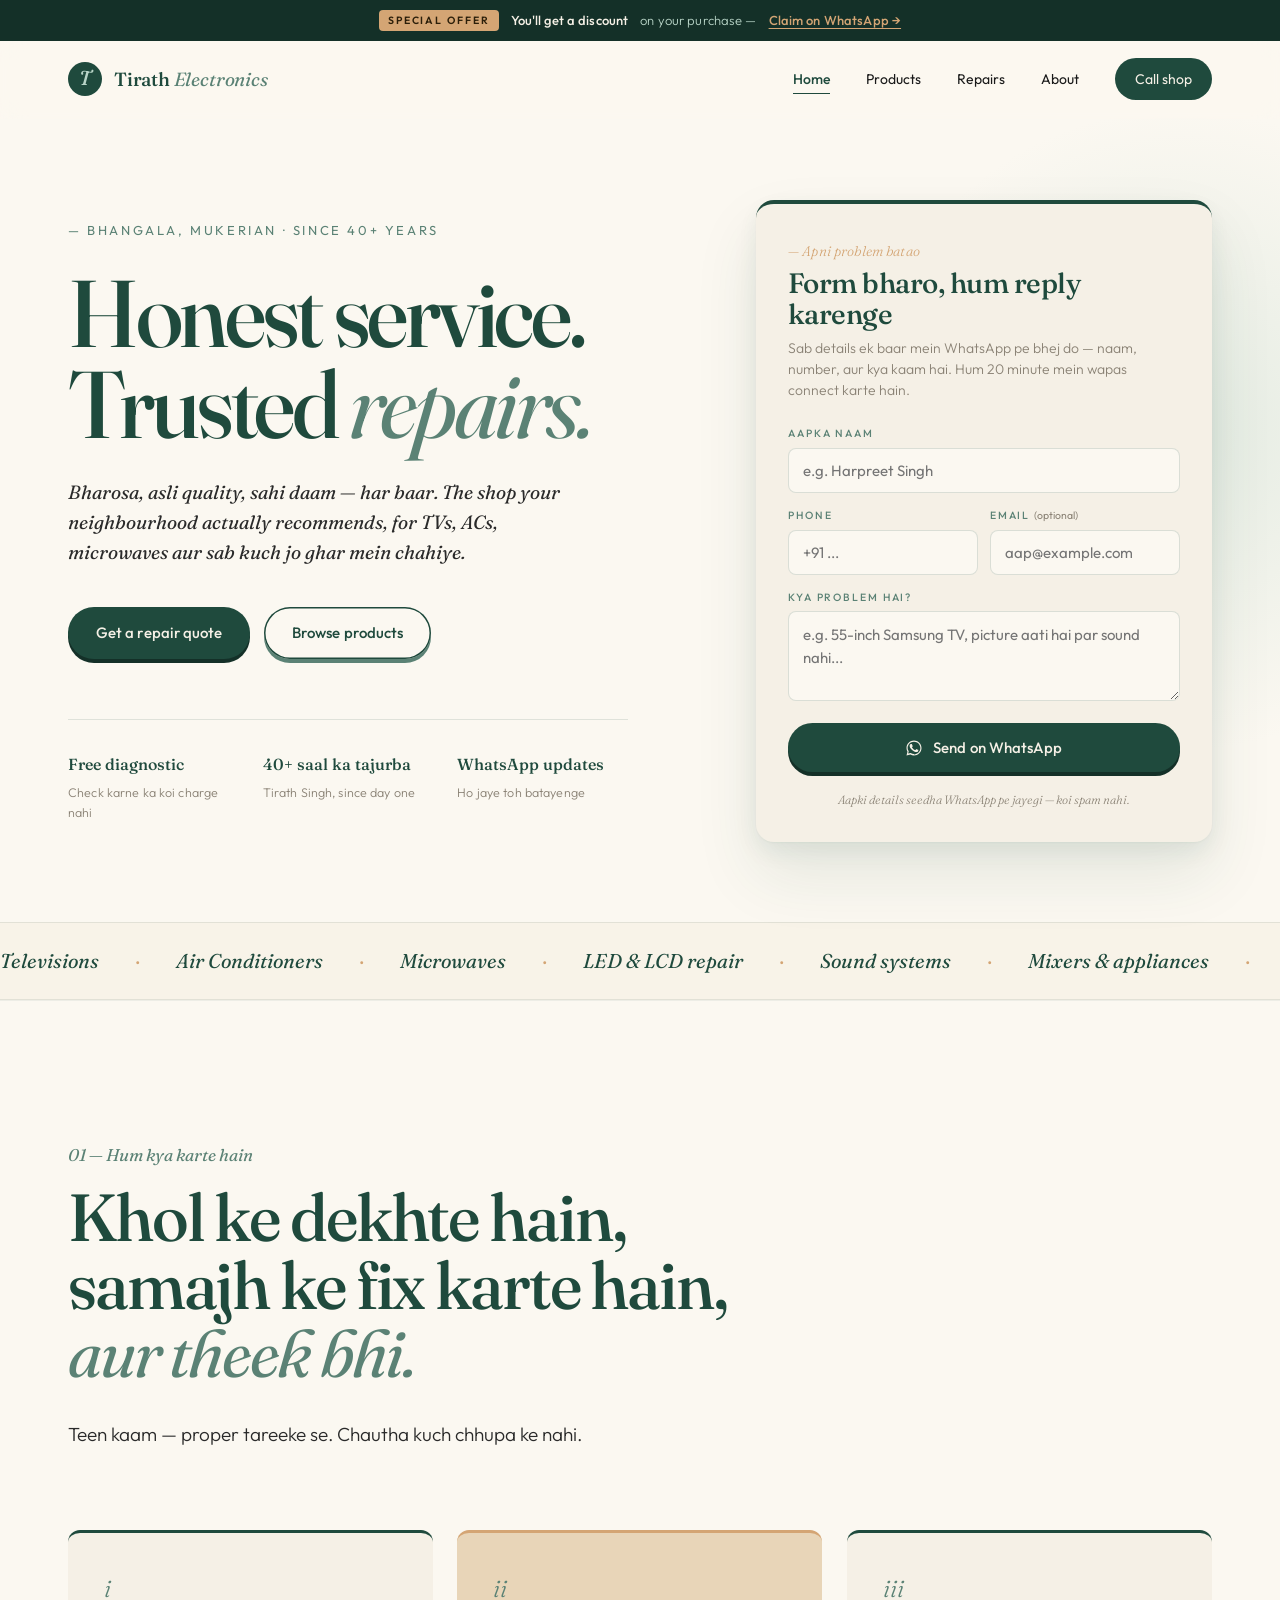
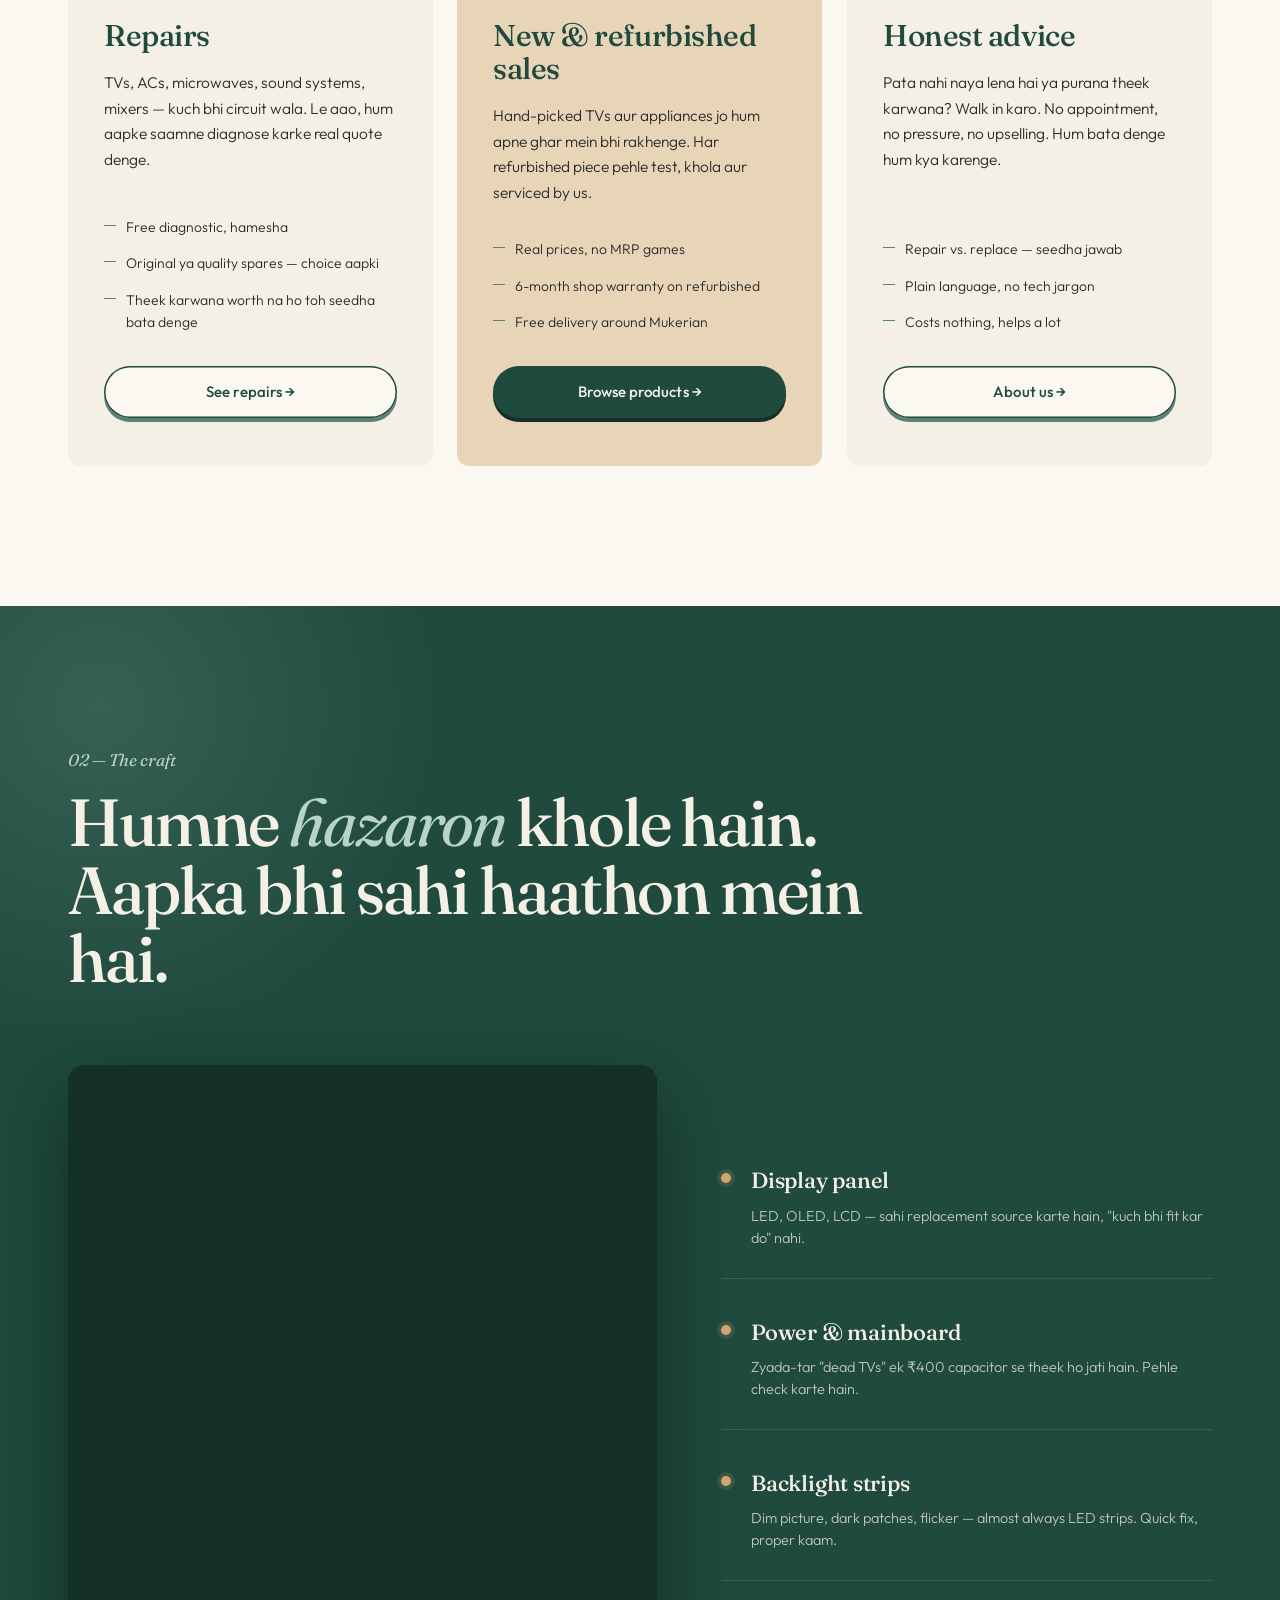
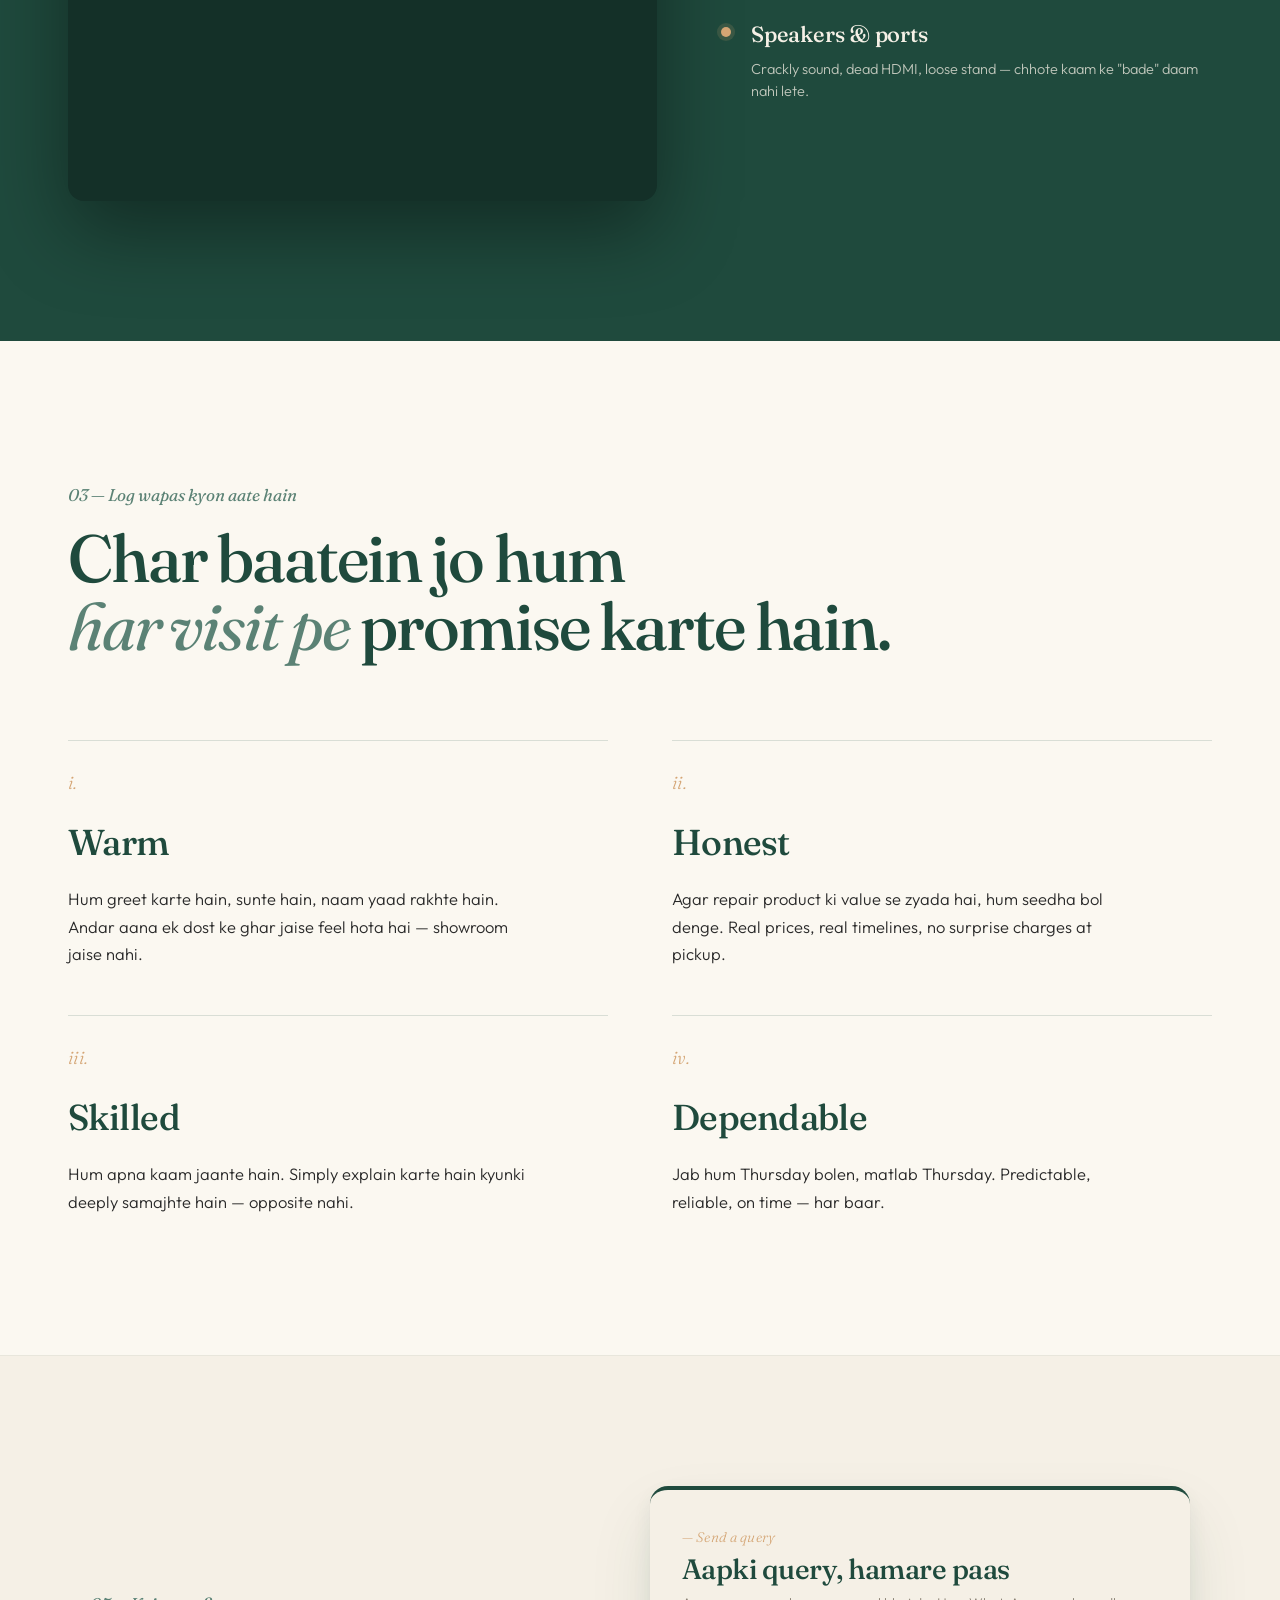
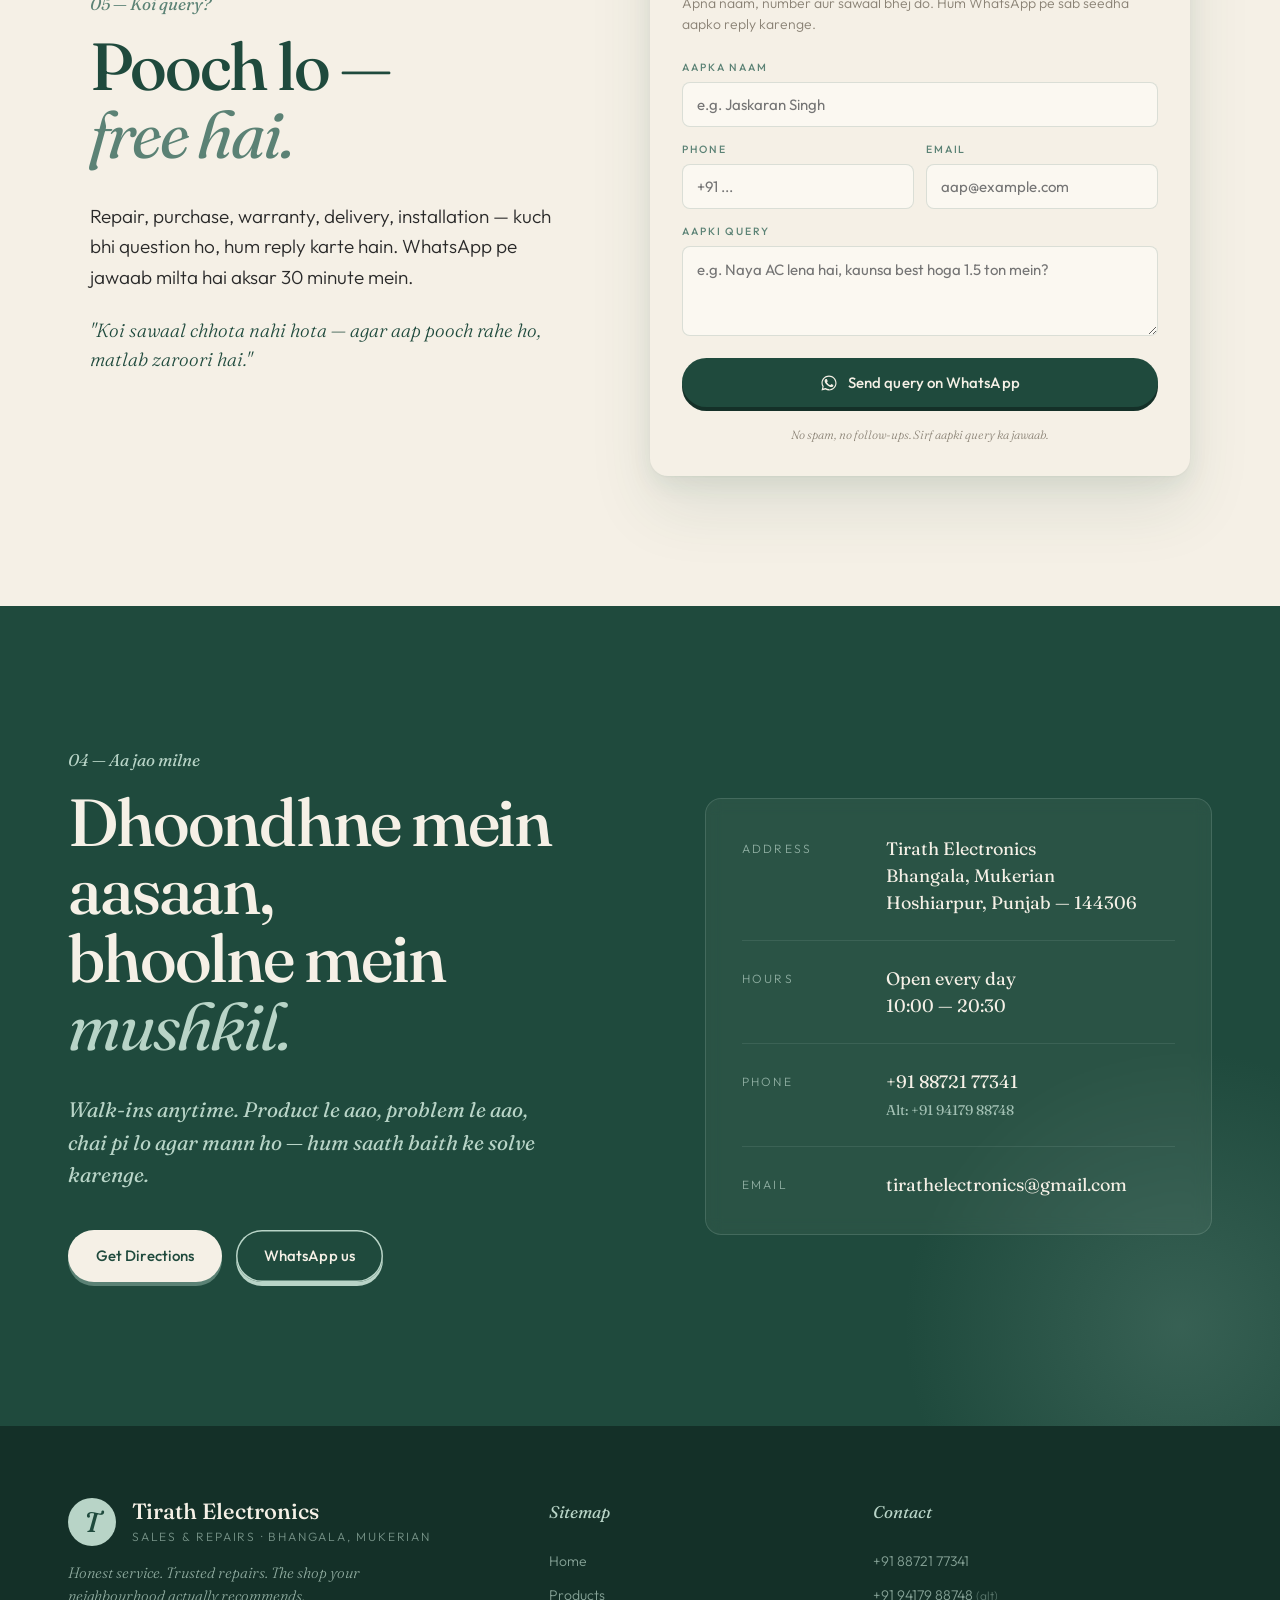
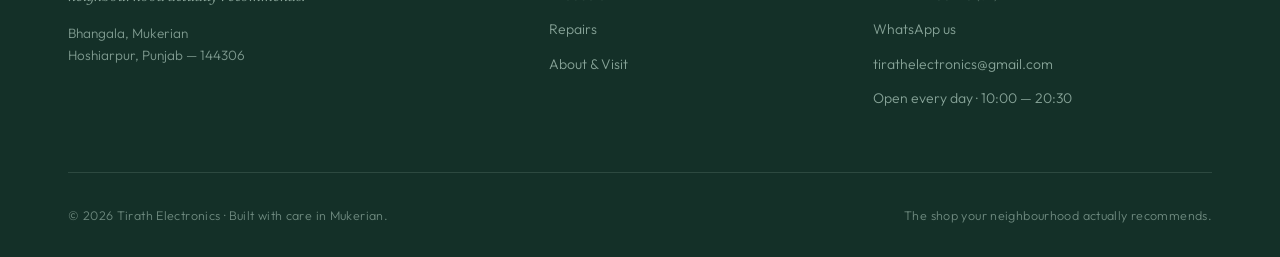
==== index.html @ 0dd23548 "Add Express home-visit booking + change Sales card to beige Repairs page now has a prominent Express" ====
<!DOCTYPE html>
<html lang="en">
<head>
<meta charset="UTF-8">
<meta name="viewport" content="width=device-width, initial-scale=1.0">
<title>Tirath Electronics — Honest sales. Trusted repairs. Bhangala, Mukerian.</title>
<meta name="description" content="Tirath Electronics — your neighbourhood TV, AC, microwave and appliance shop in Bhangala, Mukerian (Hoshiarpur). 40+ years of honest service. WhatsApp +91 88721 77341.">
<link rel="icon" type="image/svg+xml" href="favicon.svg">
<link rel="preconnect" href="https://fonts.googleapis.com">
<link rel="preconnect" href="https://fonts.gstatic.com" crossorigin>
<link href="https://fonts.googleapis.com/css2?family=Fraunces:ital,opsz,wght@0,9..144,400;0,9..144,500;0,9..144,600;0,9..144,700;1,9..144,400;1,9..144,500&family=Outfit:wght@300;400;500;600;700&display=swap" rel="stylesheet">
<link rel="stylesheet" href="css/styles.css">
</head>
<body>

<!-- PROMO BAR -->
<div class="promo-bar">
  <span class="promo-tag">Special offer</span>
  <strong>You'll get a discount</strong>
  <span>on your purchase —</span>
  <a href="https://wa.me/918872177341?text=Hi%2C+discount+offer+ke+baare+mein+puchna+tha." target="_blank" rel="noopener">Claim on WhatsApp →</a>
</div>

<!-- NAV -->
<nav class="nav">
  <div class="nav-inner">
    <a href="index.html" class="nav-brand">
      <span class="nav-mark">T</span>
      <span class="nav-name">Tirath <em>Electronics</em></span>
    </a>
    <button class="nav-toggle" aria-label="Toggle menu" aria-expanded="false">
      <span></span><span></span><span></span>
    </button>
    <div class="nav-links">
      <a href="index.html">Home</a>
      <a href="products.html">Products</a>
      <a href="repairs.html">Repairs</a>
      <a href="about.html">About</a>
      <a href="tel:+918872177341" class="nav-cta">Call shop</a>
    </div>
  </div>
</nav>

<!-- HERO -->
<header class="hero" id="top">
  <div class="container hero-inner has-form">
    <div class="hero-text">
      <div class="hero-eyebrow reveal">— Bhangala, Mukerian · Since 40+ years</div>
      <h1 class="hero-title reveal">
        Honest service.<br>
        Trusted <span class="ital">repairs.</span>
      </h1>
      <p class="hero-tagline reveal">
        Bharosa, asli quality, sahi daam — har baar. The shop your
        neighbourhood actually recommends, for TVs, ACs, microwaves
        aur sab kuch jo ghar mein chahiye.
      </p>
      <div class="hero-actions reveal">
        <a href="repairs.html" class="btn btn-primary">Get a repair quote</a>
        <a href="products.html" class="btn btn-ghost">Browse products</a>
      </div>
      <div class="hero-meta reveal">
        <div><strong>Free diagnostic</strong><span>Check karne ka koi charge nahi</span></div>
        <div><strong>40+ saal ka tajurba</strong><span>Tirath Singh, since day one</span></div>
        <div><strong>WhatsApp updates</strong><span>Ho jaye toh batayenge</span></div>
      </div>
    </div>

    <!-- LEAD FORM -->
    <div class="hero-form reveal">
      <div class="hero-form-eyebrow">— Apni problem batao</div>
      <h3>Form bharo, hum reply karenge</h3>
      <p class="form-sub">
        Sab details ek baar mein WhatsApp pe bhej do — naam, number,
        aur kya kaam hai. Hum 20 minute mein wapas connect karte hain.
      </p>
      <form id="leadForm" class="js-wa-form" novalidate>
        <div class="form-row">
          <label for="lf-name">Aapka naam</label>
          <input type="text" id="lf-name" name="name" placeholder="e.g. Harpreet Singh" required autocomplete="name">
        </div>
        <div class="form-row-split">
          <div class="form-row">
            <label for="lf-phone">Phone</label>
            <input type="tel" id="lf-phone" name="phone" placeholder="+91 ..." required autocomplete="tel" pattern="[0-9+\s-]{7,}">
          </div>
          <div class="form-row">
            <label for="lf-email">Email <span style="text-transform:none; letter-spacing:0; color:var(--muted); font-weight:400;">(optional)</span></label>
            <input type="email" id="lf-email" name="email" placeholder="aap@example.com" autocomplete="email">
          </div>
        </div>
        <div class="form-row">
          <label for="lf-problem">Kya problem hai?</label>
          <textarea id="lf-problem" name="problem" placeholder="e.g. 55-inch Samsung TV, picture aati hai par sound nahi..." required></textarea>
        </div>
        <button type="submit" class="btn btn-whatsapp">
          <svg viewBox="0 0 24 24" fill="currentColor"><path d="M17.5 14.4c-.3-.1-1.7-.8-2-.9-.3-.1-.5-.1-.7.1-.2.3-.8.9-.9 1.1-.2.2-.3.2-.6.1-.3-.1-1.2-.4-2.3-1.4-.9-.8-1.4-1.7-1.6-2-.2-.3 0-.4.1-.6.1-.1.3-.3.4-.5.1-.2.2-.3.3-.5.1-.2 0-.4 0-.5 0-.1-.7-1.6-.9-2.2-.2-.6-.5-.5-.7-.5h-.6c-.2 0-.5.1-.8.4-.3.3-1 1-1 2.4 0 1.4 1 2.8 1.2 3 .1.2 2 3 4.9 4.2.7.3 1.2.5 1.6.6.7.2 1.3.2 1.8.1.6-.1 1.7-.7 1.9-1.4.2-.7.2-1.3.2-1.4-.1-.1-.3-.2-.5-.2zM12 2C6.5 2 2 6.5 2 12c0 1.8.5 3.5 1.3 5L2 22l5.2-1.3c1.4.8 3.1 1.3 4.8 1.3 5.5 0 10-4.5 10-10S17.5 2 12 2zm0 18c-1.6 0-3.1-.4-4.4-1.2l-.3-.2-3.1.8.8-3-.2-.3C3.9 14.7 3.5 13.4 3.5 12c0-4.7 3.8-8.5 8.5-8.5s8.5 3.8 8.5 8.5-3.8 8.5-8.5 8.5z"/></svg>
          Send on WhatsApp
        </button>
        <p class="form-note">Aapki details seedha WhatsApp pe jayegi — koi spam nahi.</p>
      </form>
    </div>
  </div>

  <div class="hero-marquee">
    <div class="marquee-track">
      <span>Televisions</span><i>·</i>
      <span>Air Conditioners</span><i>·</i>
      <span>Microwaves</span><i>·</i>
      <span>LED &amp; LCD repair</span><i>·</i>
      <span>Sound systems</span><i>·</i>
      <span>Mixers &amp; appliances</span><i>·</i>
      <span>Honest quotes</span><i>·</i>
      <span>40+ saal ka tajurba</span><i>·</i>
      <span>Televisions</span><i>·</i>
      <span>Air Conditioners</span><i>·</i>
      <span>Microwaves</span><i>·</i>
      <span>LED &amp; LCD repair</span><i>·</i>
      <span>Sound systems</span><i>·</i>
      <span>Mixers &amp; appliances</span><i>·</i>
      <span>Honest quotes</span><i>·</i>
      <span>40+ saal ka tajurba</span><i>·</i>
    </div>
  </div>
</header>

<!-- WHAT WE DO -->
<section class="services">
  <div class="container">
    <div class="section-head">
      <div class="section-num reveal">01 — Hum kya karte hain</div>
      <h2 class="section-title reveal">
        Khol ke dekhte hain,<br>
        samajh ke fix karte hain,<br>
        <span class="ital">aur theek bhi.</span>
      </h2>
      <p class="lead reveal">
        Teen kaam — proper tareeke se. Chautha kuch chhupa ke nahi.
      </p>
    </div>

    <div class="services-grid">
      <article class="service-card reveal">
        <div class="service-num">i</div>
        <h3>Repairs</h3>
        <p>
          TVs, ACs, microwaves, sound systems, mixers — kuch bhi circuit
          wala. Le aao, hum aapke saamne diagnose karke real quote denge.
        </p>
        <ul>
          <li>Free diagnostic, hamesha</li>
          <li>Original ya quality spares — choice aapki</li>
          <li>Theek karwana worth na ho toh seedha bata denge</li>
        </ul>
        <a href="repairs.html" class="btn btn-ghost" style="margin-top: 8px;">See repairs →</a>
      </article>

      <article class="service-card service-card-feature reveal">
        <div class="service-num">ii</div>
        <h3>New &amp; refurbished sales</h3>
        <p>
          Hand-picked TVs aur appliances jo hum apne ghar mein bhi rakhenge.
          Har refurbished piece pehle test, khola aur serviced by us.
        </p>
        <ul>
          <li>Real prices, no MRP games</li>
          <li>6-month shop warranty on refurbished</li>
          <li>Free delivery around Mukerian</li>
        </ul>
        <a href="products.html" class="btn btn-primary" style="margin-top: 8px;">Browse products →</a>
      </article>

      <article class="service-card reveal">
        <div class="service-num">iii</div>
        <h3>Honest advice</h3>
        <p>
          Pata nahi naya lena hai ya purana theek karwana? Walk in karo.
          No appointment, no pressure, no upselling. Hum bata denge hum kya karenge.
        </p>
        <ul>
          <li>Repair vs. replace — seedha jawab</li>
          <li>Plain language, no tech jargon</li>
          <li>Costs nothing, helps a lot</li>
        </ul>
        <a href="about.html" class="btn btn-ghost" style="margin-top: 8px;">About us →</a>
      </article>
    </div>
  </div>
</section>

<!-- VIDEO SHOWCASE -->
<section class="showcase">
  <div class="container">
    <div class="showcase-head">
      <div class="section-num reveal">02 — The craft</div>
      <h2 class="showcase-title reveal">
        Humne <span class="ital">hazaron</span> khole hain.<br>
        Aapka bhi sahi haathon mein hai.
      </h2>
    </div>

    <div class="showcase-stage reveal">
      <video autoplay muted loop playsinline preload="auto" class="showcase-video">
        <source src="TV_disassembly_exploded_view_202605291555.mp4" type="video/mp4">
      </video>
      <div class="showcase-grid">
        <div class="showcase-item">
          <span class="dot"></span>
          <div>
            <h4>Display panel</h4>
            <p>LED, OLED, LCD — sahi replacement source karte hain, "kuch bhi fit kar do" nahi.</p>
          </div>
        </div>
        <div class="showcase-item">
          <span class="dot"></span>
          <div>
            <h4>Power &amp; mainboard</h4>
            <p>Zyada-tar "dead TVs" ek ₹400 capacitor se theek ho jati hain. Pehle check karte hain.</p>
          </div>
        </div>
        <div class="showcase-item">
          <span class="dot"></span>
          <div>
            <h4>Backlight strips</h4>
            <p>Dim picture, dark patches, flicker — almost always LED strips. Quick fix, proper kaam.</p>
          </div>
        </div>
        <div class="showcase-item">
          <span class="dot"></span>
          <div>
            <h4>Speakers &amp; ports</h4>
            <p>Crackly sound, dead HDMI, loose stand — chhote kaam ke "bade" daam nahi lete.</p>
          </div>
        </div>
      </div>
    </div>
  </div>
</section>

<!-- VALUES -->
<section class="values">
  <div class="container">
    <div class="section-head">
      <div class="section-num reveal">03 — Log wapas kyon aate hain</div>
      <h2 class="section-title reveal">
        Char baatein jo hum<br>
        <span class="ital">har visit pe</span> promise karte hain.
      </h2>
    </div>

    <div class="values-grid">
      <div class="value reveal">
        <div class="value-mark">i.</div>
        <h3>Warm</h3>
        <p>Hum greet karte hain, sunte hain, naam yaad rakhte hain. Andar aana ek dost ke ghar jaise feel hota hai — showroom jaise nahi.</p>
      </div>
      <div class="value reveal">
        <div class="value-mark">ii.</div>
        <h3>Honest</h3>
        <p>Agar repair product ki value se zyada hai, hum seedha bol denge. Real prices, real timelines, no surprise charges at pickup.</p>
      </div>
      <div class="value reveal">
        <div class="value-mark">iii.</div>
        <h3>Skilled</h3>
        <p>Hum apna kaam jaante hain. Simply explain karte hain kyunki deeply samajhte hain — opposite nahi.</p>
      </div>
      <div class="value reveal">
        <div class="value-mark">iv.</div>
        <h3>Dependable</h3>
        <p>Jab hum Thursday bolen, matlab Thursday. Predictable, reliable, on time — har baar.</p>
      </div>
    </div>
  </div>
</section>

<!-- QUERIES SECTION -->
<section class="queries-section">
  <div class="container">
    <div class="queries-grid">
      <div class="queries-text reveal">
        <div class="section-num">05 — Koi query?</div>
        <h2 class="section-title">
          Pooch lo —<br><span class="ital">free hai.</span>
        </h2>
        <p class="lead" style="margin-bottom: 24px;">
          Repair, purchase, warranty, delivery, installation — kuch bhi
          question ho, hum reply karte hain. WhatsApp pe jawaab milta hai
          aksar 30 minute mein.
        </p>
        <p style="font-family: 'Fraunces', serif; font-style: italic; font-size: 19px; color: var(--forest); line-height: 1.5;">
          "Koi sawaal chhota nahi hota — agar aap pooch rahe ho, matlab zaroori hai."
        </p>
      </div>

      <div class="hero-form reveal">
        <div class="hero-form-eyebrow">— Send a query</div>
        <h3>Aapki query, hamare paas</h3>
        <p class="form-sub">
          Apna naam, number aur sawaal bhej do. Hum WhatsApp pe sab seedha
          aapko reply karenge.
        </p>
        <form id="queryForm" class="js-wa-form" novalidate>
          <div class="form-row">
            <label for="qf-name">Aapka naam</label>
            <input type="text" id="qf-name" name="name" placeholder="e.g. Jaskaran Singh" required autocomplete="name">
          </div>
          <div class="form-row-split">
            <div class="form-row">
              <label for="qf-phone">Phone</label>
              <input type="tel" id="qf-phone" name="phone" placeholder="+91 ..." required autocomplete="tel">
            </div>
            <div class="form-row">
              <label for="qf-email">Email</label>
              <input type="email" id="qf-email" name="email" placeholder="aap@example.com" required autocomplete="email">
            </div>
          </div>
          <div class="form-row">
            <label for="qf-query">Aapki query</label>
            <textarea id="qf-query" name="query" placeholder="e.g. Naya AC lena hai, kaunsa best hoga 1.5 ton mein?" required></textarea>
          </div>
          <button type="submit" class="btn btn-whatsapp">
            <svg viewBox="0 0 24 24" fill="currentColor"><path d="M17.5 14.4c-.3-.1-1.7-.8-2-.9-.3-.1-.5-.1-.7.1-.2.3-.8.9-.9 1.1-.2.2-.3.2-.6.1-.3-.1-1.2-.4-2.3-1.4-.9-.8-1.4-1.7-1.6-2-.2-.3 0-.4.1-.6.1-.1.3-.3.4-.5.1-.2.2-.3.3-.5.1-.2 0-.4 0-.5 0-.1-.7-1.6-.9-2.2-.2-.6-.5-.5-.7-.5h-.6c-.2 0-.5.1-.8.4-.3.3-1 1-1 2.4 0 1.4 1 2.8 1.2 3 .1.2 2 3 4.9 4.2.7.3 1.2.5 1.6.6.7.2 1.3.2 1.8.1.6-.1 1.7-.7 1.9-1.4.2-.7.2-1.3.2-1.4-.1-.1-.3-.2-.5-.2zM12 2C6.5 2 2 6.5 2 12c0 1.8.5 3.5 1.3 5L2 22l5.2-1.3c1.4.8 3.1 1.3 4.8 1.3 5.5 0 10-4.5 10-10S17.5 2 12 2zm0 18c-1.6 0-3.1-.4-4.4-1.2l-.3-.2-3.1.8.8-3-.2-.3C3.9 14.7 3.5 13.4 3.5 12c0-4.7 3.8-8.5 8.5-8.5s8.5 3.8 8.5 8.5-3.8 8.5-8.5 8.5z"/></svg>
            Send query on WhatsApp
          </button>
          <p class="form-note">No spam, no follow-ups. Sirf aapki query ka jawaab.</p>
        </form>
      </div>
    </div>
  </div>
</section>

<!-- MINI VISIT -->
<section class="visit">
  <div class="container">
    <div class="visit-grid">
      <div class="visit-text">
        <div class="section-num reveal">04 — Aa jao milne</div>
        <h2 class="section-title light reveal">
          Dhoondhne mein aasaan,<br>
          bhoolne mein <span class="ital">mushkil.</span>
        </h2>
        <p class="visit-lead reveal">
          Walk-ins anytime. Product le aao, problem le aao, chai pi lo
          agar mann ho — hum saath baith ke solve karenge.
        </p>

        <div class="visit-actions reveal">
          <a href="https://www.google.com/maps/dir//Tirath+Electronics+LCD+LED+repair+center,+New+Guru+Nanak+market,+Bhangala,+Punjab+144306/@32.0199173,75.6079544,17z/data=!4m16!1m7!3m6!1s0x391b9b8239a84ecb:0xc5061a316b157220!2sTirath+Electronics+LCD+LED+repair+center!8m2!3d32.0199128!4d75.6105293!16s%2Fg%2F11j242d_kf!4m7!1m0!1m5!1m1!1s0x391b9b8239a84ecb:0xc5061a316b157220!2m2!1d75.6105293!2d32.0199128" target="_blank" rel="noopener" class="btn btn-cream">Get Directions</a>
          <a href="https://wa.me/918872177341?text=Hi%2C+Tirath+Electronics+se+baat+karni+thi" target="_blank" rel="noopener" class="btn btn-ghost-light">WhatsApp us</a>
        </div>
      </div>

      <div class="visit-card reveal">
        <div class="visit-row">
          <span class="visit-label">Address</span>
          <span class="visit-value">Tirath Electronics<br>Bhangala, Mukerian<br>Hoshiarpur, Punjab — 144306</span>
        </div>
        <div class="visit-row">
          <span class="visit-label">Hours</span>
          <span class="visit-value">Open every day<br>10:00 — 20:30</span>
        </div>
        <div class="visit-row">
          <span class="visit-label">Phone</span>
          <span class="visit-value">+91 88721 77341<br><span style="font-size: 14px; color: var(--mint); opacity: 0.85;">Alt: +91 94179 88748</span></span>
        </div>
        <div class="visit-row">
          <span class="visit-label">Email</span>
          <span class="visit-value">tirathelectronics@gmail.com</span>
        </div>
      </div>
    </div>
  </div>
</section>

<!-- FOOTER -->
<footer class="footer">
  <div class="container">
    <div class="footer-grid">
      <div class="footer-col footer-col-brand">
        <div class="footer-mark">
          <div class="logo-icon">T</div>
          <div>
            <div class="footer-name">Tirath Electronics</div>
            <div class="footer-sub">Sales &amp; Repairs · Bhangala, Mukerian</div>
          </div>
        </div>
        <p class="footer-tagline">Honest service. Trusted repairs. The shop your neighbourhood actually recommends.</p>
        <p class="footer-address">
          Bhangala, Mukerian<br>
          Hoshiarpur, Punjab — 144306
        </p>
      </div>

      <div class="footer-col">
        <h4>Sitemap</h4>
        <ul>
          <li><a href="index.html">Home</a></li>
          <li><a href="products.html">Products</a></li>
          <li><a href="repairs.html">Repairs</a></li>
          <li><a href="about.html">About &amp; Visit</a></li>
        </ul>
      </div>

      <div class="footer-col">
        <h4>Contact</h4>
        <ul>
          <li><a href="tel:+918872177341">+91 88721 77341</a></li>
          <li><a href="tel:+919417988748">+91 94179 88748 <span style="opacity:0.6; font-size: 12px;">(alt)</span></a></li>
          <li><a href="https://wa.me/918872177341" target="_blank" rel="noopener">WhatsApp us</a></li>
          <li><a href="mailto:tirathelectronics@gmail.com">tirathelectronics@gmail.com</a></li>
          <li>Open every day · 10:00 — 20:30</li>
        </ul>
      </div>
    </div>

    <div class="footer-bottom">
      <span>© 2026 Tirath Electronics · Built with care in Mukerian.</span>
      <span>The shop your neighbourhood actually recommends.</span>
    </div>
  </div>
</footer>

<!-- FLOATING WHATSAPP -->
<a href="https://wa.me/918872177341?text=Hi%2C+Tirath+Electronics+se+baat+karni+thi" target="_blank" rel="noopener" class="float-wa" aria-label="WhatsApp us">
  <svg viewBox="0 0 24 24"><path d="M17.5 14.4c-.3-.1-1.7-.8-2-.9-.3-.1-.5-.1-.7.1-.2.3-.8.9-.9 1.1-.2.2-.3.2-.6.1-.3-.1-1.2-.4-2.3-1.4-.9-.8-1.4-1.7-1.6-2-.2-.3 0-.4.1-.6.1-.1.3-.3.4-.5.1-.2.2-.3.3-.5.1-.2 0-.4 0-.5 0-.1-.7-1.6-.9-2.2-.2-.6-.5-.5-.7-.5h-.6c-.2 0-.5.1-.8.4-.3.3-1 1-1 2.4 0 1.4 1 2.8 1.2 3 .1.2 2 3 4.9 4.2.7.3 1.2.5 1.6.6.7.2 1.3.2 1.8.1.6-.1 1.7-.7 1.9-1.4.2-.7.2-1.3.2-1.4-.1-.1-.3-.2-.5-.2zM12 2C6.5 2 2 6.5 2 12c0 1.8.5 3.5 1.3 5L2 22l5.2-1.3c1.4.8 3.1 1.3 4.8 1.3 5.5 0 10-4.5 10-10S17.5 2 12 2zm0 18c-1.6 0-3.1-.4-4.4-1.2l-.3-.2-3.1.8.8-3-.2-.3C3.9 14.7 3.5 13.4 3.5 12c0-4.7 3.8-8.5 8.5-8.5s8.5 3.8 8.5 8.5-3.8 8.5-8.5 8.5z"/></svg>
</a>

<script src="js/main.js"></script>
</body>
</html>
---- css/styles.css ----
/* ============================================
   TIRATH ELECTRONICS — LANDING PAGE
   Brand-aligned: Forest green + cream paper
   ============================================ */

:root {
  --forest: #1F4A3D;
  --forest-deep: #143028;
  --sage: #5B8275;
  --mint: #B8D4C7;
  --cream: #F5F0E6;
  --paper: #FBF8F1;
  --paper-warm: #F8F3E8;
  --ink: #1A1A1A;
  --ink-soft: #2a2a2a;
  --amber: #D4A574;
  --muted: #8A8275;

  --shadow-soft: 0 1px 2px rgba(31, 74, 61, 0.04), 0 8px 24px rgba(31, 74, 61, 0.06);
  --shadow-lift: 0 4px 12px rgba(31, 74, 61, 0.08), 0 24px 48px rgba(31, 74, 61, 0.10);

  --ease: cubic-bezier(0.22, 1, 0.36, 1);
  --ease-out: cubic-bezier(0.16, 1, 0.3, 1);
}

* { box-sizing: border-box; margin: 0; padding: 0; }

html {
  scroll-behavior: smooth;
  -webkit-text-size-adjust: 100%;
}

body {
  font-family: 'Outfit', system-ui, -apple-system, sans-serif;
  background: var(--paper);
  color: var(--ink);
  line-height: 1.6;
  font-weight: 300;
  -webkit-font-smoothing: antialiased;
  -moz-osx-font-smoothing: grayscale;
  overflow-x: hidden;
}

img, video { max-width: 100%; display: block; }

a { color: inherit; text-decoration: none; transition: color 0.3s var(--ease); }

.container {
  max-width: 1240px;
  margin: 0 auto;
  padding: 0 48px;
}

.ital {
  font-family: 'Fraunces', serif;
  font-style: italic;
  font-weight: 400;
  color: var(--sage);
}

/* ===== REVEAL ANIMATIONS ===== */
.reveal {
  opacity: 0;
  transform: translateY(28px);
  transition:
    opacity 1.1s var(--ease-out),
    transform 1.1s var(--ease-out);
  will-change: opacity, transform;
}

.reveal.in {
  opacity: 1;
  transform: translateY(0);
}

.reveal[data-delay="1"] { transition-delay: 0.08s; }
.reveal[data-delay="2"] { transition-delay: 0.16s; }
.reveal[data-delay="3"] { transition-delay: 0.24s; }
.reveal[data-delay="4"] { transition-delay: 0.32s; }
.reveal[data-delay="5"] { transition-delay: 0.40s; }

@media (prefers-reduced-motion: reduce) {
  .reveal { opacity: 1; transform: none; transition: none; }
  html { scroll-behavior: auto; }
}

/* ===== NAV ===== */
.nav {
  position: fixed;
  top: 0; left: 0; right: 0;
  z-index: 100;
  padding: 18px 0;
  backdrop-filter: blur(12px) saturate(180%);
  -webkit-backdrop-filter: blur(12px) saturate(180%);
  background: rgba(251, 248, 241, 0.78);
  border-bottom: 1px solid rgba(31, 74, 61, 0);
  transition: border-color 0.4s var(--ease), padding 0.4s var(--ease);
}

.nav.scrolled {
  padding: 12px 0;
  border-bottom-color: rgba(31, 74, 61, 0.08);
}

.nav-inner {
  max-width: 1240px;
  margin: 0 auto;
  padding: 0 48px;
  display: flex;
  align-items: center;
  justify-content: space-between;
}

.nav-brand {
  display: flex;
  align-items: center;
  gap: 12px;
}

.nav-mark {
  width: 34px;
  height: 34px;
  border-radius: 50%;
  background: var(--forest);
  color: var(--mint);
  display: grid;
  place-items: center;
  font-family: 'Fraunces', serif;
  font-style: italic;
  font-size: 20px;
  font-weight: 500;
  line-height: 1;
  padding-bottom: 2px;
}

.nav-name {
  font-family: 'Fraunces', serif;
  font-size: 19px;
  font-weight: 500;
  color: var(--forest);
  letter-spacing: -0.01em;
}

.nav-name em {
  font-style: italic;
  font-weight: 400;
  color: var(--sage);
}

.nav-links {
  display: flex;
  align-items: center;
  gap: 36px;
}

.nav-links a {
  font-size: 14px;
  font-weight: 400;
  color: var(--ink);
  position: relative;
}

.nav-links a:not(.nav-cta)::after {
  content: '';
  position: absolute;
  bottom: -4px;
  left: 0;
  width: 0;
  height: 1px;
  background: var(--forest);
  transition: width 0.4s var(--ease);
}

.nav-links a:not(.nav-cta):hover::after { width: 100%; }
.nav-links a:not(.nav-cta):hover { color: var(--forest); }

.nav-cta {
  padding: 10px 20px;
  border-radius: 999px;
  background: var(--forest);
  color: var(--cream) !important;
  font-weight: 400;
  transition: background 0.3s var(--ease), transform 0.3s var(--ease);
}

.nav-cta:hover {
  background: var(--forest-deep);
  transform: translateY(-1px);
}

/* ===== HERO ===== */
.hero {
  padding: 160px 0 0;
  background: var(--paper);
  position: relative;
  overflow: hidden;
}

.hero::before {
  content: '';
  position: absolute;
  top: 80px;
  right: -250px;
  width: 700px;
  height: 700px;
  border-radius: 50%;
  background: radial-gradient(circle, rgba(184, 212, 199, 0.35) 0%, transparent 65%);
  pointer-events: none;
  z-index: 0;
}

.hero-inner {
  display: grid;
  grid-template-columns: 1.05fr 1fr;
  gap: 64px;
  align-items: center;
  position: relative;
  z-index: 1;
  padding-bottom: 80px;
}

.hero-eyebrow {
  font-size: 13px;
  letter-spacing: 0.2em;
  text-transform: uppercase;
  color: var(--sage);
  margin-bottom: 28px;
  font-weight: 400;
}

.hero-title {
  font-family: 'Fraunces', serif;
  font-size: clamp(56px, 7.4vw, 112px);
  font-weight: 500;
  line-height: 0.96;
  letter-spacing: -0.035em;
  color: var(--forest);
  margin-bottom: 28px;
}

.hero-title .ital {
  font-style: italic;
  font-weight: 400;
  color: var(--sage);
}

.hero-tagline {
  font-family: 'Fraunces', serif;
  font-size: clamp(18px, 1.5vw, 21px);
  font-style: italic;
  color: var(--ink-soft);
  max-width: 520px;
  line-height: 1.55;
  margin-bottom: 40px;
  font-weight: 400;
}

.hero-actions {
  display: flex;
  gap: 14px;
  margin-bottom: 56px;
  flex-wrap: wrap;
}

/* ===== 3D BUTTONS ===== */
.btn {
  display: inline-flex;
  align-items: center;
  justify-content: center;
  gap: 10px;
  padding: 14px 28px;
  border-radius: 999px;
  font-size: 15px;
  font-weight: 500;
  letter-spacing: 0.005em;
  border: none;
  cursor: pointer;
  font-family: inherit;
  position: relative;
  text-decoration: none;
  user-select: none;
  -webkit-tap-highlight-color: transparent;
  transition: transform 140ms var(--ease-out), box-shadow 140ms var(--ease-out);
  will-change: transform;
}

.btn svg {
  width: 18px;
  height: 18px;
  flex-shrink: 0;
}

.btn:hover { transform: translateY(-1px); }

.btn:active {
  transform: translateY(4px) !important;
  transition-duration: 60ms;
}

.btn-primary {
  background: var(--forest);
  color: var(--cream);
  box-shadow: 0 4px 0 0 var(--forest-deep);
}
.btn-primary:hover { box-shadow: 0 5px 0 0 var(--forest-deep); }
.btn-primary:active { box-shadow: 0 0 0 0 var(--forest-deep); }

.btn-ghost {
  background: var(--paper);
  color: var(--forest);
  box-shadow: 0 4px 0 0 var(--sage), inset 0 0 0 1.5px var(--forest);
}
.btn-ghost:hover { box-shadow: 0 5px 0 0 var(--sage), inset 0 0 0 1.5px var(--forest); }
.btn-ghost:active { box-shadow: 0 0 0 0 var(--sage), inset 0 0 0 1.5px var(--forest); }

.btn-cream {
  background: var(--cream);
  color: var(--forest);
  box-shadow: 0 4px 0 0 var(--sage);
}
.btn-cream:hover { box-shadow: 0 5px 0 0 var(--sage); }
.btn-cream:active { box-shadow: 0 0 0 0 var(--sage); }

.btn-ghost-light {
  background: transparent;
  color: var(--cream);
  box-shadow: 0 4px 0 0 var(--mint), inset 0 0 0 1.5px var(--mint);
}
.btn-ghost-light:hover { box-shadow: 0 5px 0 0 var(--mint), inset 0 0 0 1.5px var(--mint); }
.btn-ghost-light:active { box-shadow: 0 0 0 0 var(--mint), inset 0 0 0 1.5px var(--mint); }

.btn-whatsapp {
  background: var(--forest);
  color: var(--cream);
  box-shadow: 0 4px 0 0 var(--forest-deep);
}
.btn-whatsapp:hover { box-shadow: 0 5px 0 0 var(--forest-deep); }
.btn-whatsapp:active { box-shadow: 0 0 0 0 var(--forest-deep); }

.btn-video {
  background: var(--amber);
  color: #4a3b1f;
  box-shadow: 0 4px 0 0 #9a7c4d;
}
.btn-video:hover { box-shadow: 0 5px 0 0 #9a7c4d; }
.btn-video:active { box-shadow: 0 0 0 0 #9a7c4d; }

/* Ensure buttons have room for their drop shadow */
.btn { margin-bottom: 4px; }

.hero-meta {
  display: grid;
  grid-template-columns: repeat(3, 1fr);
  gap: 24px;
  padding-top: 32px;
  border-top: 1px solid rgba(31, 74, 61, 0.12);
  max-width: 560px;
}

.hero-meta > div {
  display: flex;
  flex-direction: column;
  gap: 4px;
}

.hero-meta strong {
  font-family: 'Fraunces', serif;
  font-weight: 500;
  font-size: 16px;
  color: var(--forest);
}

.hero-meta span {
  font-size: 12.5px;
  color: var(--muted);
  letter-spacing: 0.01em;
}

/* HERO VIDEO */
.hero-video {
  position: relative;
}

.video-frame {
  position: relative;
  border-radius: 16px;
  overflow: hidden;
  background: var(--cream);
  box-shadow: var(--shadow-lift);
  aspect-ratio: 4 / 5;
  transition: transform 0.7s var(--ease);
}

.video-frame::before {
  content: '';
  position: absolute;
  inset: 0;
  background: linear-gradient(180deg, transparent 60%, rgba(31, 74, 61, 0.18) 100%);
  pointer-events: none;
  z-index: 2;
}

.video-frame video {
  width: 100%;
  height: 100%;
  object-fit: cover;
  background: var(--cream);
}

.hero-video:hover .video-frame {
  transform: translateY(-4px);
}

.video-caption {
  display: flex;
  justify-content: space-between;
  align-items: baseline;
  margin-top: 18px;
  font-size: 13px;
  letter-spacing: 0.08em;
  text-transform: uppercase;
  color: var(--sage);
}

.caption-num {
  font-family: 'Fraunces', serif;
  font-style: italic;
  text-transform: none;
  letter-spacing: 0.01em;
  font-size: 15px;
  color: var(--forest);
}

.caption-line {
  font-family: 'Fraunces', serif;
  font-style: italic;
  text-transform: none;
  font-size: 14px;
  color: var(--muted);
}

/* MARQUEE */
.hero-marquee {
  border-top: 1px solid rgba(31, 74, 61, 0.1);
  border-bottom: 1px solid rgba(31, 74, 61, 0.1);
  padding: 22px 0;
  overflow: hidden;
  position: relative;
  background: var(--paper-warm);
}

.marquee-track {
  display: inline-flex;
  white-space: nowrap;
  gap: 36px;
  animation: marquee 40s linear infinite;
  font-family: 'Fraunces', serif;
  font-style: italic;
  font-size: 20px;
  color: var(--forest);
  font-weight: 400;
}

.marquee-track i {
  color: var(--amber);
  font-style: normal;
}

@keyframes marquee {
  from { transform: translateX(0); }
  to { transform: translateX(-50%); }
}

/* ===== SECTION COMMON ===== */
section {
  padding: 140px 0;
  position: relative;
}

.section-head {
  margin-bottom: 80px;
  max-width: 880px;
}

.section-num {
  font-family: 'Fraunces', serif;
  font-style: italic;
  font-size: 17px;
  color: var(--sage);
  margin-bottom: 16px;
  font-weight: 400;
}

.section-title {
  font-family: 'Fraunces', serif;
  font-size: clamp(40px, 5.2vw, 76px);
  font-weight: 500;
  letter-spacing: -0.032em;
  line-height: 1.02;
  color: var(--forest);
  margin-bottom: 32px;
}

.section-title.light {
  color: var(--cream);
}

.section-title.light .ital {
  color: var(--mint);
}

.section-title .ital {
  font-style: italic;
  font-weight: 400;
  color: var(--sage);
}

.lead {
  font-size: 19px;
  line-height: 1.6;
  color: var(--ink-soft);
  max-width: 640px;
  font-weight: 300;
}

/* ===== SERVICES ===== */
.services {
  background: var(--paper);
  border-top: 1px solid rgba(31, 74, 61, 0.06);
}

.services-grid {
  display: grid;
  grid-template-columns: repeat(3, 1fr);
  gap: 24px;
}

.service-card {
  padding: 44px 36px;
  background: var(--cream);
  border-radius: 12px;
  border-top: 3px solid var(--forest);
  transition: transform 0.5s var(--ease), box-shadow 0.5s var(--ease);
  display: flex;
  flex-direction: column;
  gap: 18px;
}

.service-card:hover {
  transform: translateY(-6px);
  box-shadow: var(--shadow-lift);
}

.service-card-feature {
  background: #E8D5B8;
  color: var(--ink);
  border-top-color: var(--amber);
}

.service-card-feature h3 { color: var(--forest); }
.service-card-feature .service-num { color: var(--sage); }
.service-card-feature p { color: var(--ink-soft); }
.service-card-feature li { color: var(--ink-soft); }
.service-card-feature li::before { background: var(--sage); }

.service-num {
  font-family: 'Fraunces', serif;
  font-style: italic;
  font-size: 24px;
  color: var(--sage);
  line-height: 1;
}

.service-card h3 {
  font-family: 'Fraunces', serif;
  font-size: 30px;
  font-weight: 500;
  color: var(--forest);
  letter-spacing: -0.015em;
  line-height: 1.1;
}

.service-card p {
  font-size: 15.5px;
  line-height: 1.65;
  color: var(--ink-soft);
}

.service-card ul {
  list-style: none;
  margin-top: auto;
  padding-top: 8px;
}

.service-card li {
  font-size: 14px;
  padding: 7px 0 7px 22px;
  position: relative;
  color: var(--ink-soft);
}

.service-card li::before {
  content: '';
  position: absolute;
  left: 0;
  top: 16px;
  width: 12px;
  height: 1px;
  background: var(--sage);
}

/* ===== SHOWCASE ===== */
.showcase {
  background: var(--forest);
  color: var(--cream);
  padding: 140px 0;
  overflow: hidden;
}

.showcase::before {
  content: '';
  position: absolute;
  top: -300px;
  left: -300px;
  width: 800px;
  height: 800px;
  border-radius: 50%;
  background: radial-gradient(circle, rgba(91, 130, 117, 0.4) 0%, transparent 60%);
  pointer-events: none;
}

.showcase .section-num { color: var(--mint); }

.showcase-head {
  max-width: 880px;
  margin-bottom: 72px;
  position: relative;
  z-index: 1;
}

.showcase-title {
  font-family: 'Fraunces', serif;
  font-size: clamp(40px, 5.2vw, 76px);
  font-weight: 500;
  line-height: 1.02;
  letter-spacing: -0.032em;
  color: var(--cream);
}

.showcase-title .ital {
  font-style: italic;
  font-weight: 400;
  color: var(--mint);
}

.showcase-stage {
  display: grid;
  grid-template-columns: 1.2fr 1fr;
  gap: 64px;
  align-items: center;
  position: relative;
  z-index: 1;
}

.showcase-video {
  width: 100%;
  border-radius: 16px;
  background: var(--forest-deep);
  box-shadow: 0 30px 80px rgba(0, 0, 0, 0.4);
  aspect-ratio: 4 / 5;
  object-fit: cover;
}

.showcase-grid {
  display: flex;
  flex-direction: column;
  gap: 36px;
}

.showcase-item {
  display: flex;
  gap: 20px;
  align-items: flex-start;
  padding-bottom: 28px;
  border-bottom: 1px solid rgba(184, 212, 199, 0.15);
}

.showcase-item:last-child { border-bottom: none; padding-bottom: 0; }

.showcase-item .dot {
  width: 10px;
  height: 10px;
  border-radius: 50%;
  background: var(--amber);
  flex-shrink: 0;
  margin-top: 10px;
  box-shadow: 0 0 0 4px rgba(212, 165, 116, 0.15);
}

.showcase-item h4 {
  font-family: 'Fraunces', serif;
  font-size: 22px;
  font-weight: 500;
  color: var(--cream);
  margin-bottom: 6px;
  letter-spacing: -0.01em;
}

.showcase-item p {
  font-size: 14.5px;
  color: rgba(245, 240, 230, 0.75);
  line-height: 1.55;
}

/* ===== VALUES ===== */
.values {
  background: var(--paper);
}

.values-grid {
  display: grid;
  grid-template-columns: repeat(2, 1fr);
  gap: 48px 64px;
}

.value {
  padding-top: 28px;
  border-top: 1px solid rgba(31, 74, 61, 0.15);
  position: relative;
}

.value-mark {
  font-family: 'Fraunces', serif;
  font-style: italic;
  font-size: 18px;
  color: var(--amber);
  margin-bottom: 16px;
  letter-spacing: 0.02em;
}

.value h3 {
  font-family: 'Fraunces', serif;
  font-size: 36px;
  font-weight: 500;
  color: var(--forest);
  margin-bottom: 14px;
  letter-spacing: -0.02em;
}

.value p {
  font-size: 16.5px;
  line-height: 1.65;
  color: var(--ink-soft);
  max-width: 460px;
}

/* ===== PROCESS ===== */
.process {
  background: var(--cream);
  border-top: 1px solid rgba(31, 74, 61, 0.06);
  border-bottom: 1px solid rgba(31, 74, 61, 0.06);
}

.steps {
  list-style: none;
  display: grid;
  grid-template-columns: repeat(4, 1fr);
  gap: 32px;
  counter-reset: step;
}

.step {
  position: relative;
  padding: 32px 0 0;
  border-top: 1px solid rgba(31, 74, 61, 0.2);
}

.step-num {
  font-family: 'Fraunces', serif;
  font-style: italic;
  font-size: 16px;
  color: var(--sage);
  margin-bottom: 18px;
  letter-spacing: 0.04em;
}

.step h3 {
  font-family: 'Fraunces', serif;
  font-size: 26px;
  font-weight: 500;
  color: var(--forest);
  margin-bottom: 12px;
  letter-spacing: -0.015em;
}

.step p {
  font-size: 14.5px;
  line-height: 1.6;
  color: var(--ink-soft);
}

/* ===== TESTIMONIAL ===== */
.testimonial {
  background: var(--paper);
  padding: 120px 0;
}

.quote-block {
  max-width: 880px;
  margin: 0 auto;
  text-align: center;
  position: relative;
}

.quote-mark {
  font-family: 'Fraunces', serif;
  font-size: 120px;
  line-height: 0.6;
  color: var(--amber);
  margin-bottom: 24px;
  font-weight: 500;
}

.quote-text {
  font-family: 'Fraunces', serif;
  font-style: italic;
  font-size: clamp(24px, 2.6vw, 36px);
  line-height: 1.4;
  color: var(--forest);
  margin-bottom: 36px;
  font-weight: 400;
  letter-spacing: -0.01em;
}

.quote-author {
  display: flex;
  flex-direction: column;
  gap: 4px;
  align-items: center;
}

.quote-author strong {
  font-family: 'Fraunces', serif;
  font-weight: 500;
  font-size: 17px;
  color: var(--forest);
}

.quote-author span {
  font-size: 13px;
  color: var(--muted);
  letter-spacing: 0.04em;
}

/* ===== VISIT ===== */
.visit {
  background: var(--forest);
  color: var(--cream);
  padding: 140px 0;
  position: relative;
  overflow: hidden;
}

.visit::before {
  content: '';
  position: absolute;
  bottom: -200px;
  right: -200px;
  width: 600px;
  height: 600px;
  border-radius: 50%;
  background: radial-gradient(circle, rgba(91, 130, 117, 0.4) 0%, transparent 65%);
  pointer-events: none;
}

.visit .section-num { color: var(--mint); }

.visit-grid {
  display: grid;
  grid-template-columns: 1.1fr 1fr;
  gap: 80px;
  align-items: center;
  position: relative;
  z-index: 1;
}

.visit-lead {
  font-family: 'Fraunces', serif;
  font-style: italic;
  font-size: 21px;
  color: var(--mint);
  line-height: 1.55;
  max-width: 480px;
  margin-bottom: 40px;
  font-weight: 400;
}

.visit-actions {
  display: flex;
  gap: 14px;
  flex-wrap: wrap;
}

.visit-card {
  background: rgba(245, 240, 230, 0.05);
  border: 1px solid rgba(184, 212, 199, 0.18);
  border-radius: 16px;
  padding: 12px 36px;
  backdrop-filter: blur(8px);
}

.visit-row {
  display: grid;
  grid-template-columns: 120px 1fr;
  gap: 24px;
  padding: 24px 0;
  border-bottom: 1px solid rgba(184, 212, 199, 0.12);
  align-items: start;
}

.visit-row:last-child { border-bottom: none; }

.visit-label {
  font-size: 12px;
  letter-spacing: 0.18em;
  text-transform: uppercase;
  color: var(--mint);
  opacity: 0.7;
  padding-top: 4px;
}

.visit-value {
  font-family: 'Fraunces', serif;
  font-size: 18px;
  color: var(--cream);
  line-height: 1.5;
  font-weight: 400;
}

/* ===== FOOTER ===== */
.footer {
  background: var(--forest-deep);
  color: var(--mint);
  padding: 64px 0 48px;
}

.footer-inner {
  display: flex;
  flex-direction: column;
  align-items: center;
  gap: 28px;
}

.footer-mark {
  display: flex;
  align-items: center;
  gap: 16px;
}

.footer-mark .logo-icon {
  width: 48px;
  height: 48px;
  border-radius: 50%;
  background: var(--mint);
  color: var(--forest);
  display: grid;
  place-items: center;
  font-family: 'Fraunces', serif;
  font-style: italic;
  font-size: 28px;
  font-weight: 500;
}

.footer-name {
  font-family: 'Fraunces', serif;
  font-size: 22px;
  font-weight: 500;
  color: var(--cream);
  line-height: 1.1;
}

.footer-sub {
  font-size: 12px;
  letter-spacing: 0.15em;
  text-transform: uppercase;
  color: var(--mint);
  opacity: 0.6;
  margin-top: 4px;
}

.footer-line {
  width: 80px;
  height: 1px;
  background: var(--mint);
  opacity: 0.3;
}

.footer-meta {
  display: flex;
  gap: 32px;
  font-size: 13px;
  opacity: 0.7;
  text-align: center;
  flex-wrap: wrap;
  justify-content: center;
  letter-spacing: 0.03em;
}

/* ===== RESPONSIVE ===== */
@media (max-width: 1024px) {
  .hero-inner { grid-template-columns: 1fr; gap: 56px; }
  .hero-video { max-width: 560px; }
  .services-grid { grid-template-columns: 1fr; }
  .showcase-stage { grid-template-columns: 1fr; gap: 48px; }
  .values-grid { grid-template-columns: 1fr; gap: 40px; }
  .steps { grid-template-columns: repeat(2, 1fr); }
  .visit-grid { grid-template-columns: 1fr; gap: 48px; }
}

@media (max-width: 768px) {
  .container { padding: 0 24px; }
  .nav-inner { padding: 0 24px; }
  .hero { padding: 120px 0 0; }
  .hero-meta { grid-template-columns: 1fr; gap: 18px; }
  .hero-actions .btn { flex: 1; justify-content: center; }
  section { padding: 96px 0; }
  .section-head { margin-bottom: 56px; }
  .steps { grid-template-columns: 1fr; }
  .service-card { padding: 36px 28px; }
  .visit-card { padding: 8px 24px; }
  .visit-row { grid-template-columns: 1fr; gap: 8px; padding: 20px 0; }
  .marquee-track { font-size: 16px; gap: 24px; }
}

/* ===========================================
   ============= NEW COMPONENTS ==============
   =========================================== */

/* ===== PROMO BAR (site-wide) ===== */
.promo-bar {
  position: fixed;
  top: 0;
  left: 0;
  right: 0;
  z-index: 110;
  background: var(--forest-deep);
  color: var(--mint);
  padding: 10px 20px;
  text-align: center;
  font-size: 13px;
  letter-spacing: 0.01em;
  font-family: 'Outfit', sans-serif;
  display: flex;
  justify-content: center;
  align-items: center;
  gap: 12px;
  flex-wrap: wrap;
  line-height: 1.4;
}

.promo-tag {
  background: var(--amber);
  color: #2c1f0a;
  padding: 3px 9px;
  border-radius: 4px;
  font-weight: 600;
  font-size: 10.5px;
  letter-spacing: 0.18em;
  text-transform: uppercase;
}

.promo-bar strong {
  color: var(--cream);
  font-weight: 500;
}

.promo-bar a {
  color: var(--amber);
  font-weight: 500;
  text-decoration: underline;
  text-underline-offset: 3px;
  white-space: nowrap;
  transition: color 0.25s ease;
}
.promo-bar a:hover { color: var(--cream); }

/* Push everything down for the promo bar */
.nav { top: 40px; }
.hero { padding-top: 200px; }
.page-hero { padding-top: 200px; }

@media (max-width: 600px) {
  .promo-bar { font-size: 11.5px; padding: 8px 12px; gap: 7px; }
  .promo-tag { font-size: 9.5px; padding: 2px 7px; letter-spacing: 0.14em; }
  .nav { top: 56px; }
  .hero { padding-top: 200px; }
  .page-hero { padding-top: 170px; }
}

/* ===== NAV ACTIVE STATE + MOBILE DRAWER ===== */
.nav-links a.active {
  color: var(--forest);
  font-weight: 500;
}
.nav-links a.active::after { width: 100% !important; }

.nav-toggle {
  display: none;
  width: 40px;
  height: 40px;
  background: transparent;
  border: none;
  cursor: pointer;
  padding: 0;
  position: relative;
  z-index: 110;
}
.nav-toggle span {
  display: block;
  width: 22px;
  height: 2px;
  background: var(--forest);
  margin: 5px auto;
  transition: transform 0.35s var(--ease), opacity 0.25s ease;
}
.nav-toggle.open span:nth-child(1) { transform: translateY(7px) rotate(45deg); }
.nav-toggle.open span:nth-child(2) { opacity: 0; }
.nav-toggle.open span:nth-child(3) { transform: translateY(-7px) rotate(-45deg); }

/* ===== HERO LEAD FORM ===== */
.hero-form {
  background: var(--cream);
  padding: 36px 32px 32px;
  border-radius: 18px;
  box-shadow:
    0 1px 2px rgba(31, 74, 61, 0.04),
    0 8px 24px rgba(31, 74, 61, 0.08),
    0 32px 64px rgba(31, 74, 61, 0.10);
  border-top: 4px solid var(--forest);
  position: relative;
}

.hero-form-eyebrow {
  font-family: 'Fraunces', serif;
  font-style: italic;
  font-size: 14px;
  color: var(--amber);
  margin-bottom: 6px;
  letter-spacing: 0.01em;
}

.hero-form h3 {
  font-family: 'Fraunces', serif;
  font-size: 28px;
  font-weight: 500;
  color: var(--forest);
  margin-bottom: 8px;
  letter-spacing: -0.018em;
  line-height: 1.1;
}

.hero-form .form-sub {
  font-size: 14px;
  color: var(--muted);
  margin-bottom: 24px;
  line-height: 1.5;
}

.form-row {
  display: flex;
  flex-direction: column;
  gap: 6px;
  margin-bottom: 14px;
}

.form-row-split {
  display: grid;
  grid-template-columns: 1fr 1fr;
  gap: 12px;
}

.form-row label {
  font-size: 10.5px;
  letter-spacing: 0.18em;
  text-transform: uppercase;
  color: var(--sage);
  font-weight: 500;
}

.form-row input,
.form-row textarea {
  width: 100%;
  padding: 12px 14px;
  border: 1px solid rgba(31, 74, 61, 0.15);
  border-radius: 8px;
  background: var(--paper);
  font-family: inherit;
  font-size: 15px;
  color: var(--ink);
  transition: border-color 0.2s ease, box-shadow 0.2s ease, background 0.2s ease;
}

.form-row input:focus,
.form-row textarea:focus {
  outline: none;
  border-color: var(--forest);
  background: #fff;
  box-shadow: 0 0 0 3px rgba(31, 74, 61, 0.08);
}

.form-row textarea {
  min-height: 90px;
  resize: vertical;
  line-height: 1.5;
  font-family: inherit;
}

.hero-form .btn {
  width: 100%;
  margin-top: 8px;
  font-size: 15px;
  padding: 15px 24px;
}

.form-note {
  font-size: 12px;
  color: var(--muted);
  text-align: center;
  margin-top: 14px;
  font-style: italic;
  font-family: 'Fraunces', serif;
}

/* ===== HERO 3-COLUMN VARIANT (text + form) ===== */
.hero-inner.has-form {
  grid-template-columns: 1.15fr 0.85fr;
  gap: 72px;
  align-items: center;
}

/* ===== FLOATING WHATSAPP BUTTON ===== */
.float-wa {
  position: fixed;
  bottom: 24px;
  right: 24px;
  z-index: 90;
  width: 60px;
  height: 60px;
  border-radius: 50%;
  background: var(--forest);
  color: var(--mint);
  display: grid;
  place-items: center;
  box-shadow:
    0 5px 0 0 var(--forest-deep),
    0 12px 32px rgba(31, 74, 61, 0.25);
  opacity: 0;
  transform: translateY(20px) scale(0.85);
  transition:
    opacity 0.4s var(--ease),
    transform 0.4s var(--ease),
    box-shadow 0.15s ease;
  pointer-events: none;
  text-decoration: none;
}

.float-wa.show {
  opacity: 1;
  transform: translateY(0) scale(1);
  pointer-events: auto;
  animation: wa-pulse 4s ease-in-out infinite;
}

.float-wa:hover {
  transform: translateY(-2px) scale(1.04);
  box-shadow:
    0 7px 0 0 var(--forest-deep),
    0 14px 38px rgba(31, 74, 61, 0.30);
}

.float-wa:active {
  transform: translateY(3px) scale(1);
  box-shadow:
    0 2px 0 0 var(--forest-deep),
    0 6px 16px rgba(31, 74, 61, 0.18);
}

.float-wa svg {
  width: 28px;
  height: 28px;
  fill: var(--mint);
}

@keyframes wa-pulse {
  0%, 90%, 100% {
    box-shadow:
      0 5px 0 0 var(--forest-deep),
      0 12px 32px rgba(31, 74, 61, 0.25),
      0 0 0 0 rgba(184, 212, 199, 0.4);
  }
  10% {
    box-shadow:
      0 5px 0 0 var(--forest-deep),
      0 12px 32px rgba(31, 74, 61, 0.25),
      0 0 0 18px rgba(184, 212, 199, 0);
  }
}

/* ===== PAGE HERO (inner pages) ===== */
.page-hero {
  padding: 160px 0 96px;
  background: var(--paper);
  position: relative;
  overflow: hidden;
  text-align: center;
}

.page-hero::before {
  content: '';
  position: absolute;
  top: -120px;
  right: -120px;
  width: 500px;
  height: 500px;
  border-radius: 50%;
  background: radial-gradient(circle, rgba(184, 212, 199, 0.30) 0%, transparent 65%);
  pointer-events: none;
  z-index: 0;
}

.page-hero::after {
  content: '';
  position: absolute;
  bottom: -180px;
  left: -180px;
  width: 480px;
  height: 480px;
  border-radius: 50%;
  background: radial-gradient(circle, rgba(212, 165, 116, 0.18) 0%, transparent 65%);
  pointer-events: none;
  z-index: 0;
}

.page-hero-inner {
  position: relative;
  z-index: 1;
  max-width: 880px;
  margin: 0 auto;
}

.page-hero-eyebrow {
  font-family: 'Fraunces', serif;
  font-style: italic;
  font-size: 17px;
  color: var(--sage);
  margin-bottom: 18px;
}

.page-hero-title {
  font-family: 'Fraunces', serif;
  font-size: clamp(48px, 6.5vw, 96px);
  font-weight: 500;
  line-height: 0.98;
  letter-spacing: -0.035em;
  color: var(--forest);
  margin-bottom: 26px;
}

.page-hero-title .ital {
  font-style: italic;
  font-weight: 400;
  color: var(--sage);
}

.page-hero-sub {
  font-family: 'Fraunces', serif;
  font-style: italic;
  font-size: clamp(19px, 1.6vw, 23px);
  color: var(--ink-soft);
  line-height: 1.5;
  max-width: 640px;
  margin: 0 auto 36px;
}

.page-hero-actions {
  display: flex;
  gap: 12px;
  justify-content: center;
  flex-wrap: wrap;
}

/* ===== PRODUCTS PAGE ===== */
.products-section {
  background: var(--paper);
  padding: 0 0 140px;
}

.category-tabs {
  display: flex;
  flex-wrap: wrap;
  gap: 10px;
  margin: 0 auto 56px;
  justify-content: center;
  max-width: 800px;
}

.category-tab {
  padding: 11px 22px;
  border-radius: 999px;
  background: var(--cream);
  color: var(--ink-soft);
  font-size: 14px;
  font-weight: 500;
  cursor: pointer;
  border: none;
  font-family: inherit;
  box-shadow: 0 3px 0 0 rgba(31, 74, 61, 0.14);
  transition: transform 0.2s var(--ease), box-shadow 0.2s ease, background 0.25s ease, color 0.25s ease;
  will-change: transform;
}

.category-tab:hover {
  transform: translateY(-1px);
  box-shadow: 0 4px 0 0 rgba(31, 74, 61, 0.18);
}

.category-tab.active {
  background: var(--forest);
  color: var(--cream);
  box-shadow: 0 3px 0 0 var(--forest-deep);
}

.category-tab.active:hover {
  box-shadow: 0 4px 0 0 var(--forest-deep);
}

.products-grid {
  display: grid;
  grid-template-columns: repeat(3, 1fr);
  gap: 28px;
}

.product-card {
  background: var(--cream);
  border-radius: 14px;
  overflow: hidden;
  display: flex;
  flex-direction: column;
  transition:
    transform 0.5s var(--ease),
    box-shadow 0.5s var(--ease);
  opacity: 1;
}

.product-card.hidden {
  display: none;
}

.product-card:hover {
  transform: translateY(-6px);
  box-shadow: var(--shadow-lift);
}

.product-image {
  aspect-ratio: 4 / 3;
  background: var(--paper-warm);
  overflow: hidden;
  position: relative;
}

.product-image img {
  width: 100%;
  height: 100%;
  object-fit: cover;
  transition: transform 0.7s var(--ease);
}

.product-card:hover .product-image img {
  transform: scale(1.05);
}

.product-tag {
  position: absolute;
  top: 14px;
  left: 14px;
  background: rgba(31, 74, 61, 0.92);
  color: var(--cream);
  font-size: 11px;
  padding: 5px 11px;
  border-radius: 999px;
  letter-spacing: 0.12em;
  text-transform: uppercase;
  font-weight: 500;
  backdrop-filter: blur(8px);
}

.product-body {
  padding: 26px 26px 28px;
  display: flex;
  flex-direction: column;
  gap: 12px;
  flex: 1;
}

.product-brand {
  font-size: 11px;
  letter-spacing: 0.2em;
  text-transform: uppercase;
  color: var(--sage);
  font-weight: 500;
}

.product-name {
  font-family: 'Fraunces', serif;
  font-size: 22px;
  font-weight: 500;
  color: var(--forest);
  letter-spacing: -0.015em;
  line-height: 1.18;
}

.product-desc {
  font-size: 14.5px;
  color: var(--ink-soft);
  line-height: 1.6;
  margin-bottom: auto;
}

.product-card .btn {
  align-self: flex-start;
  font-size: 13.5px;
  padding: 10px 18px;
  margin-top: 4px;
}

/* ===== BRANDS STRIP ===== */
.brands-strip {
  background: var(--cream);
  padding: 56px 0;
  text-align: center;
  border-top: 1px solid rgba(31, 74, 61, 0.06);
  border-bottom: 1px solid rgba(31, 74, 61, 0.06);
}

.brands-label {
  font-size: 11px;
  letter-spacing: 0.28em;
  text-transform: uppercase;
  color: var(--sage);
  margin-bottom: 28px;
  font-weight: 500;
}

.brands-list {
  display: flex;
  flex-wrap: wrap;
  justify-content: center;
  gap: 18px 44px;
  font-family: 'Fraunces', serif;
  font-style: italic;
  font-size: 24px;
  color: var(--forest);
  font-weight: 400;
  max-width: 1000px;
  margin: 0 auto;
}

.brands-list span {
  opacity: 0.75;
  transition: opacity 0.3s ease;
}

.brands-list span:hover { opacity: 1; }

/* ===== COMPLAINTS GRID (repairs page) ===== */
.complaints {
  background: var(--paper);
  padding: 120px 0;
}

.complaints-grid {
  display: grid;
  grid-template-columns: repeat(3, 1fr);
  gap: 24px;
  margin-bottom: 64px;
}

.complaint-group {
  padding: 38px 32px;
  background: var(--cream);
  border-radius: 14px;
  border-top: 3px solid var(--forest);
  transition: transform 0.4s var(--ease), box-shadow 0.4s var(--ease);
}

.complaint-group:hover {
  transform: translateY(-4px);
  box-shadow: var(--shadow-lift);
}

.complaint-icon {
  width: 44px;
  height: 44px;
  border-radius: 50%;
  background: rgba(31, 74, 61, 0.08);
  display: grid;
  place-items: center;
  margin-bottom: 18px;
}

.complaint-icon svg {
  width: 22px;
  height: 22px;
  stroke: var(--forest);
  fill: none;
  stroke-width: 1.6;
}

.complaint-group h3 {
  font-family: 'Fraunces', serif;
  font-size: 26px;
  font-weight: 500;
  color: var(--forest);
  margin-bottom: 4px;
  letter-spacing: -0.015em;
}

.complaint-group .complaint-sub {
  font-size: 12.5px;
  letter-spacing: 0.05em;
  color: var(--muted);
  margin-bottom: 20px;
  font-style: italic;
  font-family: 'Fraunces', serif;
}

.complaint-list {
  list-style: none;
}

.complaint-list li {
  padding: 11px 0 11px 22px;
  position: relative;
  font-size: 14.5px;
  color: var(--ink-soft);
  border-bottom: 1px solid rgba(31, 74, 61, 0.07);
  line-height: 1.45;
}

.complaint-list li:last-child {
  border-bottom: none;
}

.complaint-list li::before {
  content: '';
  position: absolute;
  left: 0;
  top: 19px;
  width: 14px;
  height: 1px;
  background: var(--amber);
}

/* ===== VIDEO CTA BLOCK ===== */
.video-cta {
  background: var(--forest);
  color: var(--cream);
  padding: 64px 48px;
  border-radius: 18px;
  text-align: center;
  margin: 0 auto;
  max-width: 920px;
  position: relative;
  overflow: hidden;
}

.video-cta::before {
  content: '';
  position: absolute;
  top: -160px;
  right: -160px;
  width: 400px;
  height: 400px;
  border-radius: 50%;
  background: radial-gradient(circle, rgba(91, 130, 117, 0.35) 0%, transparent 65%);
  pointer-events: none;
}

.video-cta::after {
  content: '';
  position: absolute;
  bottom: -160px;
  left: -160px;
  width: 380px;
  height: 380px;
  border-radius: 50%;
  background: radial-gradient(circle, rgba(212, 165, 116, 0.18) 0%, transparent 65%);
  pointer-events: none;
}

.video-cta-inner {
  position: relative;
  z-index: 1;
}

.video-cta-eyebrow {
  font-family: 'Fraunces', serif;
  font-style: italic;
  font-size: 16px;
  color: var(--mint);
  margin-bottom: 14px;
}

.video-cta h3 {
  font-family: 'Fraunces', serif;
  font-size: clamp(28px, 3.6vw, 42px);
  font-weight: 500;
  color: var(--cream);
  margin-bottom: 16px;
  letter-spacing: -0.025em;
  line-height: 1.1;
}

.video-cta h3 .ital {
  font-style: italic;
  font-weight: 400;
  color: var(--mint);
}

.video-cta p {
  font-size: 16px;
  color: rgba(245, 240, 230, 0.82);
  margin: 0 auto 32px;
  max-width: 540px;
  line-height: 1.55;
}

.video-cta-actions {
  display: flex;
  gap: 12px;
  justify-content: center;
  flex-wrap: wrap;
}

/* ===== STORY 2-COL (about page) ===== */
.story-section {
  padding: 120px 0;
  background: var(--paper);
}

.story-grid {
  display: grid;
  grid-template-columns: 1fr 1fr;
  gap: 72px;
  align-items: start;
}

.story-quote {
  font-family: 'Fraunces', serif;
  font-style: italic;
  font-size: 30px;
  line-height: 1.35;
  color: var(--forest);
  padding-left: 28px;
  border-left: 2px solid var(--amber);
  letter-spacing: -0.01em;
}

.story-text p {
  margin-bottom: 22px;
  font-size: 17px;
  line-height: 1.7;
  color: var(--ink-soft);
}

.story-text p:last-child { margin-bottom: 0; }

/* ===== REPAIR REQUEST MODAL ===== */
.modal-overlay {
  position: fixed;
  inset: 0;
  z-index: 200;
  background: rgba(20, 48, 40, 0.72);
  backdrop-filter: blur(8px);
  -webkit-backdrop-filter: blur(8px);
  display: none;
  align-items: center;
  justify-content: center;
  padding: 24px;
  opacity: 0;
  transition: opacity 0.3s ease;
  overflow-y: auto;
}

.modal-overlay.open {
  display: flex;
  opacity: 1;
}

.modal-card {
  background: var(--paper);
  max-width: 600px;
  width: 100%;
  border-radius: 18px;
  padding: 44px 40px 36px;
  position: relative;
  max-height: 90vh;
  overflow-y: auto;
  box-shadow:
    0 1px 2px rgba(0, 0, 0, 0.05),
    0 30px 80px rgba(0, 0, 0, 0.3);
  border-top: 4px solid var(--forest);
  transform: translateY(24px) scale(0.97);
  transition: transform 0.4s var(--ease);
}

.modal-overlay.open .modal-card {
  transform: translateY(0) scale(1);
}

.modal-close {
  position: absolute;
  top: 16px;
  right: 16px;
  width: 38px;
  height: 38px;
  border-radius: 50%;
  background: var(--cream);
  border: none;
  font-size: 22px;
  line-height: 1;
  color: var(--forest);
  cursor: pointer;
  display: grid;
  place-items: center;
  transition: background 0.25s ease, transform 0.25s ease;
  font-family: inherit;
}

.modal-close:hover {
  background: var(--mint);
  transform: scale(1.08);
}

.modal-eyebrow {
  font-family: 'Fraunces', serif;
  font-style: italic;
  font-size: 14px;
  color: var(--amber);
  margin-bottom: 8px;
}

.modal-card h3 {
  font-family: 'Fraunces', serif;
  font-size: 30px;
  font-weight: 500;
  color: var(--forest);
  letter-spacing: -0.018em;
  line-height: 1.1;
  margin-bottom: 10px;
}

.modal-product {
  font-size: 14.5px;
  color: var(--ink-soft);
  margin-bottom: 28px;
  line-height: 1.55;
}

.modal-product strong {
  font-family: 'Fraunces', serif;
  font-style: italic;
  font-weight: 500;
  color: var(--forest);
  font-size: 17px;
}

.modal-card select {
  width: 100%;
  padding: 12px 14px;
  border: 1px solid rgba(31, 74, 61, 0.15);
  border-radius: 8px;
  background: var(--paper);
  font-family: inherit;
  font-size: 15px;
  color: var(--ink);
  transition: border-color 0.2s ease, box-shadow 0.2s ease, background 0.2s ease;
  appearance: none;
  -webkit-appearance: none;
  background-image: url("data:image/svg+xml;utf8,<svg xmlns='http://www.w3.org/2000/svg' width='12' height='8' viewBox='0 0 12 8' fill='none'><path d='M1 1L6 6L11 1' stroke='%231F4A3D' stroke-width='1.5' stroke-linecap='round'/></svg>");
  background-repeat: no-repeat;
  background-position: right 14px center;
  padding-right: 38px;
  cursor: pointer;
}

.modal-card select:focus {
  outline: none;
  border-color: var(--forest);
  background-color: #fff;
  box-shadow: 0 0 0 3px rgba(31, 74, 61, 0.08);
}

.modal-card .btn {
  width: 100%;
  margin-top: 6px;
}

/* ===== EXPRESS HOME-VISIT SERVICE CTA ===== */
.express-cta {
  background: var(--cream);
  border-radius: 20px;
  padding: 56px 56px;
  border-top: 4px solid var(--amber);
  position: relative;
  overflow: hidden;
  box-shadow:
    0 1px 2px rgba(31, 74, 61, 0.04),
    0 12px 32px rgba(31, 74, 61, 0.08);
}

.express-cta::before {
  content: '';
  position: absolute;
  top: -140px;
  right: -140px;
  width: 360px;
  height: 360px;
  border-radius: 50%;
  background: radial-gradient(circle, rgba(212, 165, 116, 0.20) 0%, transparent 65%);
  pointer-events: none;
}

.express-badge {
  display: inline-flex;
  align-items: center;
  gap: 8px;
  background: var(--amber);
  color: #2c1f0a;
  font-size: 11px;
  letter-spacing: 0.22em;
  text-transform: uppercase;
  padding: 7px 14px;
  border-radius: 999px;
  font-weight: 600;
  margin-bottom: 24px;
  position: relative;
  z-index: 1;
}

.express-grid {
  display: grid;
  grid-template-columns: 1.45fr 1fr;
  gap: 56px;
  align-items: center;
  position: relative;
  z-index: 1;
}

.express-text h2 {
  font-family: 'Fraunces', serif;
  font-size: clamp(28px, 3.8vw, 44px);
  font-weight: 500;
  color: var(--forest);
  line-height: 1.05;
  letter-spacing: -0.025em;
  margin-bottom: 18px;
}

.express-text h2 .ital {
  font-style: italic;
  font-weight: 400;
  color: var(--sage);
}

.express-text p.lead {
  font-size: 17px;
  color: var(--ink-soft);
  line-height: 1.55;
  margin-bottom: 22px;
  max-width: none;
}

.express-fee {
  display: inline-block;
  font-family: 'Fraunces', serif;
  font-weight: 500;
  font-size: 18px;
  color: var(--forest);
  background: rgba(31, 74, 61, 0.08);
  padding: 4px 12px;
  border-radius: 999px;
  margin: 0 2px;
}

.express-features {
  list-style: none;
  margin-bottom: 0;
}

.express-features li {
  padding: 8px 0 8px 28px;
  position: relative;
  font-size: 15px;
  color: var(--ink-soft);
  line-height: 1.5;
}

.express-features li::before {
  content: '';
  position: absolute;
  left: 0;
  top: 12px;
  width: 16px;
  height: 16px;
  background: var(--forest);
  border-radius: 50%;
  background-image: url("data:image/svg+xml;utf8,<svg xmlns='http://www.w3.org/2000/svg' viewBox='0 0 12 12' fill='none'><path d='M2 6L5 9L10 3.5' stroke='%23F5F0E6' stroke-width='1.8' stroke-linecap='round' stroke-linejoin='round'/></svg>");
  background-repeat: no-repeat;
  background-position: center;
}

.express-cta-buttons {
  display: flex;
  flex-direction: column;
  gap: 12px;
}

.express-cta-buttons .btn { width: 100%; }

@media (max-width: 900px) {
  .express-cta { padding: 40px 28px; }
  .express-grid { grid-template-columns: 1fr; gap: 32px; }
}

/* ===== PRODUCT DETAIL MODAL ===== */
.product-modal-card {
  max-width: 980px !important;
  padding: 0 !important;
  overflow: hidden;
}

.product-modal-card .modal-close {
  background: rgba(245, 240, 230, 0.92);
  backdrop-filter: blur(6px);
  z-index: 5;
}

.pm-grid {
  display: grid;
  grid-template-columns: 0.95fr 1.05fr;
  max-height: 90vh;
}

.pm-image-wrap {
  position: relative;
  background: var(--cream);
  overflow: hidden;
  aspect-ratio: 1 / 1;
}

.pm-image-wrap img {
  position: absolute;
  inset: 0;
  width: 100%;
  height: 100%;
  object-fit: cover;
  display: block;
}

.pm-content {
  padding: 48px 44px 40px;
  overflow-y: auto;
  max-height: 90vh;
}

.pm-brand {
  font-size: 11px;
  letter-spacing: 0.22em;
  text-transform: uppercase;
  color: var(--sage);
  font-weight: 500;
  margin-bottom: 8px;
}

.pm-name {
  font-family: 'Fraunces', serif;
  font-size: 32px;
  font-weight: 500;
  color: var(--forest);
  letter-spacing: -0.02em;
  line-height: 1.1;
  margin-bottom: 12px;
}

.pm-desc {
  font-family: 'Fraunces', serif;
  font-style: italic;
  font-size: 16px;
  color: var(--ink-soft);
  line-height: 1.55;
  margin-bottom: 28px;
}

.pm-section {
  margin-bottom: 26px;
}

.pm-section h4 {
  font-family: 'Fraunces', serif;
  font-size: 14px;
  font-weight: 500;
  text-transform: uppercase;
  letter-spacing: 0.16em;
  color: var(--sage);
  margin-bottom: 12px;
  border-bottom: 1px solid rgba(31, 74, 61, 0.1);
  padding-bottom: 8px;
}

.pm-section ul {
  list-style: none;
}

.pm-section ul li {
  padding: 7px 0 7px 22px;
  position: relative;
  font-size: 14.5px;
  color: var(--ink-soft);
  line-height: 1.5;
}

.pm-section ul li::before {
  content: '';
  position: absolute;
  left: 0;
  top: 16px;
  width: 12px;
  height: 1px;
  background: var(--amber);
}

.pm-section dl {
  display: grid;
  grid-template-columns: minmax(120px, auto) 1fr;
  gap: 8px 24px;
  font-size: 14px;
}

.pm-section dt {
  color: var(--muted);
  font-weight: 400;
  padding: 6px 0;
  border-bottom: 1px solid rgba(31, 74, 61, 0.06);
}

.pm-section dd {
  color: var(--ink);
  font-weight: 500;
  padding: 6px 0;
  border-bottom: 1px solid rgba(31, 74, 61, 0.06);
}

.pm-section dl > *:nth-last-child(-n+2) {
  border-bottom: none;
}

.pm-actions {
  display: flex;
  gap: 12px;
  flex-wrap: wrap;
  margin-top: 12px;
}

@media (max-width: 820px) {
  .product-modal-card { max-height: 92vh; }
  .pm-grid { grid-template-columns: 1fr; max-height: 92vh; }
  .pm-image-wrap { aspect-ratio: 16 / 10; }
  .pm-content { padding: 32px 26px 28px; max-height: none; }
  .pm-name { font-size: 26px; }
  .pm-section dl { grid-template-columns: 1fr; gap: 0; }
  .pm-section dt { padding-bottom: 0; border-bottom: none; color: var(--sage); font-size: 12px; text-transform: uppercase; letter-spacing: 0.12em; }
  .pm-section dd { margin-bottom: 8px; }
  .pm-actions .btn { flex: 1; min-width: 0; }
}

/* ===== PROBLEM CHECKLIST inside modal ===== */
.checklist-intro {
  font-size: 13px;
  color: var(--muted);
  font-style: italic;
  font-family: 'Fraunces', serif;
  margin-bottom: 8px;
}

.problem-checklist {
  display: grid;
  gap: 2px;
  background: var(--cream);
  border: 1px solid rgba(31, 74, 61, 0.08);
  border-radius: 10px;
  padding: 6px 14px;
  max-height: 240px;
  overflow-y: auto;
}

.problem-checklist.error {
  border-color: #c8553d;
  box-shadow: 0 0 0 3px rgba(200, 85, 61, 0.15);
  animation: shake 0.45s ease-in-out;
}

@keyframes shake {
  0%, 100% { transform: translateX(0); }
  20%, 60% { transform: translateX(-6px); }
  40%, 80% { transform: translateX(6px); }
}

.problem-checklist:empty::before {
  content: 'Loading common problems...';
  display: block;
  padding: 12px 0;
  font-size: 13px;
  color: var(--muted);
  font-style: italic;
}

.checklist-item {
  display: flex;
  align-items: flex-start;
  gap: 12px;
  padding: 11px 0;
  cursor: pointer;
  font-size: 14px;
  color: var(--ink-soft);
  line-height: 1.45;
  border-bottom: 1px solid rgba(31, 74, 61, 0.06);
  transition: color 0.2s ease;
  position: relative;
}

.checklist-item:last-child {
  border-bottom: none;
}

.checklist-item:hover {
  color: var(--ink);
}

.checklist-item input[type="checkbox"] {
  position: absolute;
  opacity: 0;
  pointer-events: none;
  width: 0;
  height: 0;
}

.check-mark {
  width: 19px;
  height: 19px;
  border-radius: 5px;
  border: 1.5px solid var(--sage);
  background: #fff;
  flex-shrink: 0;
  margin-top: 1px;
  position: relative;
  transition: background 0.18s ease, border-color 0.18s ease, transform 0.15s ease;
}

.check-mark::after {
  content: '';
  position: absolute;
  top: 2px;
  left: 6px;
  width: 4px;
  height: 9px;
  border: solid var(--cream);
  border-width: 0 2px 2px 0;
  transform: rotate(45deg) scale(0);
  opacity: 0;
  transition: opacity 0.15s ease, transform 0.2s var(--ease);
}

.checklist-item input:checked ~ .check-mark {
  background: var(--forest);
  border-color: var(--forest);
}

.checklist-item input:checked ~ .check-mark::after {
  opacity: 1;
  transform: rotate(45deg) scale(1);
}

.checklist-item:hover .check-mark {
  border-color: var(--forest);
}

.checklist-item input:focus-visible ~ .check-mark {
  box-shadow: 0 0 0 3px rgba(31, 74, 61, 0.15);
}

.check-label {
  flex: 1;
}

.checklist-other-toggle {
  display: inline-flex;
  align-items: center;
  gap: 6px;
  margin-top: 6px;
  background: transparent;
  border: none;
  color: var(--sage);
  font-family: 'Fraunces', serif;
  font-style: italic;
  font-size: 13.5px;
  cursor: pointer;
  padding: 4px 0;
  transition: color 0.2s ease;
}
.checklist-other-toggle:hover { color: var(--forest); }

/* Make complaint cards feel clickable */
.complaint-group {
  cursor: pointer;
  position: relative;
}

.complaint-group::after {
  content: '→';
  position: absolute;
  top: 36px;
  right: 28px;
  font-family: 'Fraunces', serif;
  font-size: 22px;
  color: var(--sage);
  opacity: 0;
  transform: translateX(-6px);
  transition: opacity 0.3s var(--ease), transform 0.3s var(--ease);
}

.complaint-group:hover::after {
  opacity: 1;
  transform: translateX(0);
}

@media (max-width: 600px) {
  .modal-card { padding: 36px 24px 28px; border-radius: 14px; }
  .modal-card h3 { font-size: 24px; }
  .complaint-group::after { display: none; }
}

/* Founder photo styles live in about.html <style> block — see .founder-portrait + .founder-photo there */

/* ===== QUERIES SECTION (home page) ===== */
.queries-section {
  background: var(--cream);
  padding: 130px 0;
  border-top: 1px solid rgba(31, 74, 61, 0.06);
}

.queries-grid {
  display: grid;
  grid-template-columns: 0.95fr 1.05fr;
  gap: 72px;
  align-items: center;
  max-width: 1100px;
  margin: 0 auto;
}

@media (max-width: 1024px) {
  .queries-grid { grid-template-columns: 1fr; gap: 40px; }
}

/* ===== EXPANDED FOOTER (overrides original) ===== */
.footer {
  padding: 72px 0 32px;
}

.footer-grid {
  display: grid;
  grid-template-columns: 1.6fr 1fr 1.3fr;
  gap: 64px;
  margin-bottom: 56px;
  align-items: start;
}

.footer-col-brand {
  display: flex;
  flex-direction: column;
  gap: 16px;
}

.footer-tagline {
  font-family: 'Fraunces', serif;
  font-style: italic;
  font-size: 15px;
  color: rgba(184, 212, 199, 0.75);
  line-height: 1.5;
  max-width: 320px;
}

.footer-address {
  font-size: 13.5px;
  line-height: 1.6;
  color: rgba(184, 212, 199, 0.65);
}

.footer-col h4 {
  font-family: 'Fraunces', serif;
  font-style: italic;
  font-size: 17px;
  color: var(--mint);
  margin-bottom: 18px;
  font-weight: 400;
}

.footer-col ul {
  list-style: none;
}

.footer-col li {
  padding: 6px 0;
  font-size: 14px;
  color: rgba(184, 212, 199, 0.7);
}

.footer-col a {
  color: inherit;
  transition: color 0.25s ease;
}

.footer-col a:hover {
  color: var(--cream);
}

.footer-bottom {
  padding-top: 32px;
  border-top: 1px solid rgba(184, 212, 199, 0.15);
  display: flex;
  justify-content: space-between;
  align-items: center;
  font-size: 12.5px;
  color: rgba(184, 212, 199, 0.55);
  flex-wrap: wrap;
  gap: 12px;
  letter-spacing: 0.03em;
}

/* ===== NEW MOBILE RULES ===== */
@media (max-width: 1024px) {
  .hero-inner.has-form { grid-template-columns: 1fr; gap: 48px; }
  .products-grid { grid-template-columns: repeat(2, 1fr); }
  .complaints-grid { grid-template-columns: repeat(2, 1fr); }
  .footer-grid { grid-template-columns: 1fr 1fr; gap: 40px; }
  .footer-col-brand { grid-column: 1 / -1; }
  .story-grid { grid-template-columns: 1fr; gap: 32px; }
}

@media (max-width: 768px) {
  .nav-toggle { display: block; }
  .nav-links {
    position: fixed;
    top: 0;
    right: -100%;
    width: min(82vw, 360px);
    height: 100vh;
    background: var(--paper);
    flex-direction: column;
    align-items: flex-start;
    justify-content: flex-start;
    padding: 100px 36px 36px;
    gap: 8px;
    transition: right 0.4s var(--ease);
    box-shadow: -24px 0 64px rgba(0, 0, 0, 0.08);
    z-index: 105;
  }
  .nav-links.open { right: 0; }
  .nav-links a {
    width: 100%;
    padding: 14px 0;
    font-size: 17px;
    border-bottom: 1px solid rgba(31, 74, 61, 0.08);
  }
  .nav-links a.nav-cta {
    margin-top: 16px;
    width: auto;
    padding: 12px 24px;
    border-bottom: none;
  }

  .hero-form { padding: 28px 24px; }
  .hero-form h3 { font-size: 24px; }
  .form-row-split { grid-template-columns: 1fr; }

  .page-hero { padding: 120px 0 64px; }

  .products-grid { grid-template-columns: 1fr; }
  .complaints-grid { grid-template-columns: 1fr; }
  .category-tabs { gap: 8px; }
  .category-tab { padding: 9px 16px; font-size: 13px; }

  .video-cta { padding: 48px 28px; border-radius: 14px; }

  .footer-grid { grid-template-columns: 1fr; gap: 36px; }
  .footer-col-brand { grid-column: auto; }
  .footer-bottom { flex-direction: column; align-items: flex-start; gap: 8px; text-align: left; }

  .float-wa { bottom: 18px; right: 18px; width: 54px; height: 54px; }
  .float-wa svg { width: 26px; height: 26px; }

  .brands-list { gap: 14px 28px; font-size: 19px; }
  .story-quote { font-size: 24px; padding-left: 20px; }
}
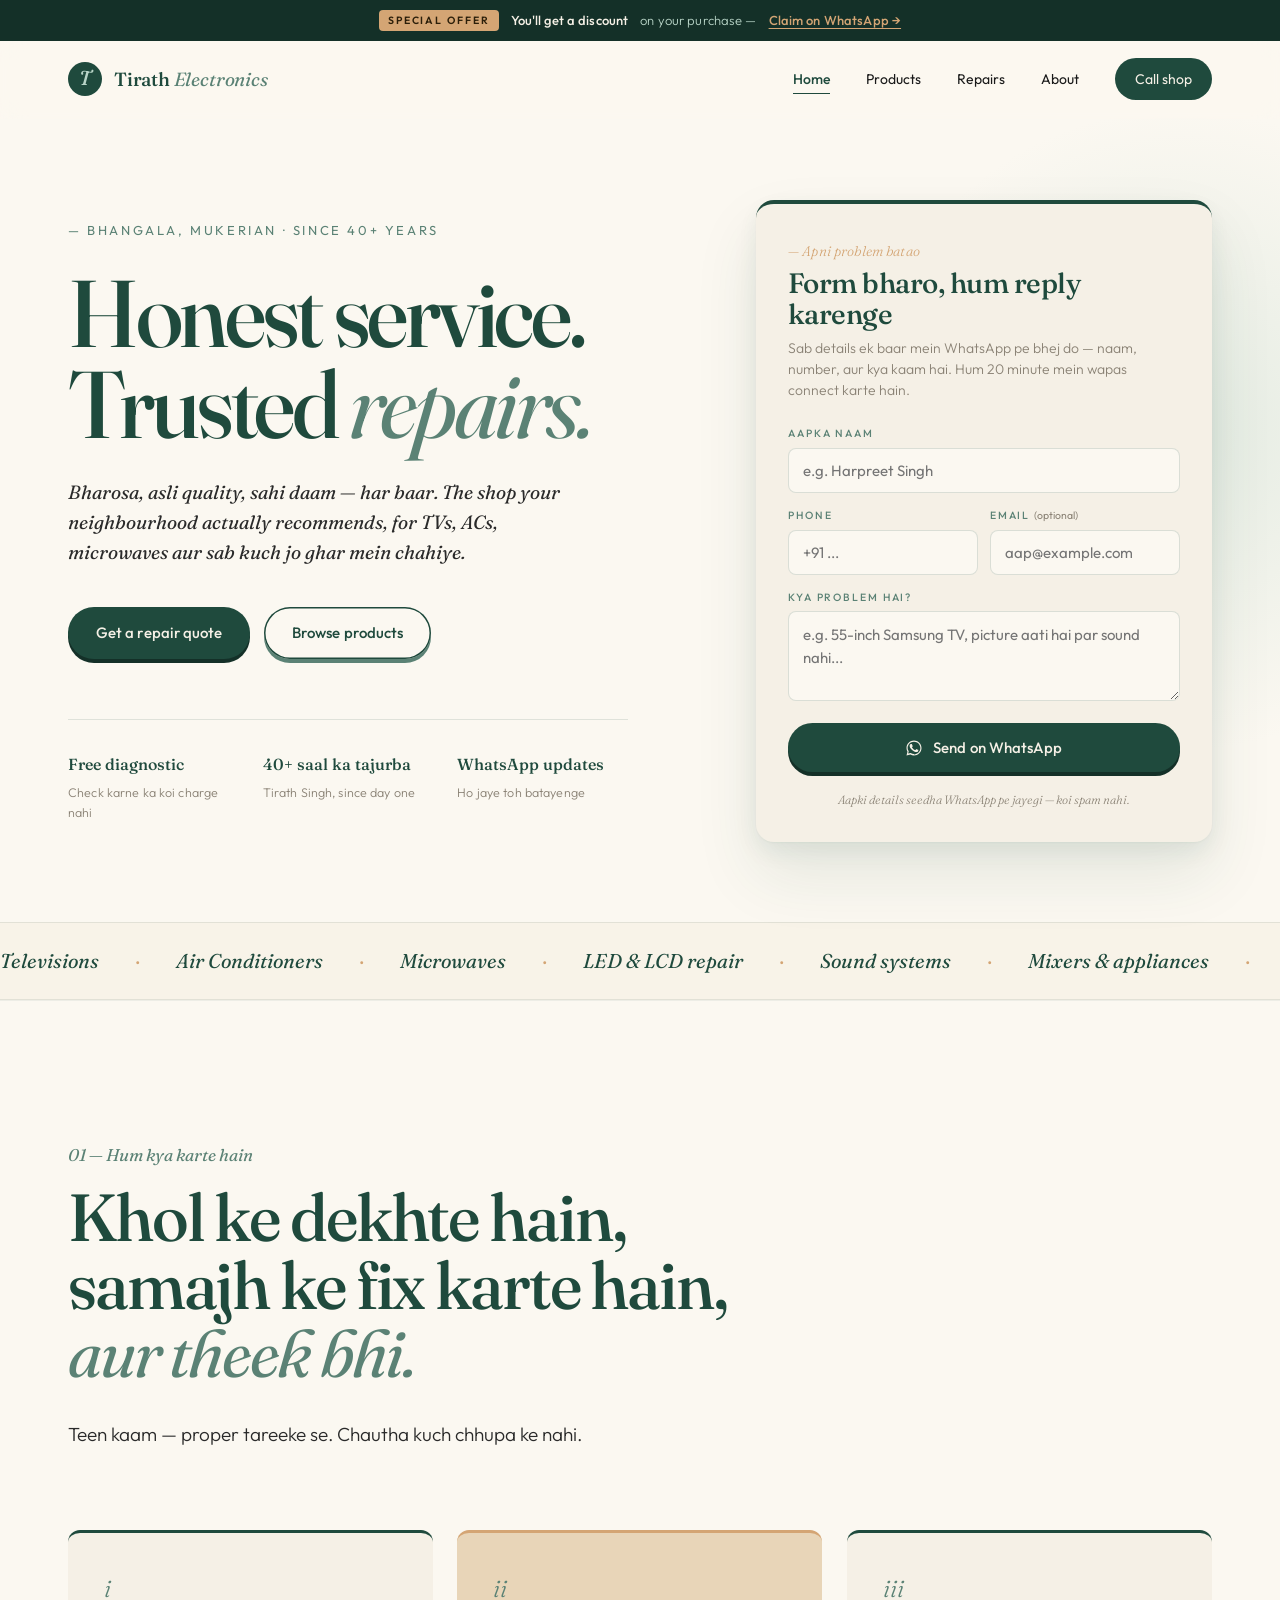
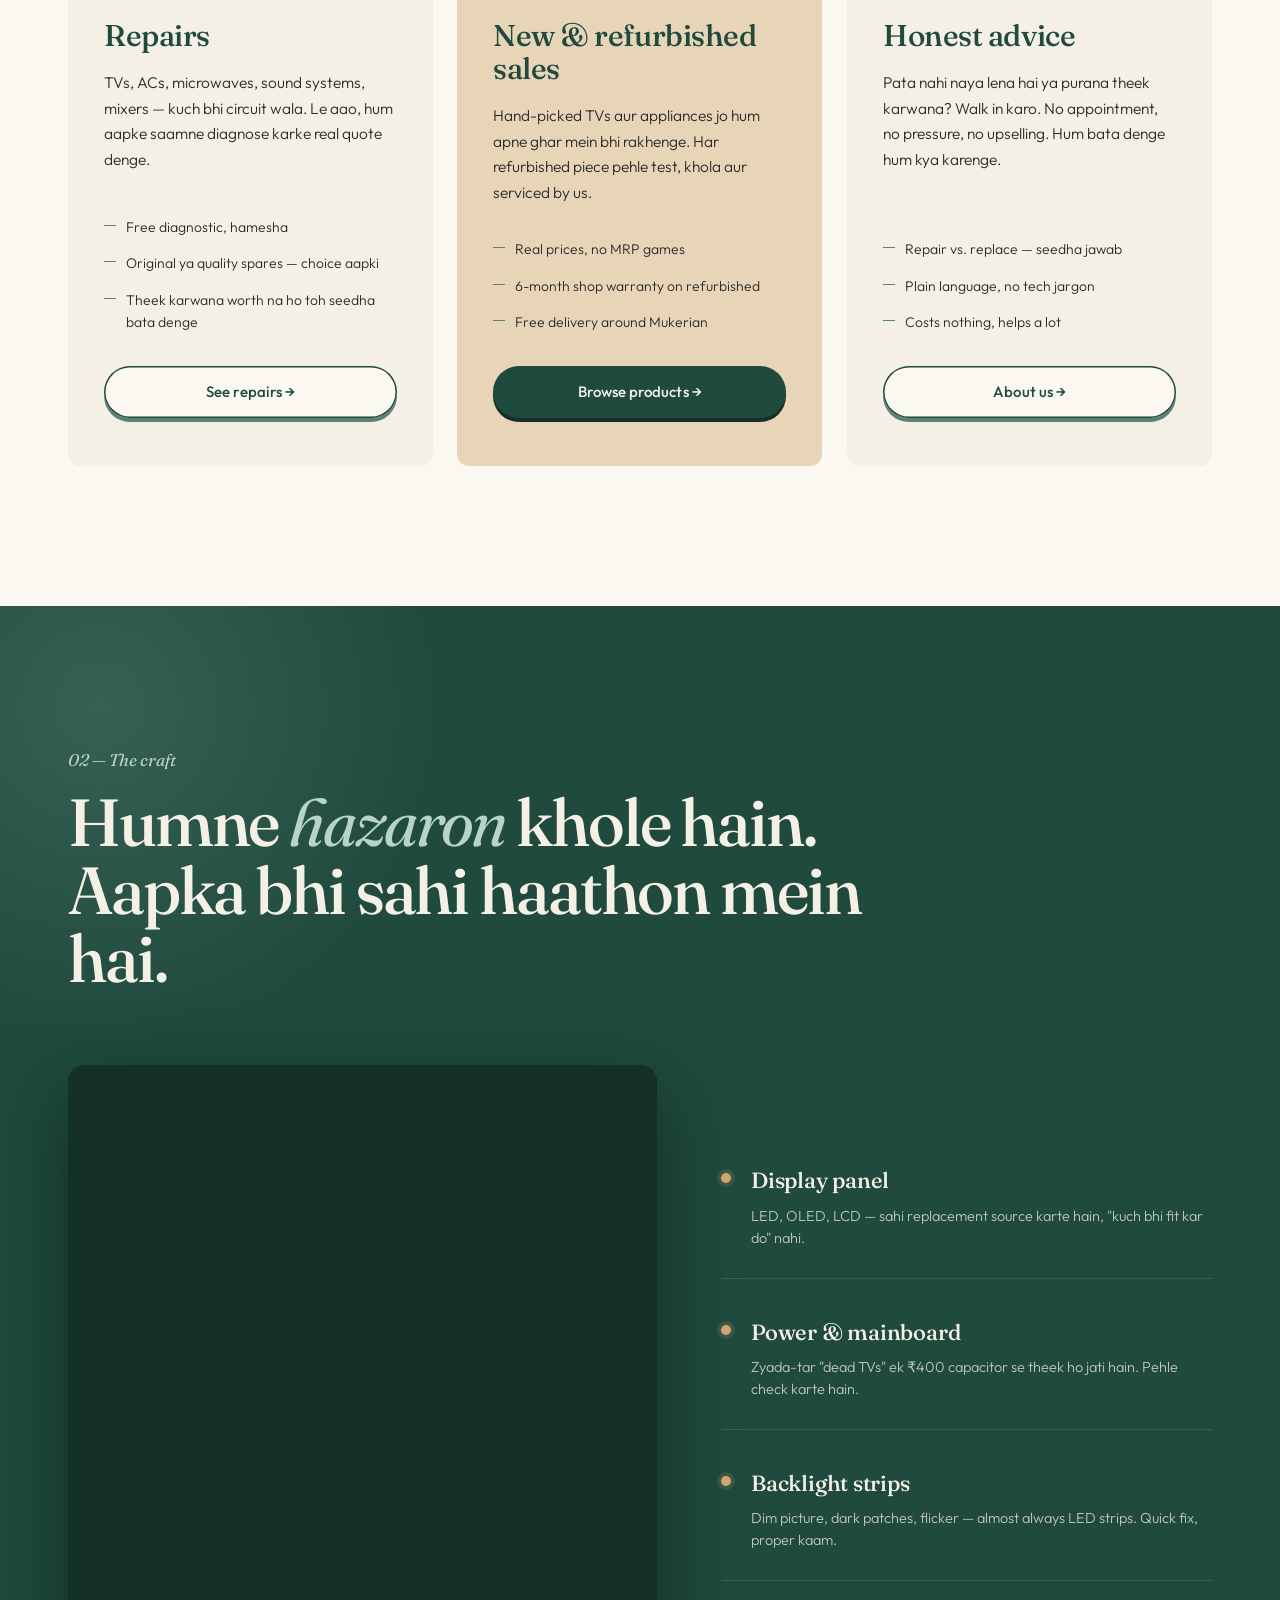
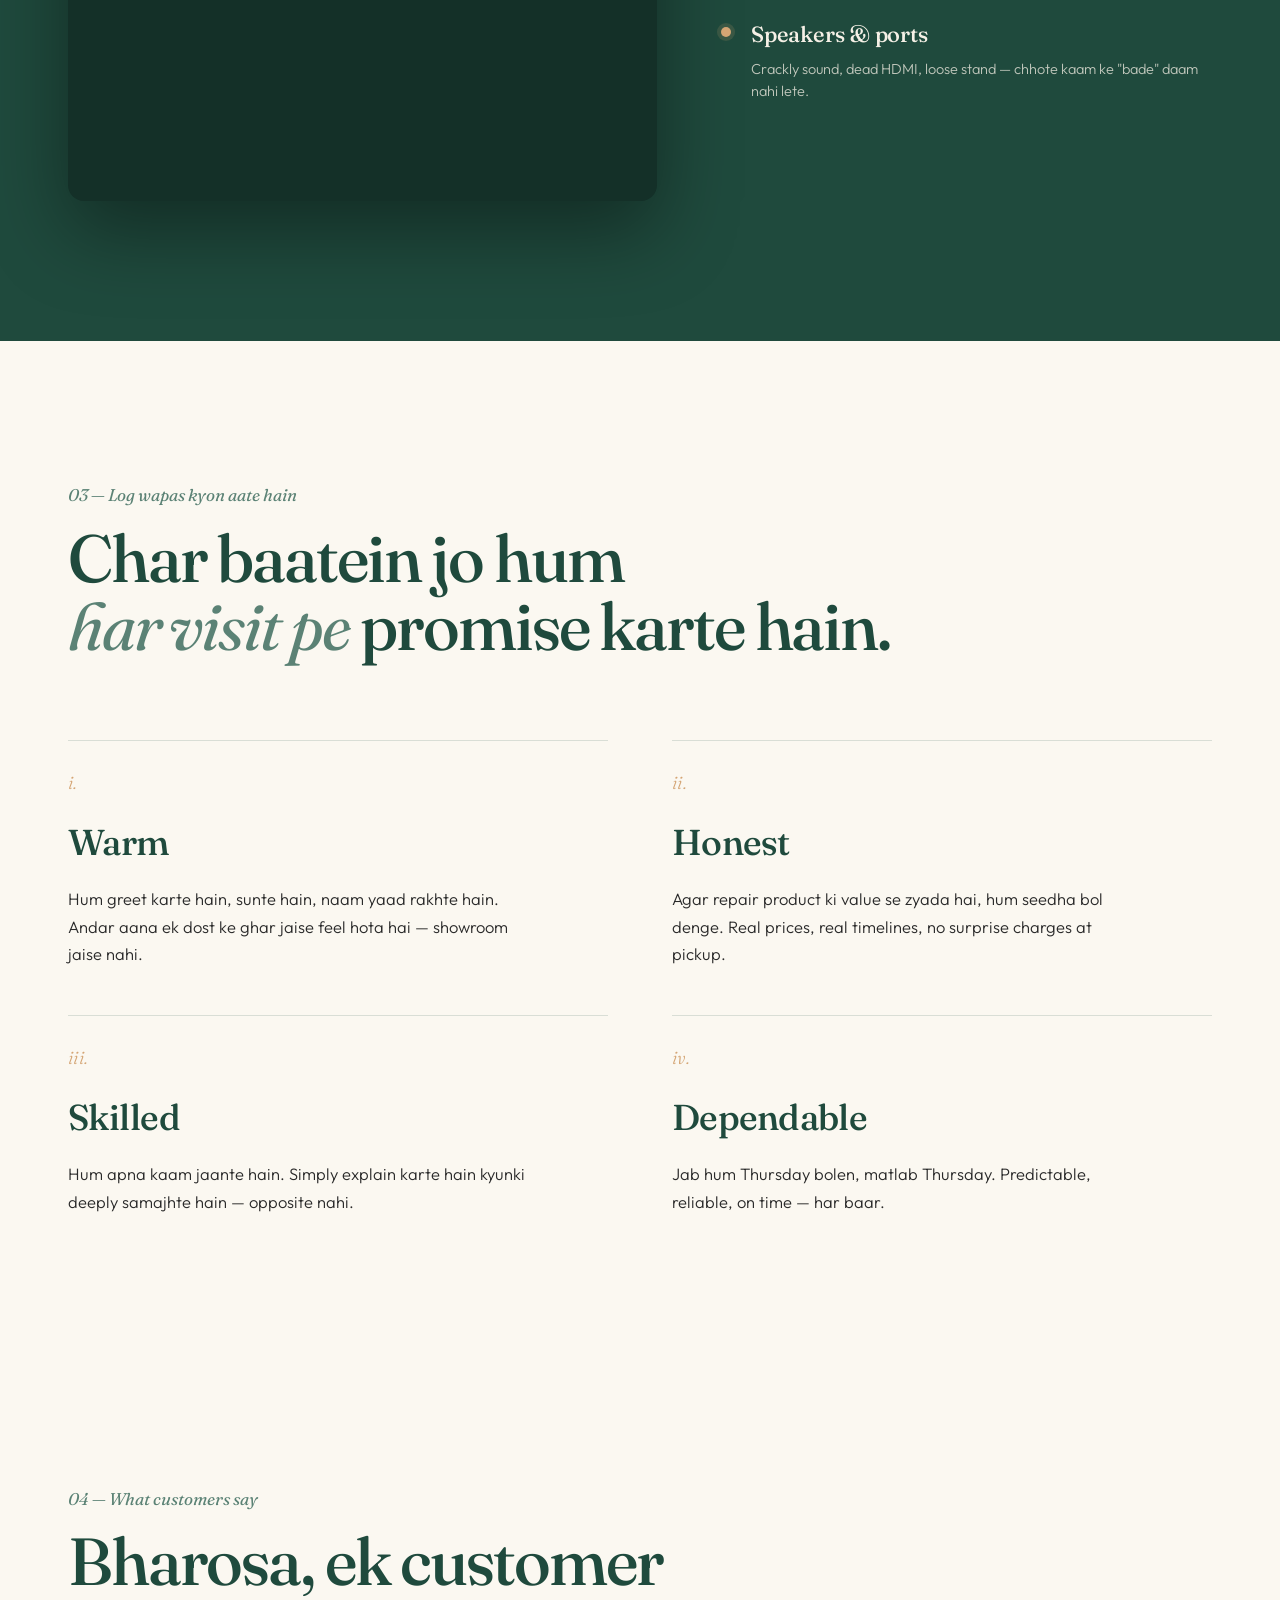
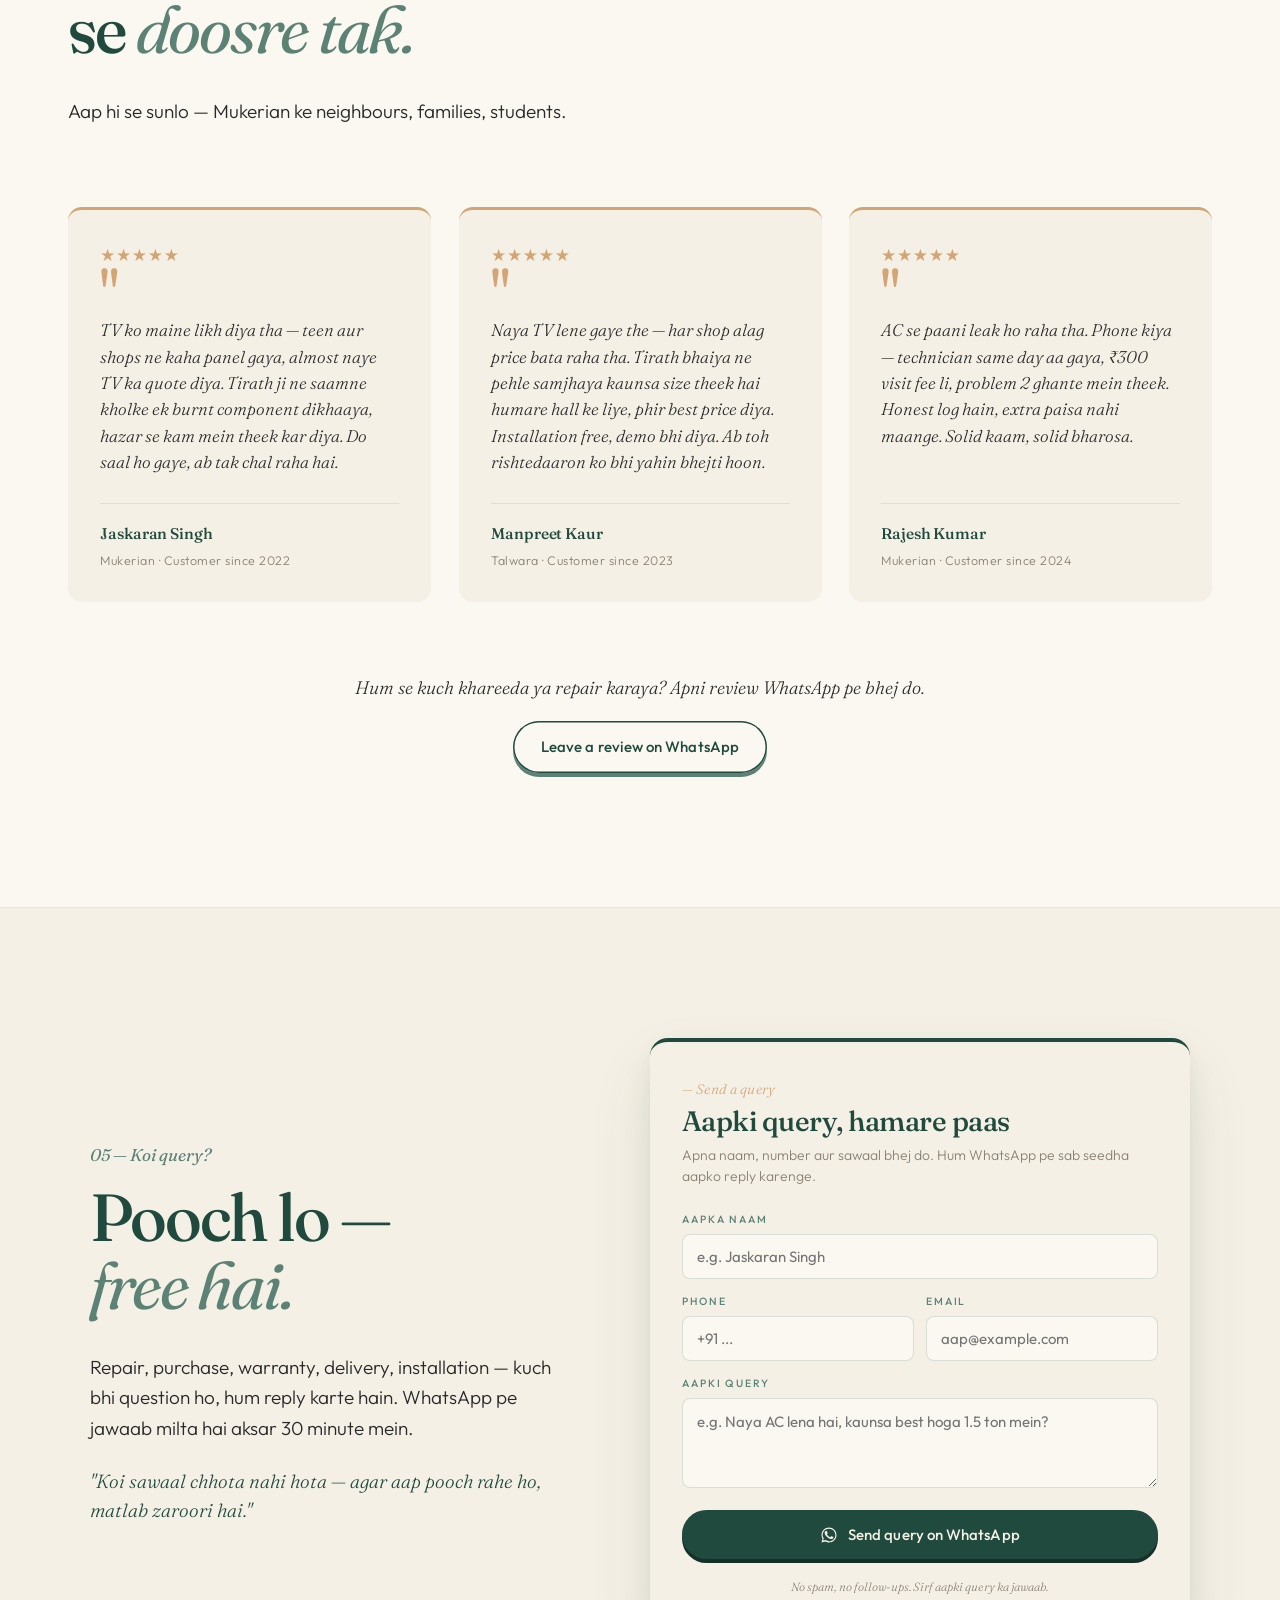
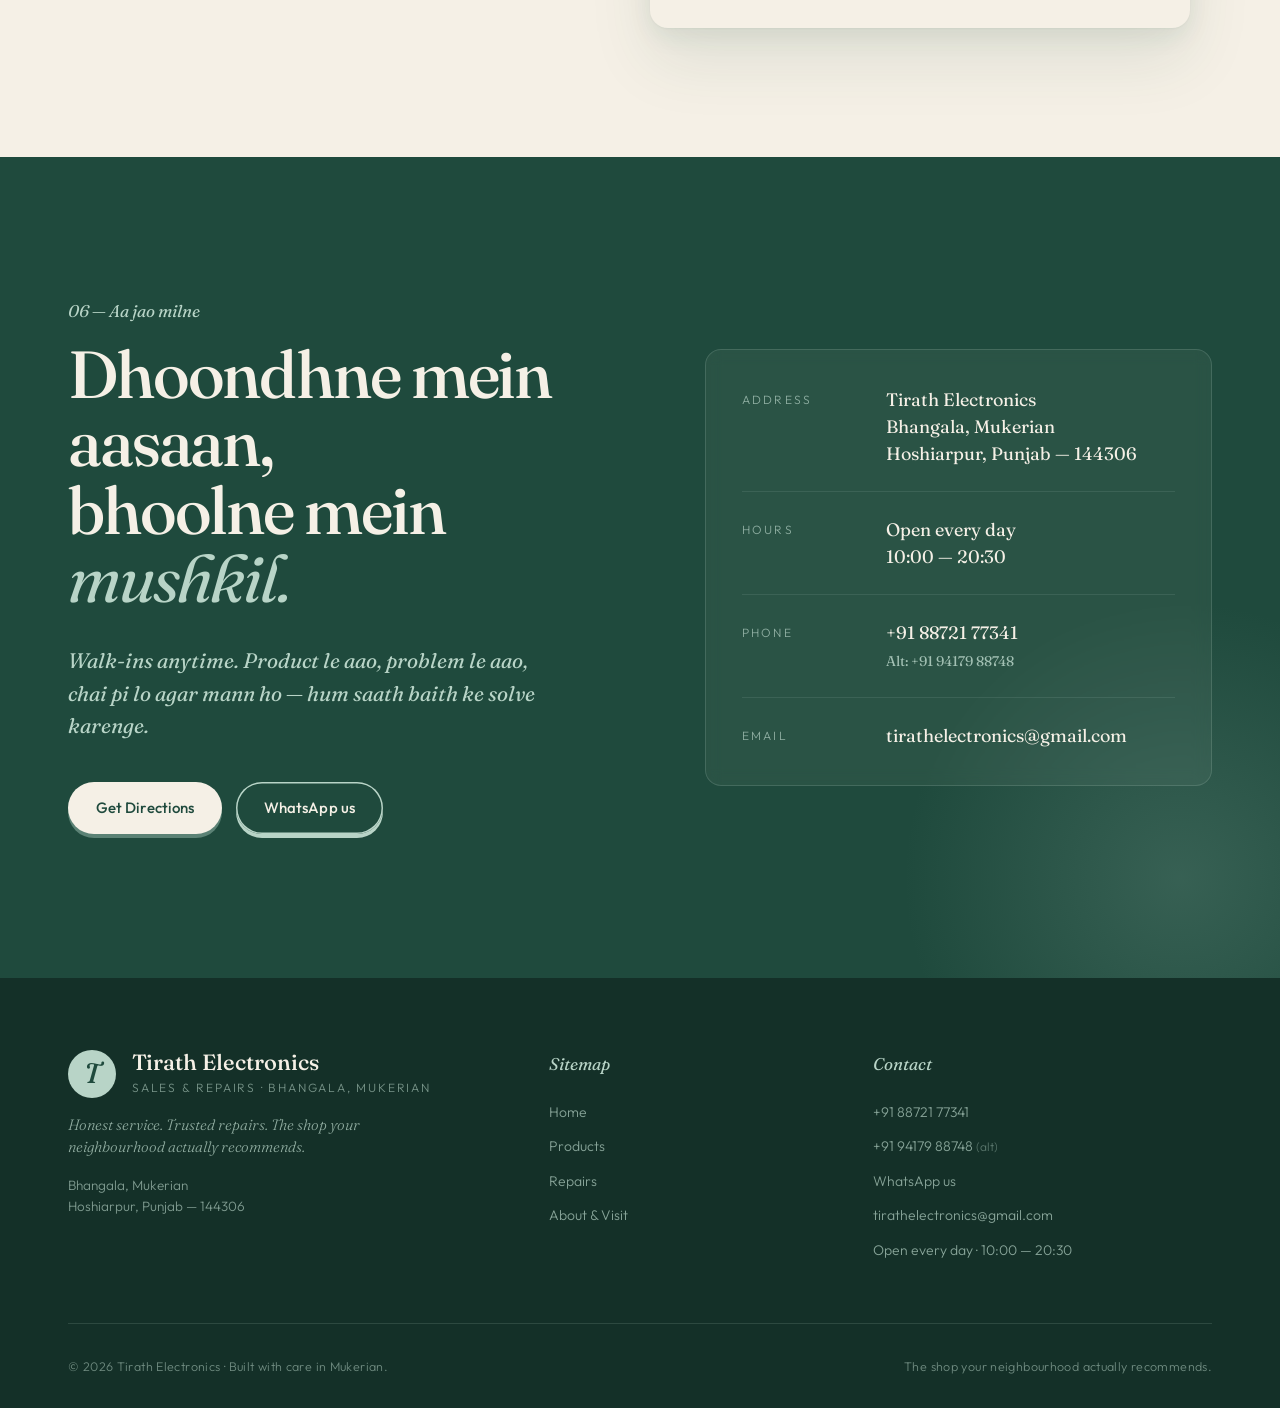
==== commit c49c1188: "Add customer reviews section to Home page New Reviews section with 3 testimonial cards in Hinglish b" ====
--- a/index.html
+++ b/index.html
@@ -273,6 +273,71 @@
   </div>
 </section>
 
+<!-- CUSTOMER REVIEWS -->
+<section class="reviews">
+  <div class="container">
+    <div class="section-head">
+      <div class="section-num reveal">04 — What customers say</div>
+      <h2 class="section-title reveal">
+        Bharosa, ek customer<br>
+        se <span class="ital">doosre tak.</span>
+      </h2>
+      <p class="lead reveal">
+        Aap hi se sunlo — Mukerian ke neighbours, families, students.
+      </p>
+    </div>
+
+    <div class="reviews-grid">
+      <article class="review-card reveal">
+        <div class="review-stars" aria-label="5 stars">★★★★★</div>
+        <p class="review-text">
+          TV ko maine likh diya tha — teen aur shops ne kaha panel gaya,
+          almost naye TV ka quote diya. Tirath ji ne saamne kholke ek
+          burnt component dikhaaya, hazar se kam mein theek kar diya.
+          Do saal ho gaye, ab tak chal raha hai.
+        </p>
+        <div class="review-author">
+          <strong>Jaskaran Singh</strong>
+          <span>Mukerian · Customer since 2022</span>
+        </div>
+      </article>
+
+      <article class="review-card reveal">
+        <div class="review-stars" aria-label="5 stars">★★★★★</div>
+        <p class="review-text">
+          Naya TV lene gaye the — har shop alag price bata raha tha.
+          Tirath bhaiya ne pehle samjhaya kaunsa size theek hai humare
+          hall ke liye, phir best price diya. Installation free, demo
+          bhi diya. Ab toh rishtedaaron ko bhi yahin bhejti hoon.
+        </p>
+        <div class="review-author">
+          <strong>Manpreet Kaur</strong>
+          <span>Talwara · Customer since 2023</span>
+        </div>
+      </article>
+
+      <article class="review-card reveal">
+        <div class="review-stars" aria-label="5 stars">★★★★★</div>
+        <p class="review-text">
+          AC se paani leak ho raha tha. Phone kiya — technician same
+          day aa gaya, ₹300 visit fee li, problem 2 ghante mein theek.
+          Honest log hain, extra paisa nahi maange. Solid kaam,
+          solid bharosa.
+        </p>
+        <div class="review-author">
+          <strong>Rajesh Kumar</strong>
+          <span>Mukerian · Customer since 2024</span>
+        </div>
+      </article>
+    </div>
+
+    <div class="reviews-cta reveal">
+      <p>Hum se kuch khareeda ya repair karaya? Apni review WhatsApp pe bhej do.</p>
+      <a href="https://wa.me/918872177341?text=Hi%2C+main+Tirath+Electronics+ke+liye+ek+review+chhodna+chahta%2Fi+hoon..." target="_blank" rel="noopener" class="btn btn-ghost">Leave a review on WhatsApp</a>
+    </div>
+  </div>
+</section>
+
 <!-- QUERIES SECTION -->
 <section class="queries-section">
   <div class="container">
@@ -334,7 +399,7 @@
   <div class="container">
     <div class="visit-grid">
       <div class="visit-text">
-        <div class="section-num reveal">04 — Aa jao milne</div>
+        <div class="section-num reveal">06 — Aa jao milne</div>
         <h2 class="section-title light reveal">
           Dhoondhne mein aasaan,<br>
           bhoolne mein <span class="ital">mushkil.</span>
--- a/css/styles.css
+++ b/css/styles.css
@@ -2351,6 +2351,107 @@
 }
 
 /* Founder photo styles live in about.html <style> block — see .founder-portrait + .founder-photo there */
+
+/* ===== REVIEWS SECTION (home page) ===== */
+.reviews {
+  background: var(--paper);
+  padding: 130px 0;
+}
+
+.reviews-grid {
+  display: grid;
+  grid-template-columns: repeat(3, 1fr);
+  gap: 28px;
+  margin-bottom: 48px;
+}
+
+.review-card {
+  background: var(--cream);
+  border-radius: 14px;
+  padding: 36px 32px 32px;
+  display: flex;
+  flex-direction: column;
+  position: relative;
+  transition: transform 0.4s var(--ease), box-shadow 0.4s var(--ease);
+  border-top: 3px solid var(--amber);
+}
+
+.review-card:hover {
+  transform: translateY(-4px);
+  box-shadow: var(--shadow-lift);
+}
+
+.review-stars {
+  display: flex;
+  gap: 3px;
+  color: var(--amber);
+  font-size: 17px;
+  letter-spacing: 0.04em;
+  margin-bottom: 18px;
+  line-height: 1;
+}
+
+.review-text {
+  font-family: 'Fraunces', serif;
+  font-style: italic;
+  font-size: 17px;
+  line-height: 1.55;
+  color: var(--ink-soft);
+  margin-bottom: 28px;
+  flex: 1;
+}
+
+.review-text::before {
+  content: '"';
+  display: block;
+  font-family: 'Fraunces', serif;
+  font-size: 56px;
+  line-height: 0.4;
+  color: var(--amber);
+  margin-bottom: 14px;
+  font-style: normal;
+  font-weight: 500;
+}
+
+.review-author {
+  display: flex;
+  flex-direction: column;
+  gap: 3px;
+  padding-top: 18px;
+  border-top: 1px solid rgba(31, 74, 61, 0.1);
+}
+
+.review-author strong {
+  font-family: 'Fraunces', serif;
+  font-weight: 500;
+  font-size: 15.5px;
+  color: var(--forest);
+  letter-spacing: -0.005em;
+}
+
+.review-author span {
+  font-size: 12.5px;
+  color: var(--muted);
+  letter-spacing: 0.04em;
+}
+
+.reviews-cta {
+  text-align: center;
+  padding-top: 24px;
+}
+
+.reviews-cta p {
+  font-family: 'Fraunces', serif;
+  font-style: italic;
+  font-size: 18px;
+  color: var(--ink-soft);
+  margin-bottom: 18px;
+}
+
+@media (max-width: 1024px) {
+  .reviews-grid { grid-template-columns: 1fr; gap: 20px; }
+  .review-card { padding: 28px 24px 24px; }
+}
 
 /* ===== QUERIES SECTION (home page) ===== */
 .queries-section {
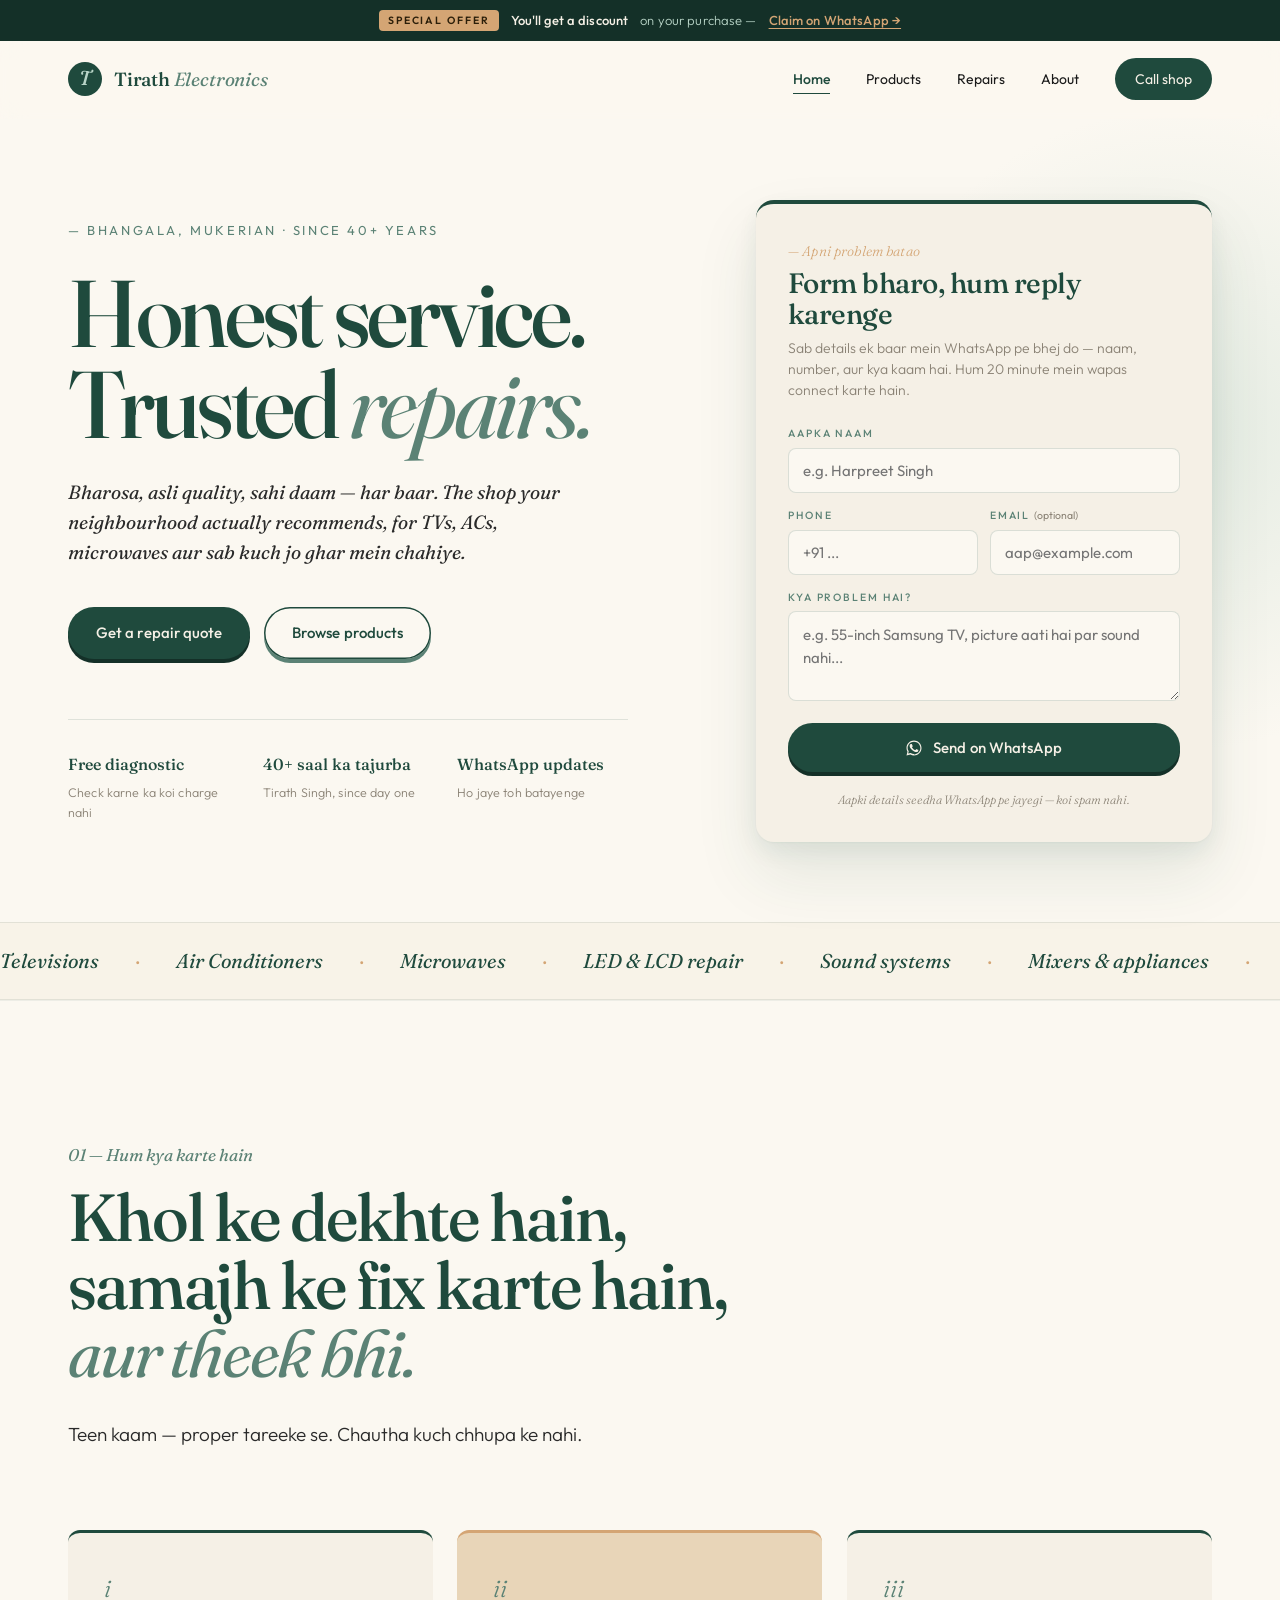
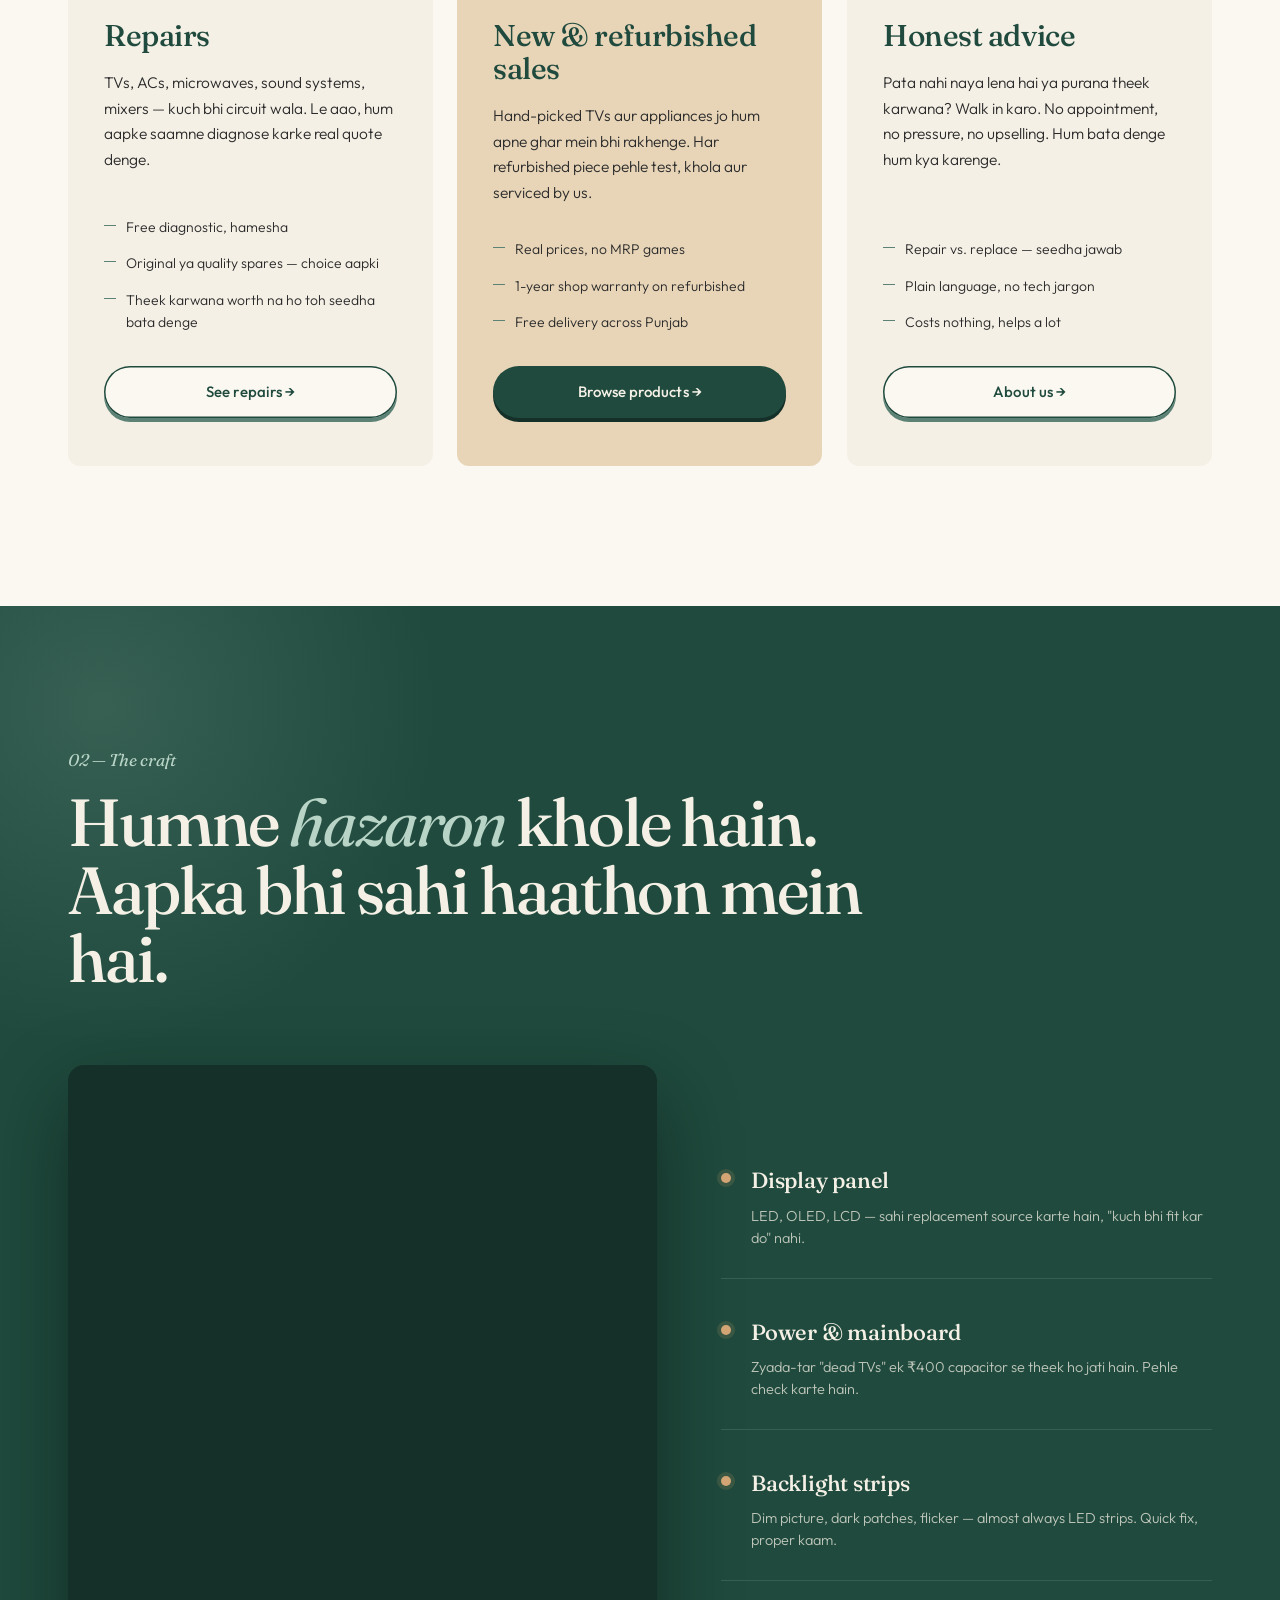
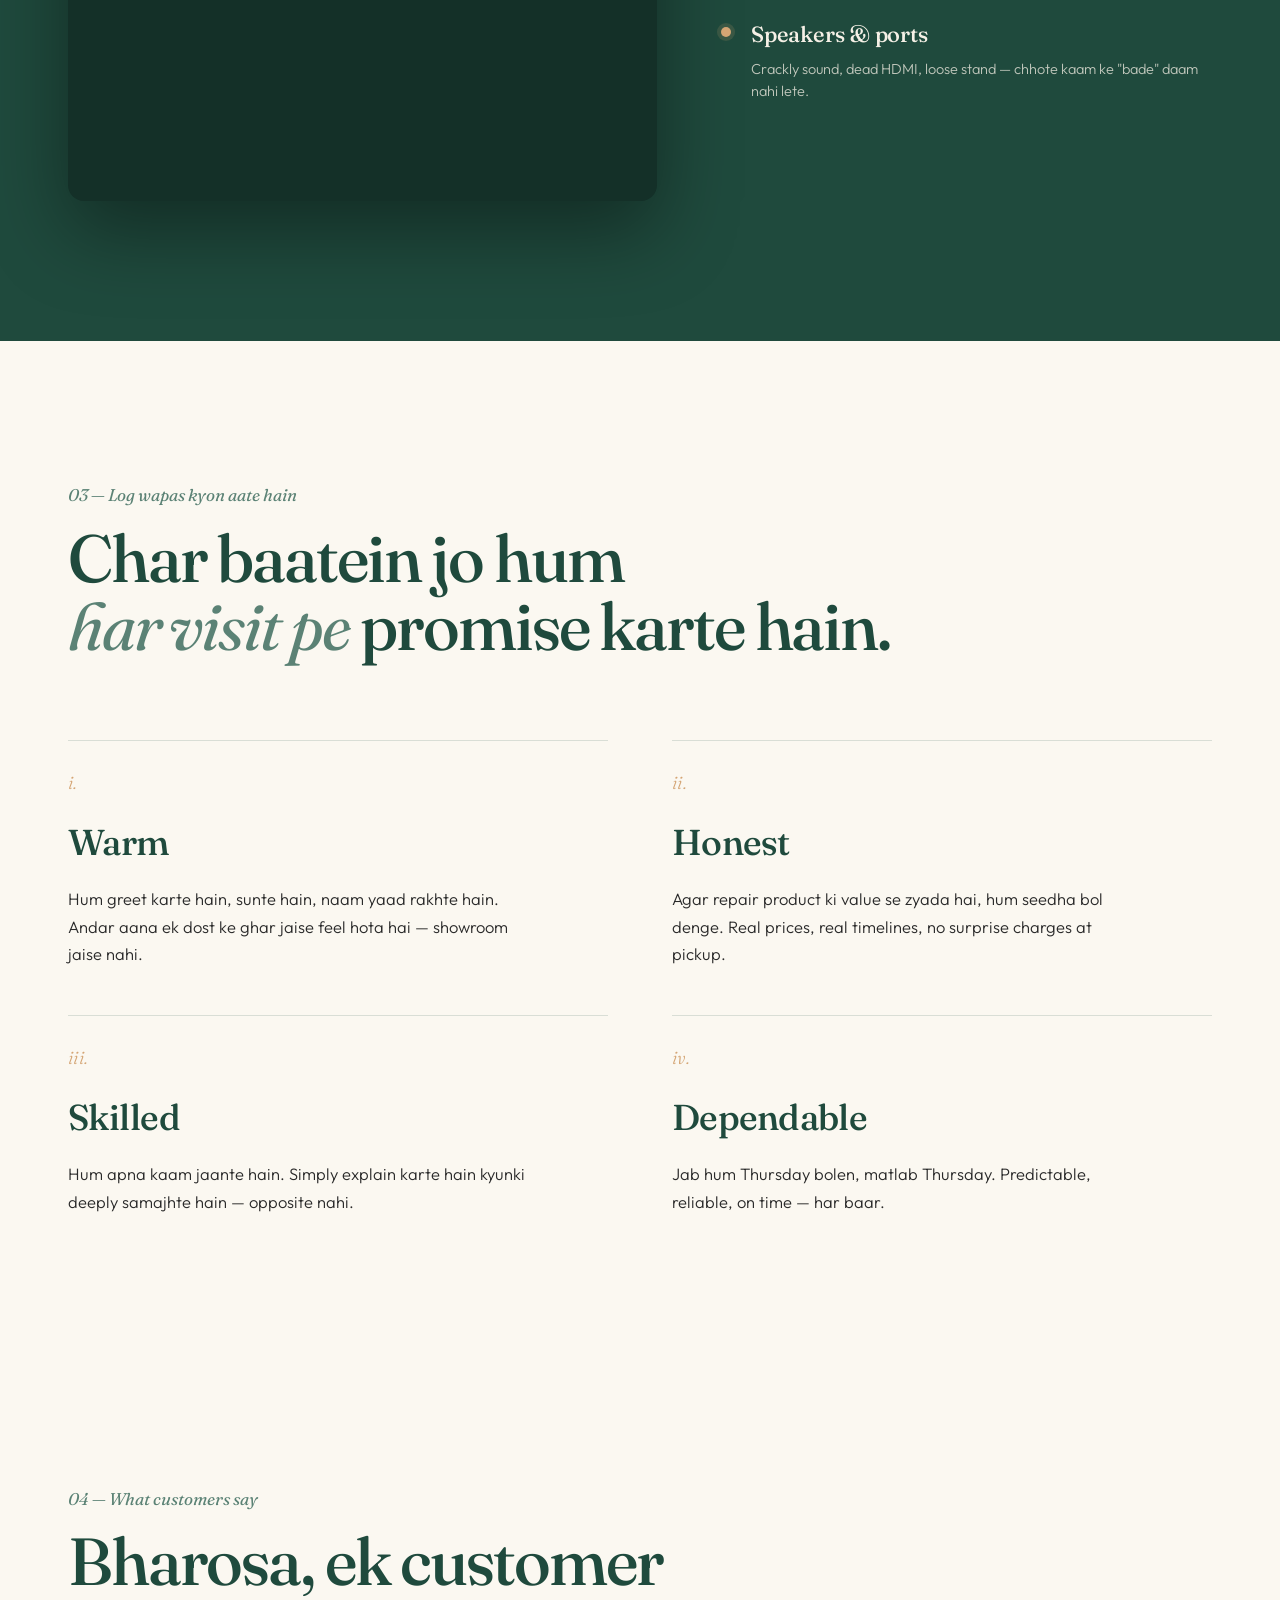
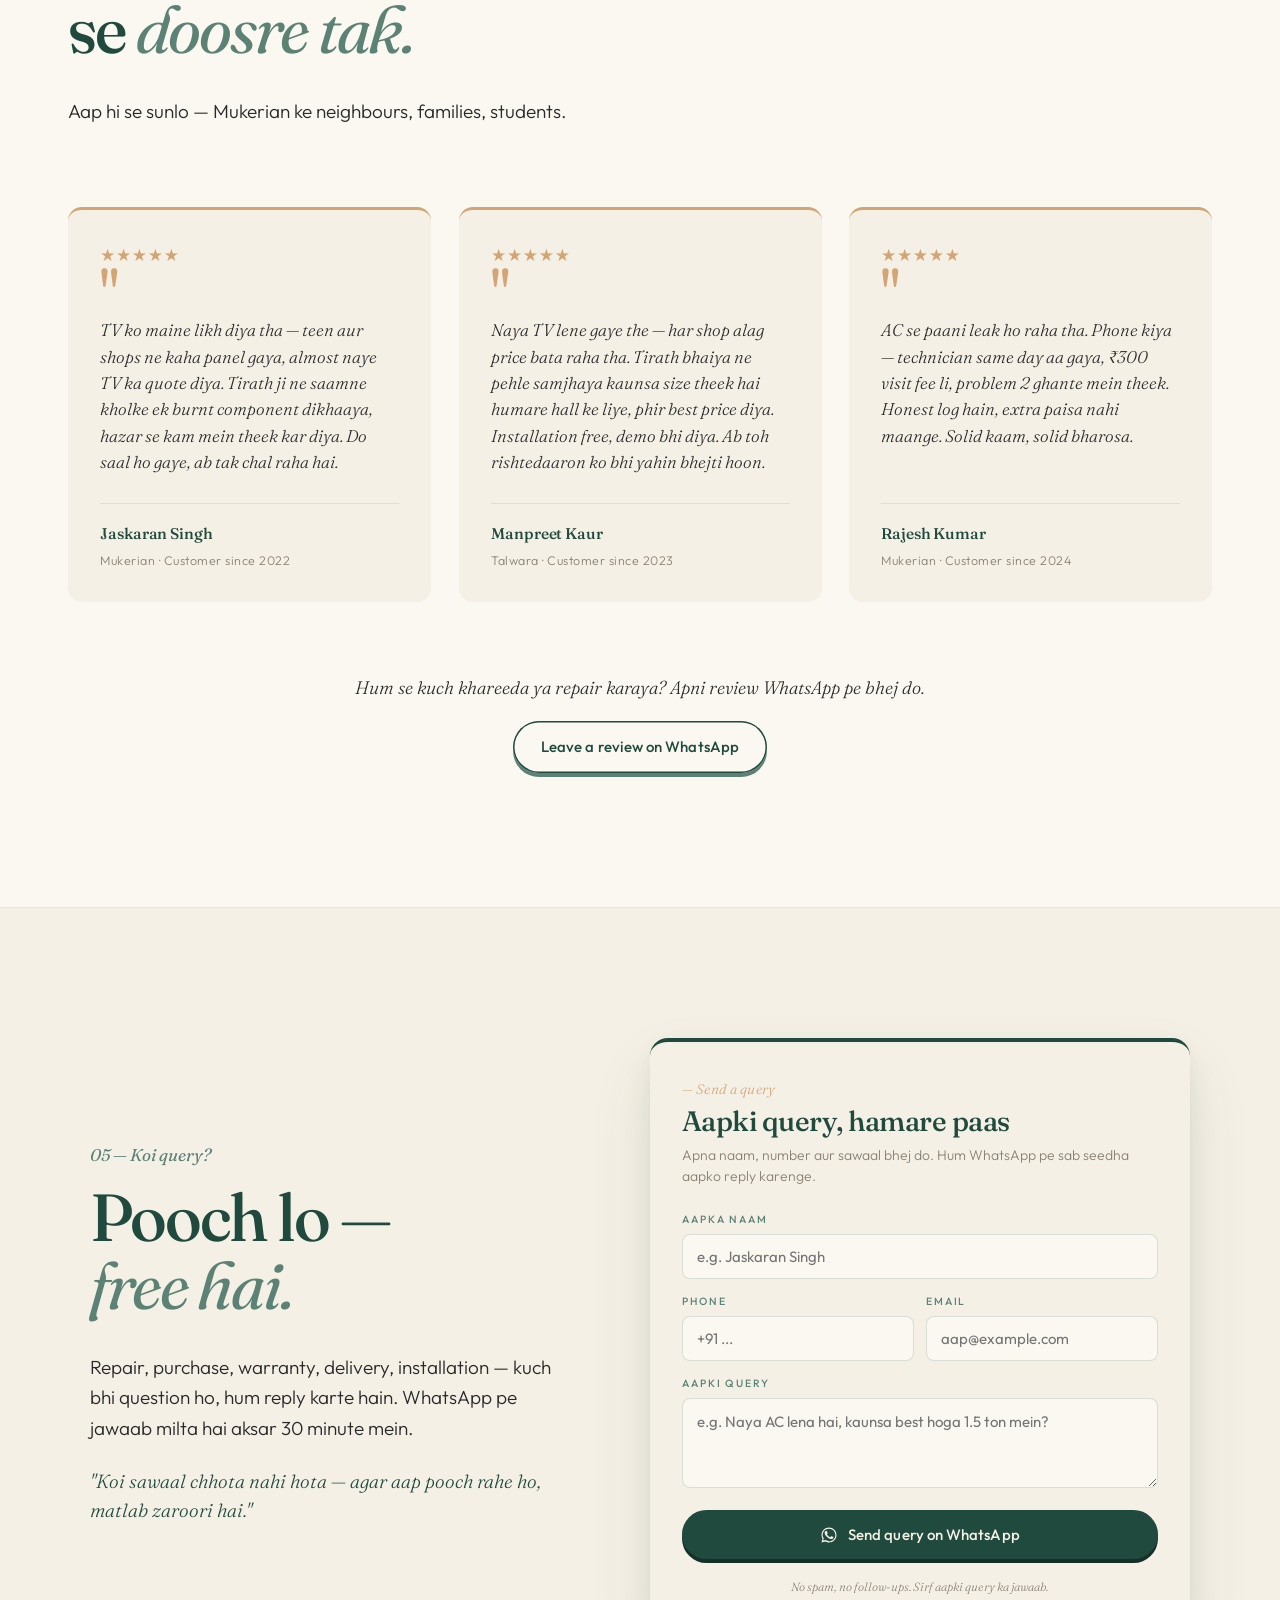
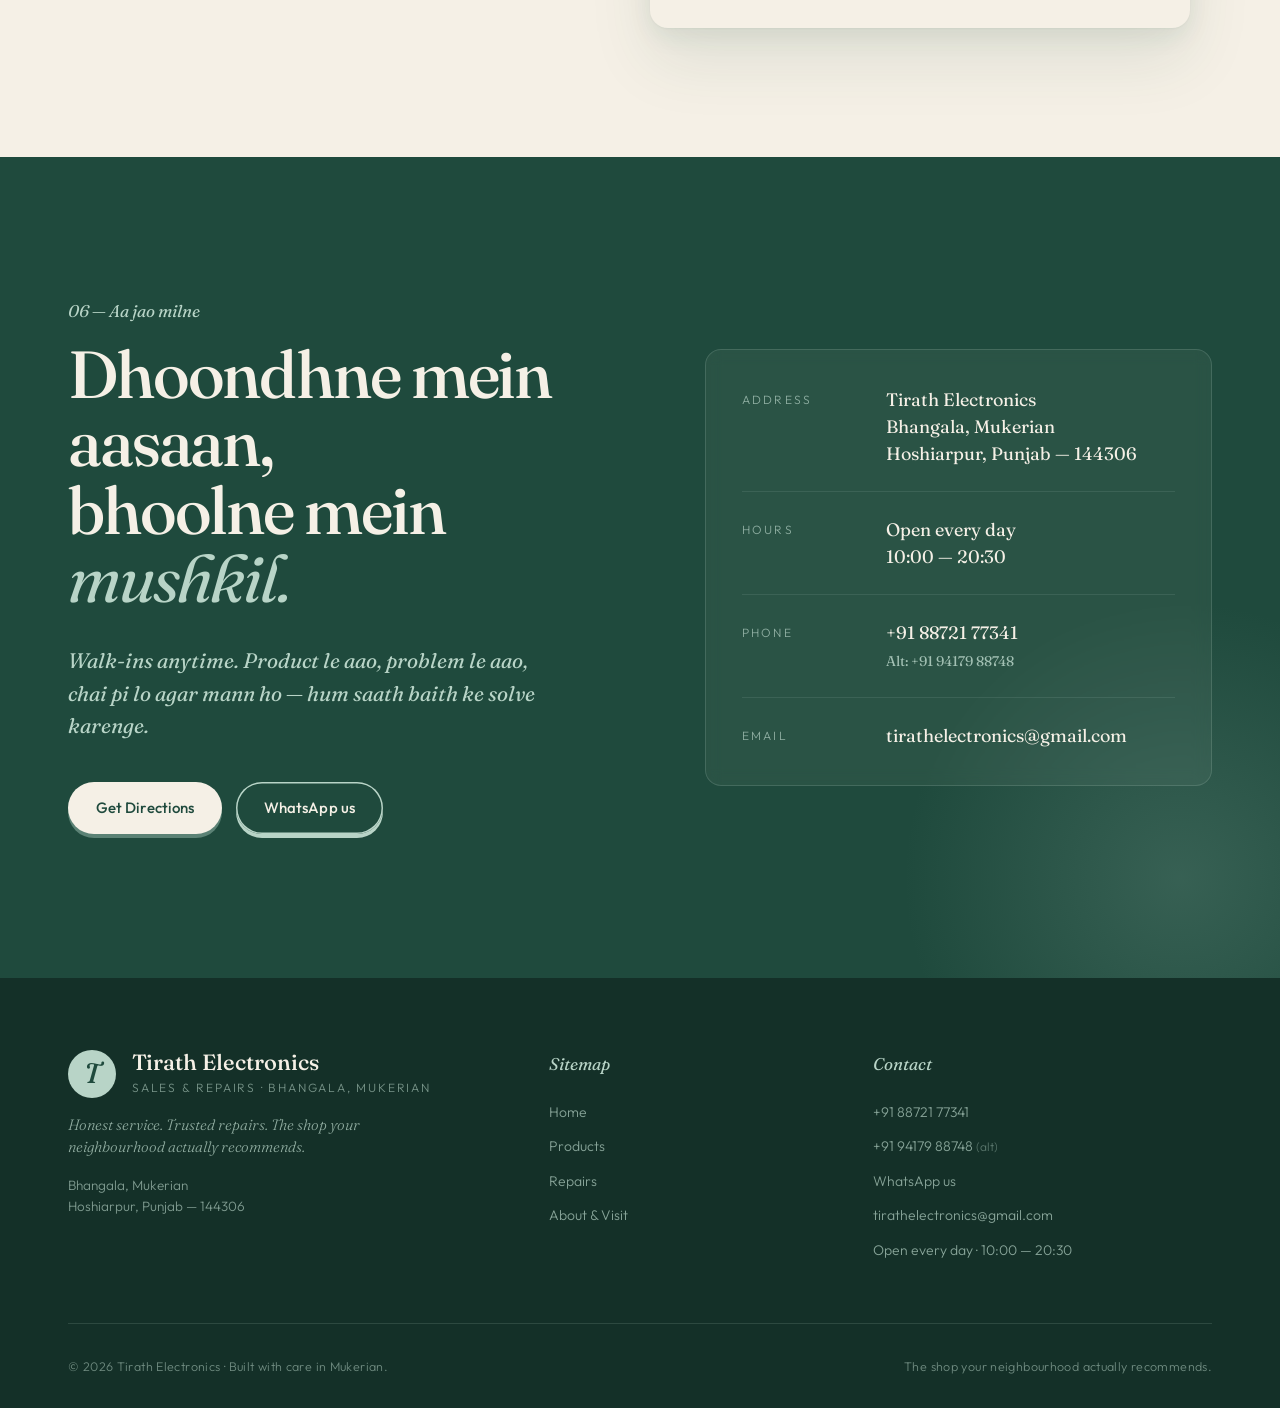
==== commit fea2c105: "Broaden service area to Punjab and bump shop warranty from six months to one year All customer-facin" ====
--- a/index.html
+++ b/index.html
@@ -4,7 +4,7 @@
 <meta charset="UTF-8">
 <meta name="viewport" content="width=device-width, initial-scale=1.0">
 <title>Tirath Electronics — Honest sales. Trusted repairs. Bhangala, Mukerian.</title>
-<meta name="description" content="Tirath Electronics — your neighbourhood TV, AC, microwave and appliance shop in Bhangala, Mukerian (Hoshiarpur). 40+ years of honest service. WhatsApp +91 88721 77341.">
+<meta name="description" content="Tirath Electronics — TV, AC, microwave and appliance shop in Bhangala, Mukerian (Hoshiarpur), serving customers across Punjab. 40+ years of honest service. WhatsApp +91 88721 77341.">
 <link rel="icon" type="image/svg+xml" href="favicon.svg">
 <link rel="preconnect" href="https://fonts.googleapis.com">
 <link rel="preconnect" href="https://fonts.gstatic.com" crossorigin>
@@ -164,8 +164,8 @@
         </p>
         <ul>
           <li>Real prices, no MRP games</li>
-          <li>6-month shop warranty on refurbished</li>
-          <li>Free delivery around Mukerian</li>
+          <li>1-year shop warranty on refurbished</li>
+          <li>Free delivery across Punjab</li>
         </ul>
         <a href="products.html" class="btn btn-primary" style="margin-top: 8px;">Browse products →</a>
       </article>
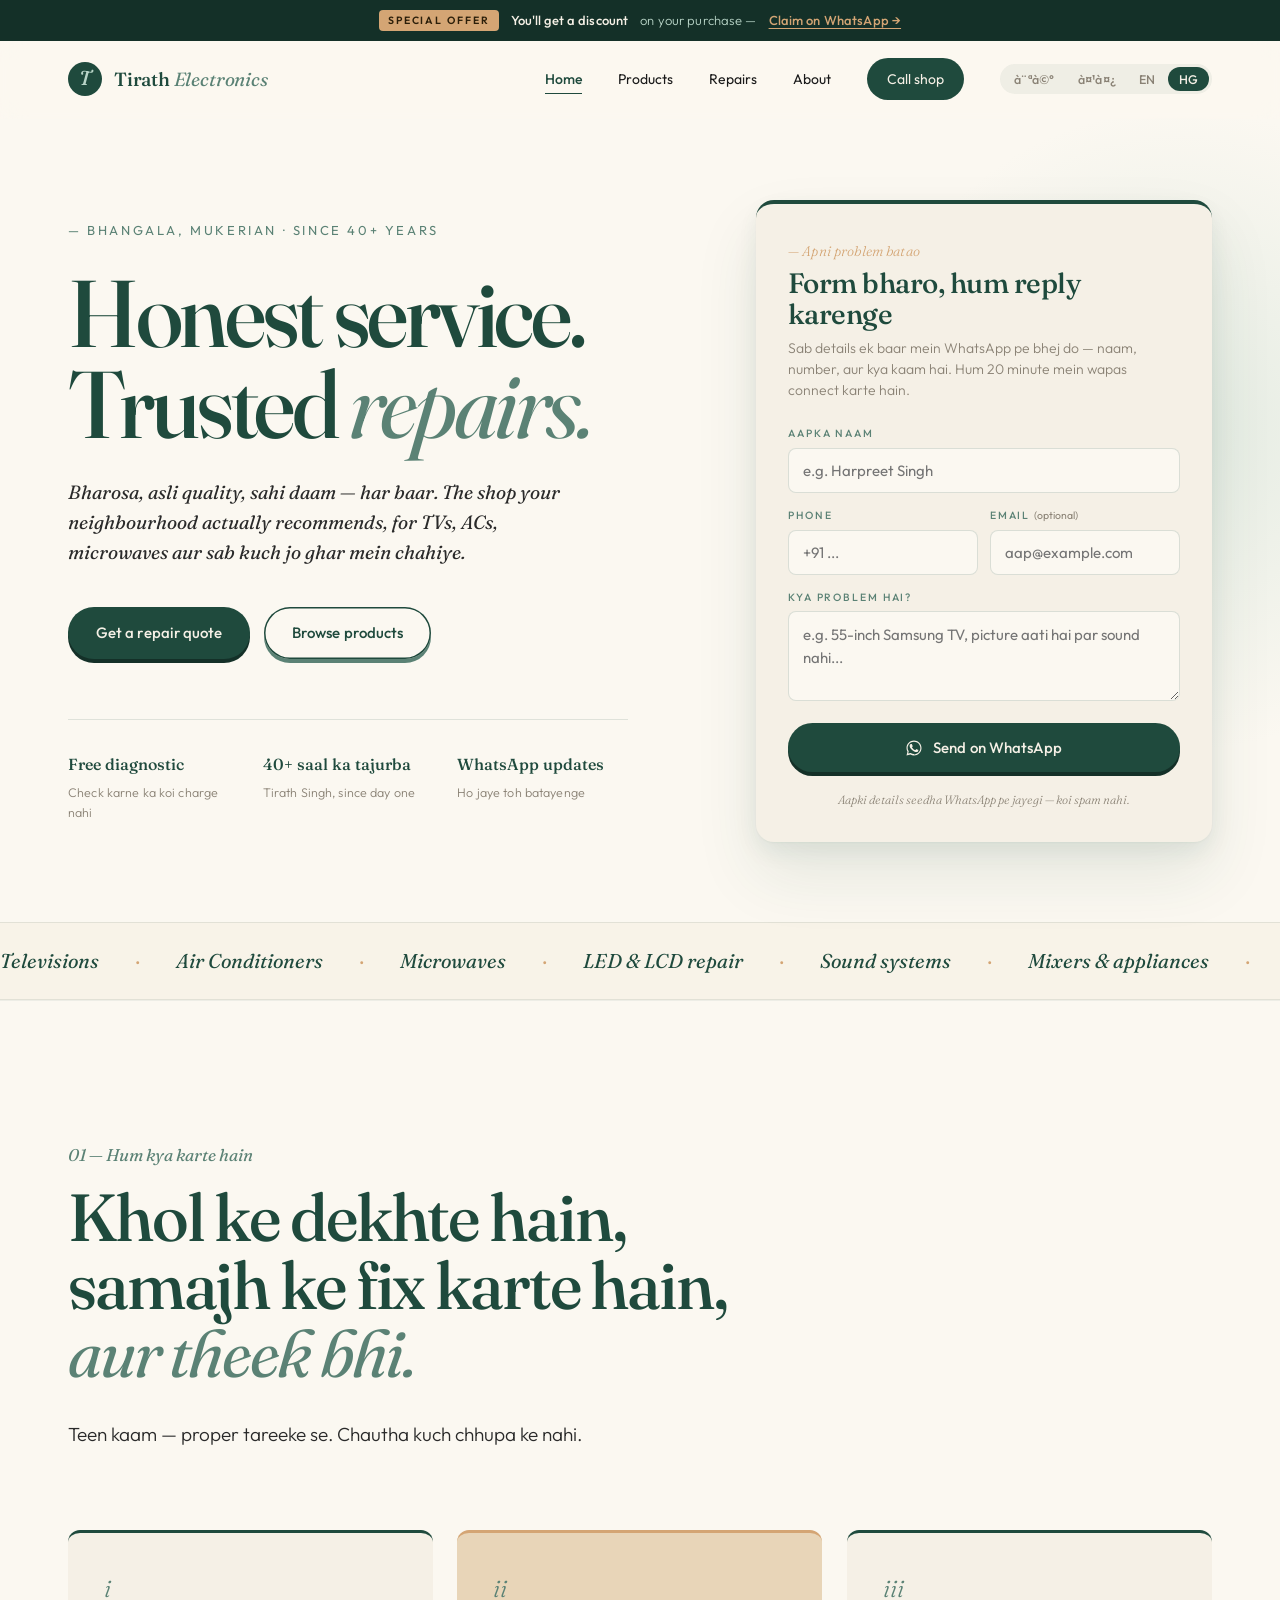
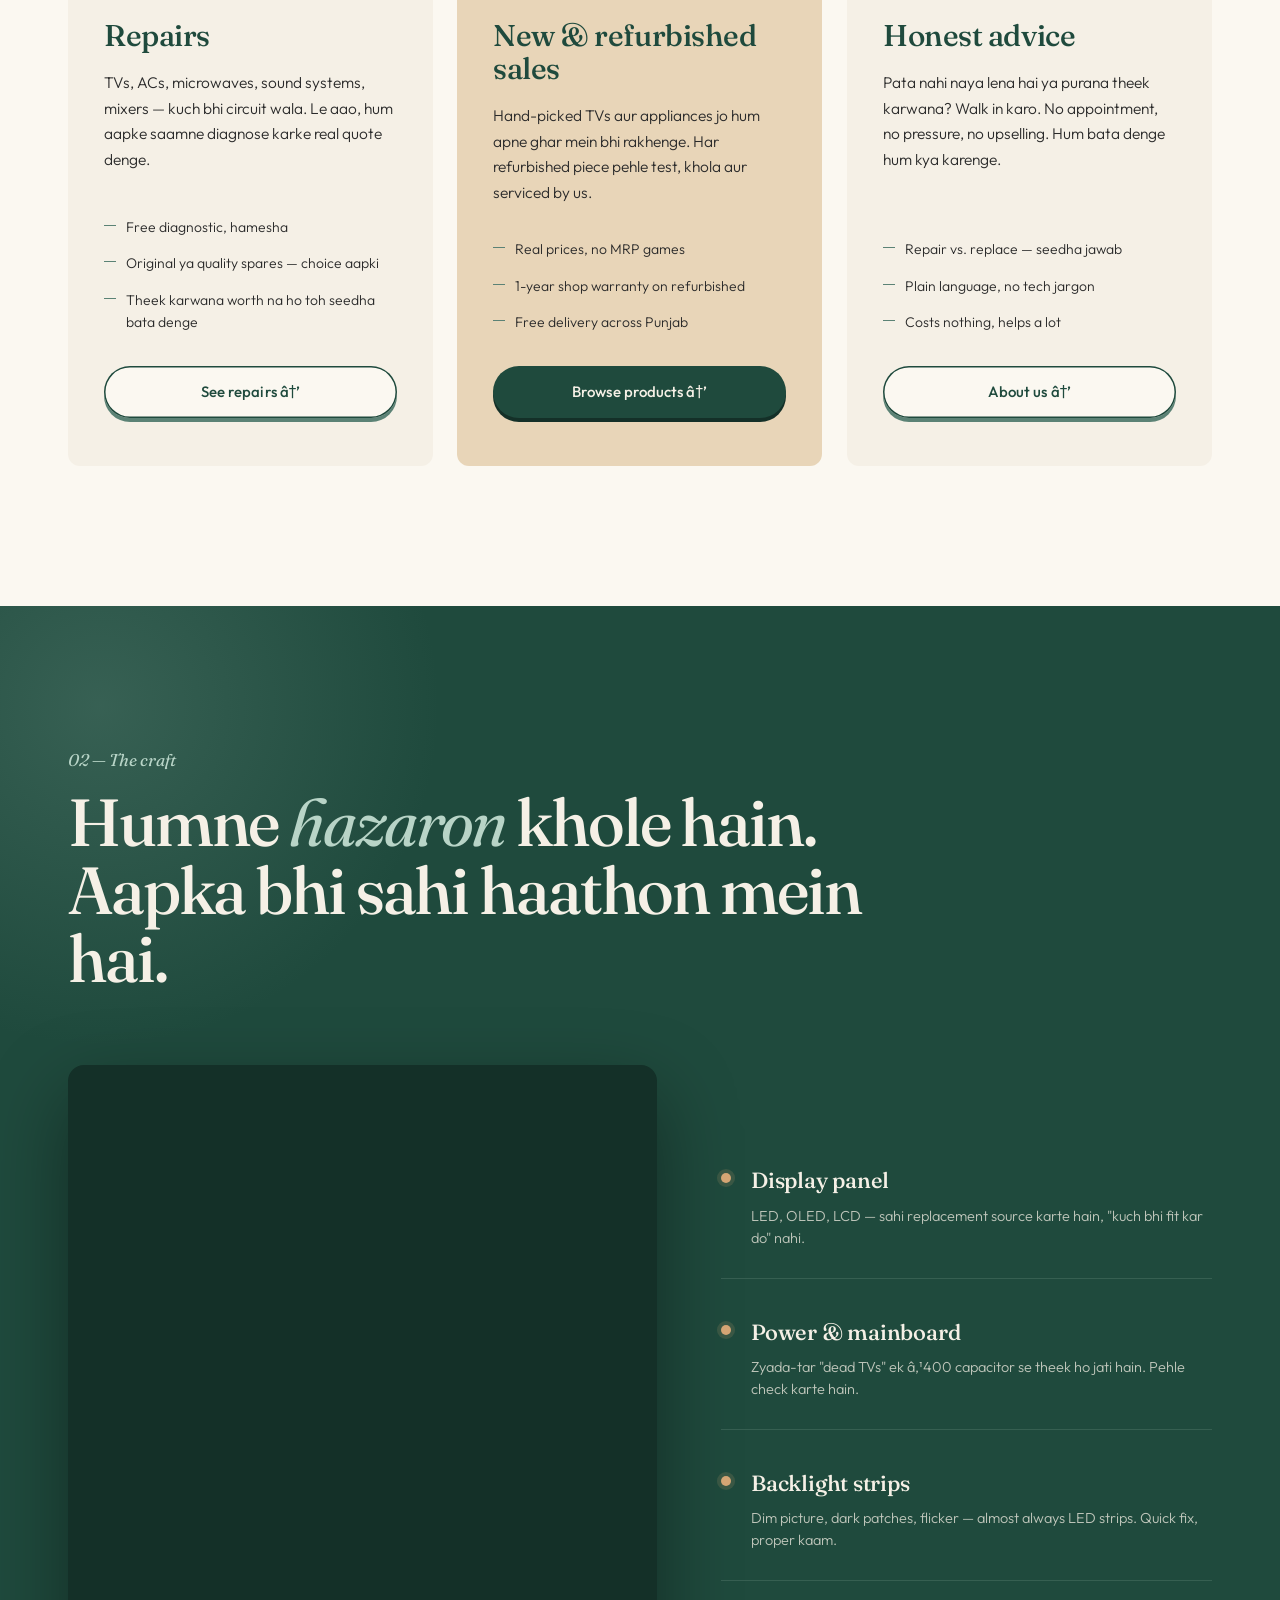
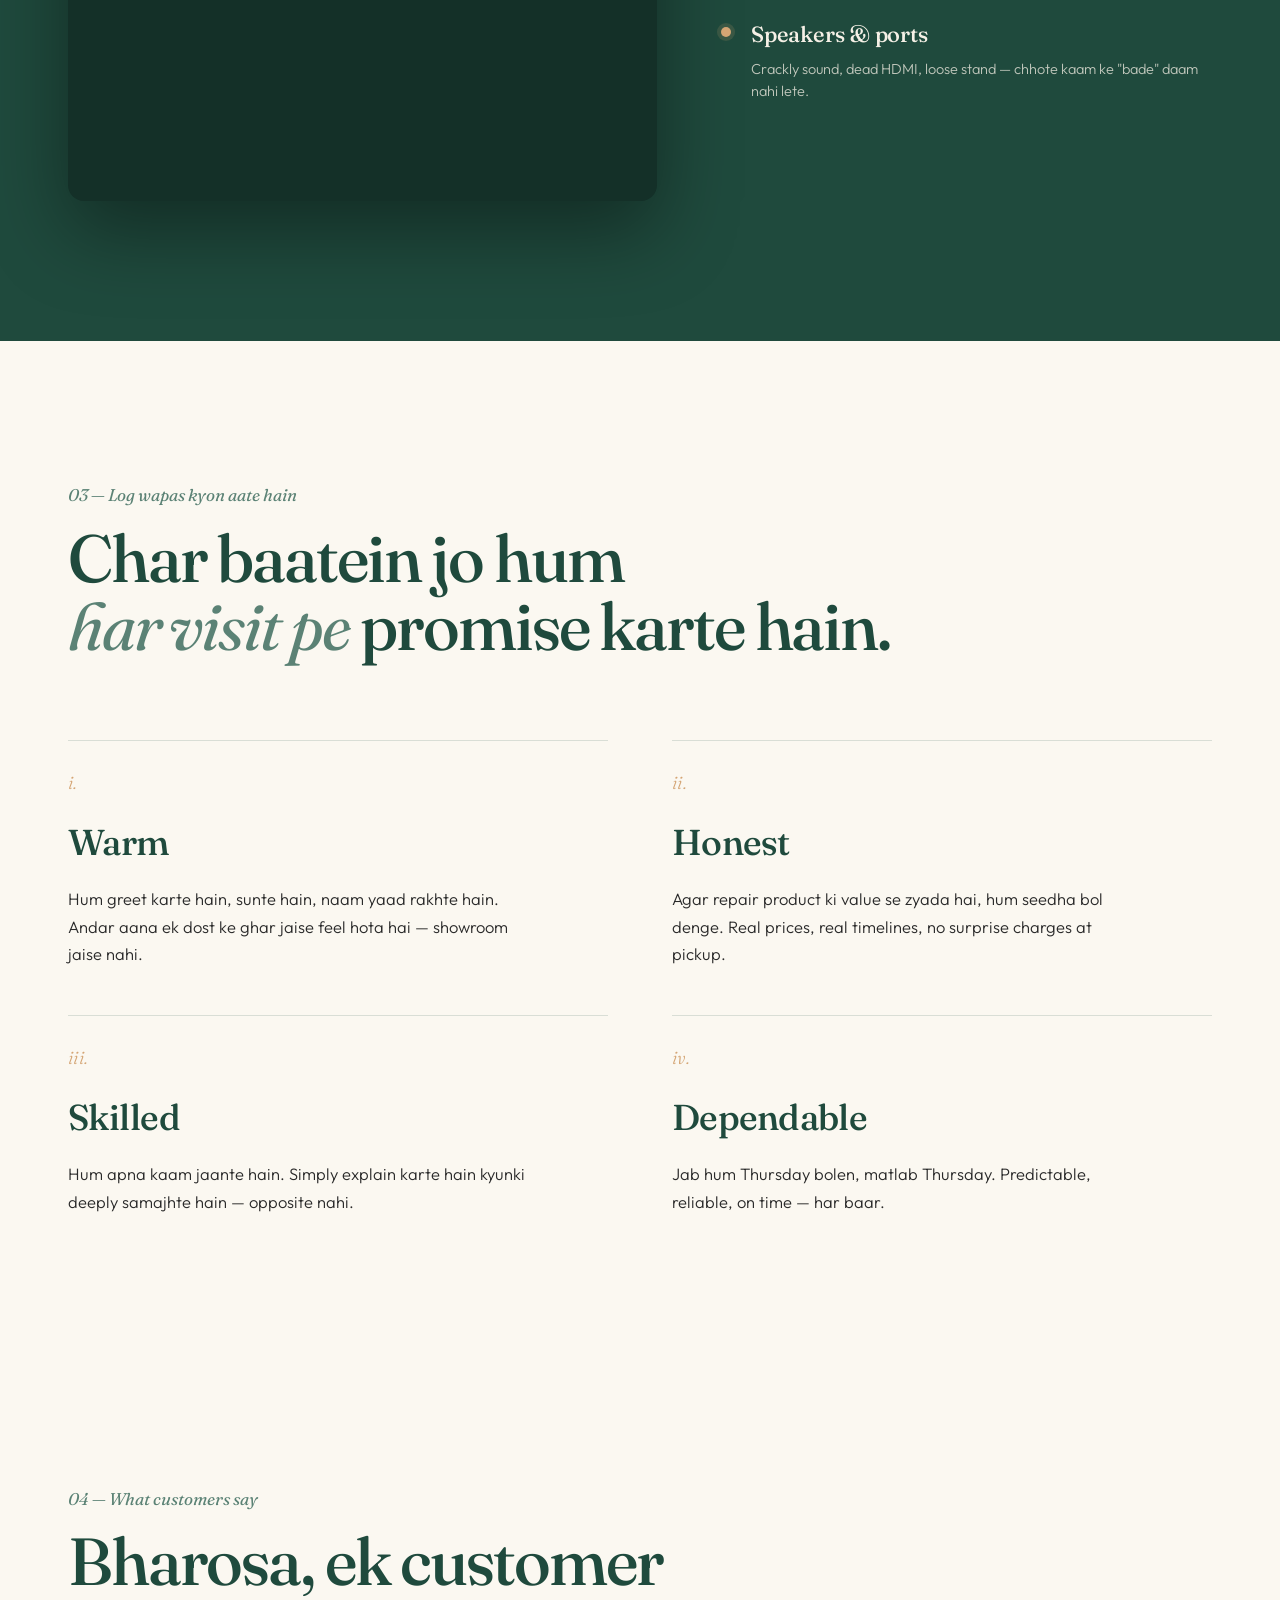
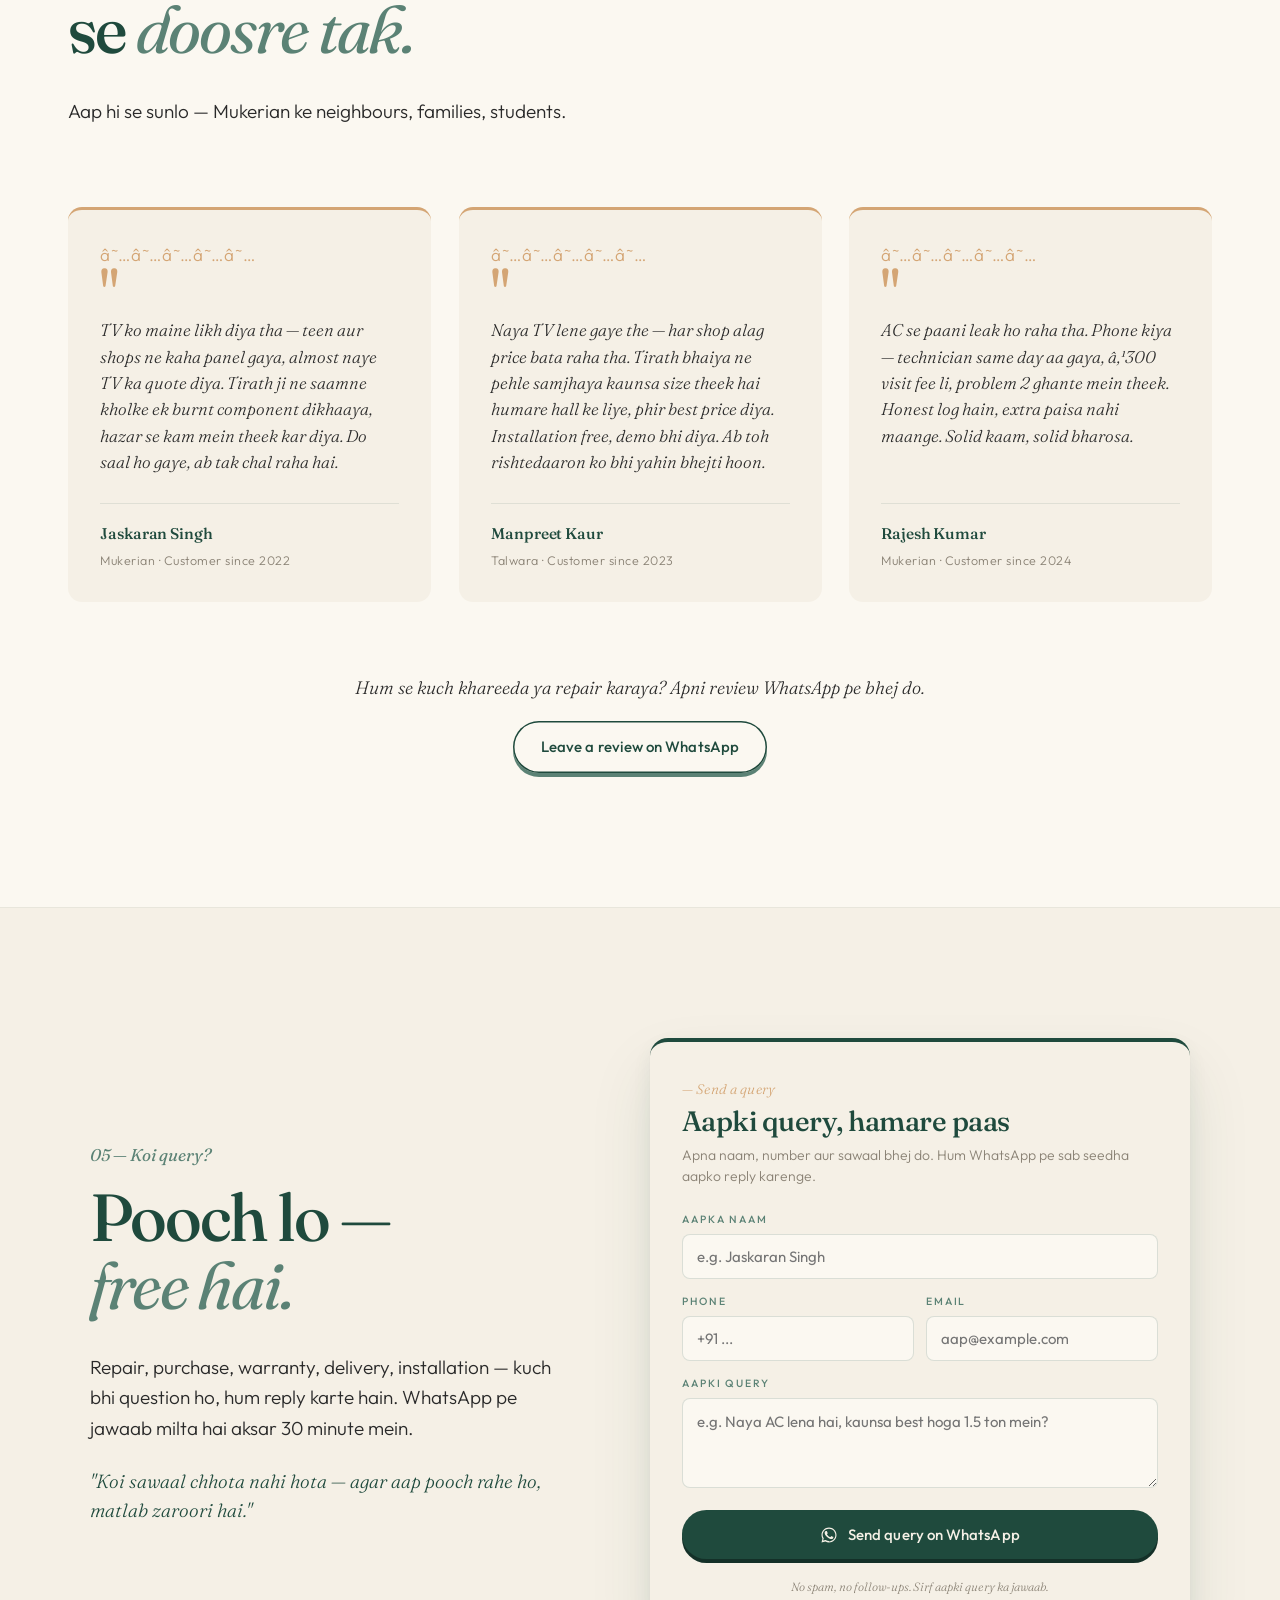
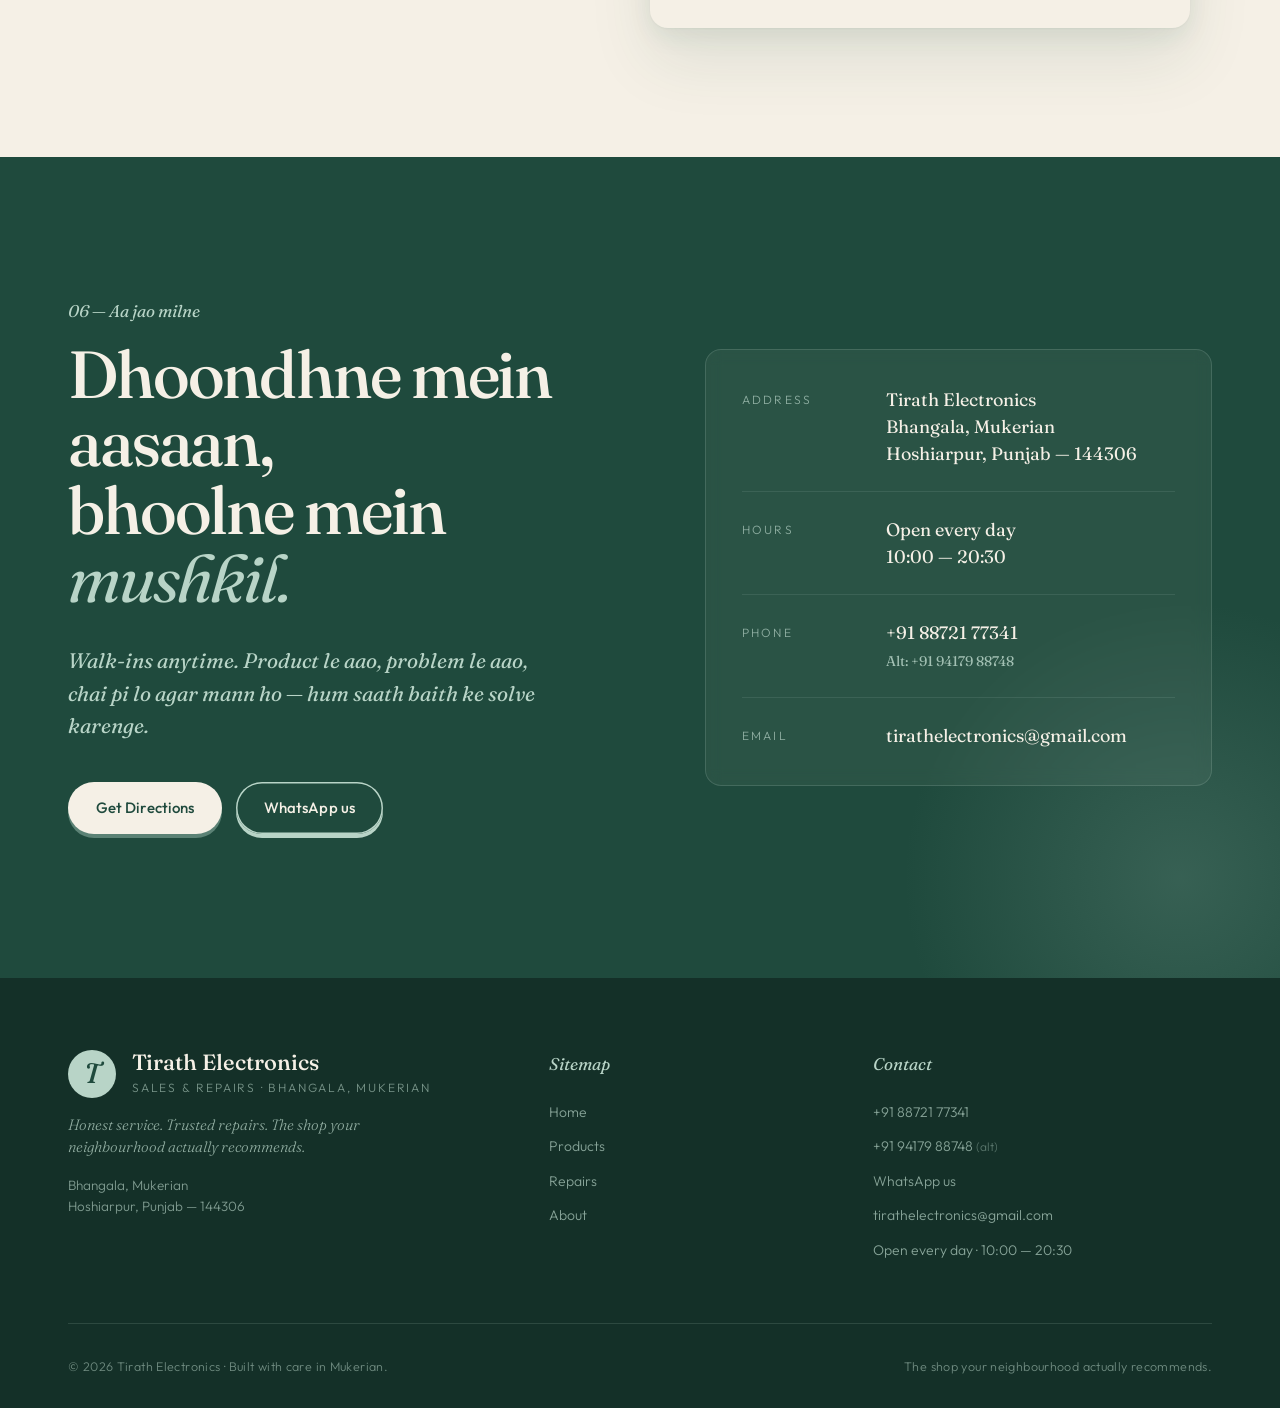
==== commit 221fa6d2: "Add 4-language switcher (Punjabi, Hindi, English, Hinglish) A compact pill switcher in the nav lets " ====
--- a/index.html
+++ b/index.html
@@ -15,10 +15,10 @@
 
 <!-- PROMO BAR -->
 <div class="promo-bar">
-  <span class="promo-tag">Special offer</span>
-  <strong>You'll get a discount</strong>
-  <span>on your purchase —</span>
-  <a href="https://wa.me/918872177341?text=Hi%2C+discount+offer+ke+baare+mein+puchna+tha." target="_blank" rel="noopener">Claim on WhatsApp →</a>
+  <span class="promo-tag" data-i18n="promo.tag">Special offer</span>
+  <strong data-i18n="promo.head">You'll get a discount</strong>
+  <span data-i18n="promo.sub">on your purchase —</span>
+  <a href="https://wa.me/918872177341?text=Hi%2C+discount+offer+ke+baare+mein+puchna+tha." target="_blank" rel="noopener"><span data-i18n="promo.cta">Claim on WhatsApp â†’</span></a>
 </div>
 
 <!-- NAV -->
@@ -32,11 +32,17 @@
       <span></span><span></span><span></span>
     </button>
     <div class="nav-links">
-      <a href="index.html">Home</a>
-      <a href="products.html">Products</a>
-      <a href="repairs.html">Repairs</a>
-      <a href="about.html">About</a>
-      <a href="tel:+918872177341" class="nav-cta">Call shop</a>
+      <a href="index.html" data-i18n="nav.home">Home</a>
+      <a href="products.html" data-i18n="nav.products">Products</a>
+      <a href="repairs.html" data-i18n="nav.repairs">Repairs</a>
+      <a href="about.html" data-i18n="nav.about">About</a>
+      <a href="tel:+918872177341" class="nav-cta" data-i18n="nav.call">Call shop</a>
+      <div class="lang-switcher" role="group" aria-label="Language">
+        <button type="button" class="lang-btn" data-lang="pa" title="à¨ªà©°à¨œà¨¾à¨¬à©€">à¨ªà©°</button>
+        <button type="button" class="lang-btn" data-lang="hi" title="à¤¹à¤¿à¤¨à¥à¤¦à¥€">à¤¹à¤¿</button>
+        <button type="button" class="lang-btn" data-lang="en" title="English">EN</button>
+        <button type="button" class="lang-btn" data-lang="hg" title="Hinglish">HG</button>
+      </div>
     </div>
   </div>
 </nav>
@@ -47,22 +53,22 @@
     <div class="hero-text">
       <div class="hero-eyebrow reveal">— Bhangala, Mukerian · Since 40+ years</div>
       <h1 class="hero-title reveal">
-        Honest service.<br>
-        Trusted <span class="ital">repairs.</span>
+        <span data-i18n="hero.title1">Honest service.</span><br>
+        <span data-i18n="hero.title2">Trusted</span> <span class="ital" data-i18n="hero.title2i">repairs.</span>
       </h1>
-      <p class="hero-tagline reveal">
+      <p class="hero-tagline reveal" data-i18n="hero.tagline">
         Bharosa, asli quality, sahi daam — har baar. The shop your
         neighbourhood actually recommends, for TVs, ACs, microwaves
         aur sab kuch jo ghar mein chahiye.
       </p>
       <div class="hero-actions reveal">
-        <a href="repairs.html" class="btn btn-primary">Get a repair quote</a>
-        <a href="products.html" class="btn btn-ghost">Browse products</a>
+        <a href="repairs.html" class="btn btn-primary" data-i18n="hero.btnRepair">Get a repair quote</a>
+        <a href="products.html" class="btn btn-ghost" data-i18n="hero.btnBrowse">Browse products</a>
       </div>
       <div class="hero-meta reveal">
-        <div><strong>Free diagnostic</strong><span>Check karne ka koi charge nahi</span></div>
-        <div><strong>40+ saal ka tajurba</strong><span>Tirath Singh, since day one</span></div>
-        <div><strong>WhatsApp updates</strong><span>Ho jaye toh batayenge</span></div>
+        <div><strong data-i18n="hero.metaFreeT">Free diagnostic</strong><span data-i18n="hero.metaFreeS">Check karne ka koi charge nahi</span></div>
+        <div><strong data-i18n="hero.meta40T">40+ saal ka tajurba</strong><span data-i18n="hero.meta40S">Tirath Singh, since day one</span></div>
+        <div><strong data-i18n="hero.metaWAT">WhatsApp updates</strong><span data-i18n="hero.metaWAS">Ho jaye toh batayenge</span></div>
       </div>
     </div>
 
@@ -142,7 +148,7 @@
     <div class="services-grid">
       <article class="service-card reveal">
         <div class="service-num">i</div>
-        <h3>Repairs</h3>
+        <h3 data-i18n="services.repair">Repairs</h3>
         <p>
           TVs, ACs, microwaves, sound systems, mixers — kuch bhi circuit
           wala. Le aao, hum aapke saamne diagnose karke real quote denge.
@@ -152,12 +158,12 @@
           <li>Original ya quality spares — choice aapki</li>
           <li>Theek karwana worth na ho toh seedha bata denge</li>
         </ul>
-        <a href="repairs.html" class="btn btn-ghost" style="margin-top: 8px;">See repairs →</a>
+        <a href="repairs.html" class="btn btn-ghost" style="margin-top: 8px;">See repairs â†’</a>
       </article>
 
       <article class="service-card service-card-feature reveal">
         <div class="service-num">ii</div>
-        <h3>New &amp; refurbished sales</h3>
+        <h3 data-i18n="services.sales">New &amp; refurbished sales</h3>
         <p>
           Hand-picked TVs aur appliances jo hum apne ghar mein bhi rakhenge.
           Har refurbished piece pehle test, khola aur serviced by us.
@@ -167,12 +173,12 @@
           <li>1-year shop warranty on refurbished</li>
           <li>Free delivery across Punjab</li>
         </ul>
-        <a href="products.html" class="btn btn-primary" style="margin-top: 8px;">Browse products →</a>
+        <a href="products.html" class="btn btn-primary" style="margin-top: 8px;">Browse products â†’</a>
       </article>
 
       <article class="service-card reveal">
         <div class="service-num">iii</div>
-        <h3>Honest advice</h3>
+        <h3 data-i18n="services.advice">Honest advice</h3>
         <p>
           Pata nahi naya lena hai ya purana theek karwana? Walk in karo.
           No appointment, no pressure, no upselling. Hum bata denge hum kya karenge.
@@ -182,7 +188,7 @@
           <li>Plain language, no tech jargon</li>
           <li>Costs nothing, helps a lot</li>
         </ul>
-        <a href="about.html" class="btn btn-ghost" style="margin-top: 8px;">About us →</a>
+        <a href="about.html" class="btn btn-ghost" style="margin-top: 8px;">About us â†’</a>
       </article>
     </div>
   </div>
@@ -215,7 +221,7 @@
           <span class="dot"></span>
           <div>
             <h4>Power &amp; mainboard</h4>
-            <p>Zyada-tar "dead TVs" ek ₹400 capacitor se theek ho jati hain. Pehle check karte hain.</p>
+            <p>Zyada-tar "dead TVs" ek â‚¹400 capacitor se theek ho jati hain. Pehle check karte hain.</p>
           </div>
         </div>
         <div class="showcase-item">
@@ -251,22 +257,22 @@
     <div class="values-grid">
       <div class="value reveal">
         <div class="value-mark">i.</div>
-        <h3>Warm</h3>
+        <h3 data-i18n="values.warm">Warm</h3>
         <p>Hum greet karte hain, sunte hain, naam yaad rakhte hain. Andar aana ek dost ke ghar jaise feel hota hai — showroom jaise nahi.</p>
       </div>
       <div class="value reveal">
         <div class="value-mark">ii.</div>
-        <h3>Honest</h3>
+        <h3 data-i18n="values.honest">Honest</h3>
         <p>Agar repair product ki value se zyada hai, hum seedha bol denge. Real prices, real timelines, no surprise charges at pickup.</p>
       </div>
       <div class="value reveal">
         <div class="value-mark">iii.</div>
-        <h3>Skilled</h3>
+        <h3 data-i18n="values.skilled">Skilled</h3>
         <p>Hum apna kaam jaante hain. Simply explain karte hain kyunki deeply samajhte hain — opposite nahi.</p>
       </div>
       <div class="value reveal">
         <div class="value-mark">iv.</div>
-        <h3>Dependable</h3>
+        <h3 data-i18n="values.dependable">Dependable</h3>
         <p>Jab hum Thursday bolen, matlab Thursday. Predictable, reliable, on time — har baar.</p>
       </div>
     </div>
@@ -289,7 +295,7 @@
 
     <div class="reviews-grid">
       <article class="review-card reveal">
-        <div class="review-stars" aria-label="5 stars">★★★★★</div>
+        <div class="review-stars" aria-label="5 stars">â˜…â˜…â˜…â˜…â˜…</div>
         <p class="review-text">
           TV ko maine likh diya tha — teen aur shops ne kaha panel gaya,
           almost naye TV ka quote diya. Tirath ji ne saamne kholke ek
@@ -303,7 +309,7 @@
       </article>
 
       <article class="review-card reveal">
-        <div class="review-stars" aria-label="5 stars">★★★★★</div>
+        <div class="review-stars" aria-label="5 stars">â˜…â˜…â˜…â˜…â˜…</div>
         <p class="review-text">
           Naya TV lene gaye the — har shop alag price bata raha tha.
           Tirath bhaiya ne pehle samjhaya kaunsa size theek hai humare
@@ -317,10 +323,10 @@
       </article>
 
       <article class="review-card reveal">
-        <div class="review-stars" aria-label="5 stars">★★★★★</div>
+        <div class="review-stars" aria-label="5 stars">â˜…â˜…â˜…â˜…â˜…</div>
         <p class="review-text">
           AC se paani leak ho raha tha. Phone kiya — technician same
-          day aa gaya, ₹300 visit fee li, problem 2 ghante mein theek.
+          day aa gaya, â‚¹300 visit fee li, problem 2 ghante mein theek.
           Honest log hain, extra paisa nahi maange. Solid kaam,
           solid bharosa.
         </p>
@@ -410,26 +416,26 @@
         </p>
 
         <div class="visit-actions reveal">
-          <a href="https://www.google.com/maps/dir//Tirath+Electronics+LCD+LED+repair+center,+New+Guru+Nanak+market,+Bhangala,+Punjab+144306/@32.0199173,75.6079544,17z/data=!4m16!1m7!3m6!1s0x391b9b8239a84ecb:0xc5061a316b157220!2sTirath+Electronics+LCD+LED+repair+center!8m2!3d32.0199128!4d75.6105293!16s%2Fg%2F11j242d_kf!4m7!1m0!1m5!1m1!1s0x391b9b8239a84ecb:0xc5061a316b157220!2m2!1d75.6105293!2d32.0199128" target="_blank" rel="noopener" class="btn btn-cream">Get Directions</a>
+          <a href="https://www.google.com/maps/dir//Tirath+Electronics+LCD+LED+repair+center,+New+Guru+Nanak+market,+Bhangala,+Punjab+144306/@32.0199173,75.6079544,17z/data=!4m16!1m7!3m6!1s0x391b9b8239a84ecb:0xc5061a316b157220!2sTirath+Electronics+LCD+LED+repair+center!8m2!3d32.0199128!4d75.6105293!16s%2Fg%2F11j242d_kf!4m7!1m0!1m5!1m1!1s0x391b9b8239a84ecb:0xc5061a316b157220!2m2!1d75.6105293!2d32.0199128" target="_blank" rel="noopener" class="btn btn-cream" data-i18n="visit.directions">Get Directions</a>
           <a href="https://wa.me/918872177341?text=Hi%2C+Tirath+Electronics+se+baat+karni+thi" target="_blank" rel="noopener" class="btn btn-ghost-light">WhatsApp us</a>
         </div>
       </div>
 
       <div class="visit-card reveal">
         <div class="visit-row">
-          <span class="visit-label">Address</span>
+          <span class="visit-label" data-i18n="visit.address">Address</span>
           <span class="visit-value">Tirath Electronics<br>Bhangala, Mukerian<br>Hoshiarpur, Punjab — 144306</span>
         </div>
         <div class="visit-row">
-          <span class="visit-label">Hours</span>
+          <span class="visit-label" data-i18n="visit.hours">Hours</span>
           <span class="visit-value">Open every day<br>10:00 — 20:30</span>
         </div>
         <div class="visit-row">
-          <span class="visit-label">Phone</span>
+          <span class="visit-label" data-i18n="visit.phone">Phone</span>
           <span class="visit-value">+91 88721 77341<br><span style="font-size: 14px; color: var(--mint); opacity: 0.85;">Alt: +91 94179 88748</span></span>
         </div>
         <div class="visit-row">
-          <span class="visit-label">Email</span>
+          <span class="visit-label" data-i18n="visit.email">Email</span>
           <span class="visit-value">tirathelectronics@gmail.com</span>
         </div>
       </div>
@@ -449,7 +455,7 @@
             <div class="footer-sub">Sales &amp; Repairs · Bhangala, Mukerian</div>
           </div>
         </div>
-        <p class="footer-tagline">Honest service. Trusted repairs. The shop your neighbourhood actually recommends.</p>
+        <p class="footer-tagline" data-i18n="footer.tagline">Honest service. Trusted repairs. The shop your neighbourhood actually recommends.</p>
         <p class="footer-address">
           Bhangala, Mukerian<br>
           Hoshiarpur, Punjab — 144306
@@ -457,29 +463,29 @@
       </div>
 
       <div class="footer-col">
-        <h4>Sitemap</h4>
+        <h4 data-i18n="footer.sitemap">Sitemap</h4>
         <ul>
-          <li><a href="index.html">Home</a></li>
-          <li><a href="products.html">Products</a></li>
-          <li><a href="repairs.html">Repairs</a></li>
-          <li><a href="about.html">About &amp; Visit</a></li>
+          <li><a href="index.html" data-i18n="nav.home">Home</a></li>
+          <li><a href="products.html" data-i18n="nav.products">Products</a></li>
+          <li><a href="repairs.html" data-i18n="nav.repairs">Repairs</a></li>
+          <li><a href="about.html" data-i18n="nav.about">About</a></li>
         </ul>
       </div>
 
       <div class="footer-col">
-        <h4>Contact</h4>
+        <h4 data-i18n="footer.contact">Contact</h4>
         <ul>
           <li><a href="tel:+918872177341">+91 88721 77341</a></li>
           <li><a href="tel:+919417988748">+91 94179 88748 <span style="opacity:0.6; font-size: 12px;">(alt)</span></a></li>
-          <li><a href="https://wa.me/918872177341" target="_blank" rel="noopener">WhatsApp us</a></li>
+          <li><a href="https://wa.me/918872177341" target="_blank" rel="noopener"><span data-i18n="footer.waBtn">WhatsApp us</span></a></li>
           <li><a href="mailto:tirathelectronics@gmail.com">tirathelectronics@gmail.com</a></li>
-          <li>Open every day · 10:00 — 20:30</li>
+          <li data-i18n="footer.hours">Open every day · 10:00 — 20:30</li>
         </ul>
       </div>
     </div>
 
     <div class="footer-bottom">
-      <span>© 2026 Tirath Electronics · Built with care in Mukerian.</span>
+      <span data-i18n="footer.copyright">© 2026 Tirath Electronics · Built with care in Mukerian.</span>
       <span>The shop your neighbourhood actually recommends.</span>
     </div>
   </div>
@@ -490,6 +496,7 @@
   <svg viewBox="0 0 24 24"><path d="M17.5 14.4c-.3-.1-1.7-.8-2-.9-.3-.1-.5-.1-.7.1-.2.3-.8.9-.9 1.1-.2.2-.3.2-.6.1-.3-.1-1.2-.4-2.3-1.4-.9-.8-1.4-1.7-1.6-2-.2-.3 0-.4.1-.6.1-.1.3-.3.4-.5.1-.2.2-.3.3-.5.1-.2 0-.4 0-.5 0-.1-.7-1.6-.9-2.2-.2-.6-.5-.5-.7-.5h-.6c-.2 0-.5.1-.8.4-.3.3-1 1-1 2.4 0 1.4 1 2.8 1.2 3 .1.2 2 3 4.9 4.2.7.3 1.2.5 1.6.6.7.2 1.3.2 1.8.1.6-.1 1.7-.7 1.9-1.4.2-.7.2-1.3.2-1.4-.1-.1-.3-.2-.5-.2zM12 2C6.5 2 2 6.5 2 12c0 1.8.5 3.5 1.3 5L2 22l5.2-1.3c1.4.8 3.1 1.3 4.8 1.3 5.5 0 10-4.5 10-10S17.5 2 12 2zm0 18c-1.6 0-3.1-.4-4.4-1.2l-.3-.2-3.1.8.8-3-.2-.3C3.9 14.7 3.5 13.4 3.5 12c0-4.7 3.8-8.5 8.5-8.5s8.5 3.8 8.5 8.5-3.8 8.5-8.5 8.5z"/></svg>
 </a>
 
+<script src="js/i18n.js"></script>
 <script src="js/main.js"></script>
 </body>
 </html>
--- a/css/styles.css
+++ b/css/styles.css
@@ -186,6 +186,61 @@
 .nav-cta:hover {
   background: var(--forest-deep);
   transform: translateY(-1px);
+}
+
+/* ===== LANGUAGE SWITCHER ===== */
+.lang-switcher {
+  display: inline-flex;
+  background: rgba(31, 74, 61, 0.06);
+  border-radius: 999px;
+  padding: 3px;
+  gap: 1px;
+  align-items: center;
+}
+
+.lang-btn {
+  background: transparent;
+  border: none;
+  padding: 6px 11px;
+  font-family: inherit;
+  font-size: 12.5px;
+  color: var(--muted);
+  cursor: pointer;
+  border-radius: 999px;
+  transition: background 0.2s ease, color 0.2s ease;
+  font-weight: 500;
+  min-width: 30px;
+  line-height: 1;
+  letter-spacing: 0.02em;
+}
+
+.lang-btn::after {
+  /* prevent the hover underline from nav-links a rule */
+  display: none !important;
+  content: none !important;
+}
+
+.lang-btn:hover {
+  color: var(--forest);
+  background: rgba(31, 74, 61, 0.08);
+}
+
+.lang-btn.active {
+  background: var(--forest);
+  color: var(--cream);
+}
+
+.lang-btn.active:hover {
+  background: var(--forest-deep);
+  color: var(--cream);
+}
+
+@media (max-width: 768px) {
+  .lang-switcher {
+    margin-top: 18px;
+    align-self: flex-start;
+  }
+  .lang-btn { padding: 8px 14px; font-size: 14px; }
 }
 
 /* ===== HERO ===== */
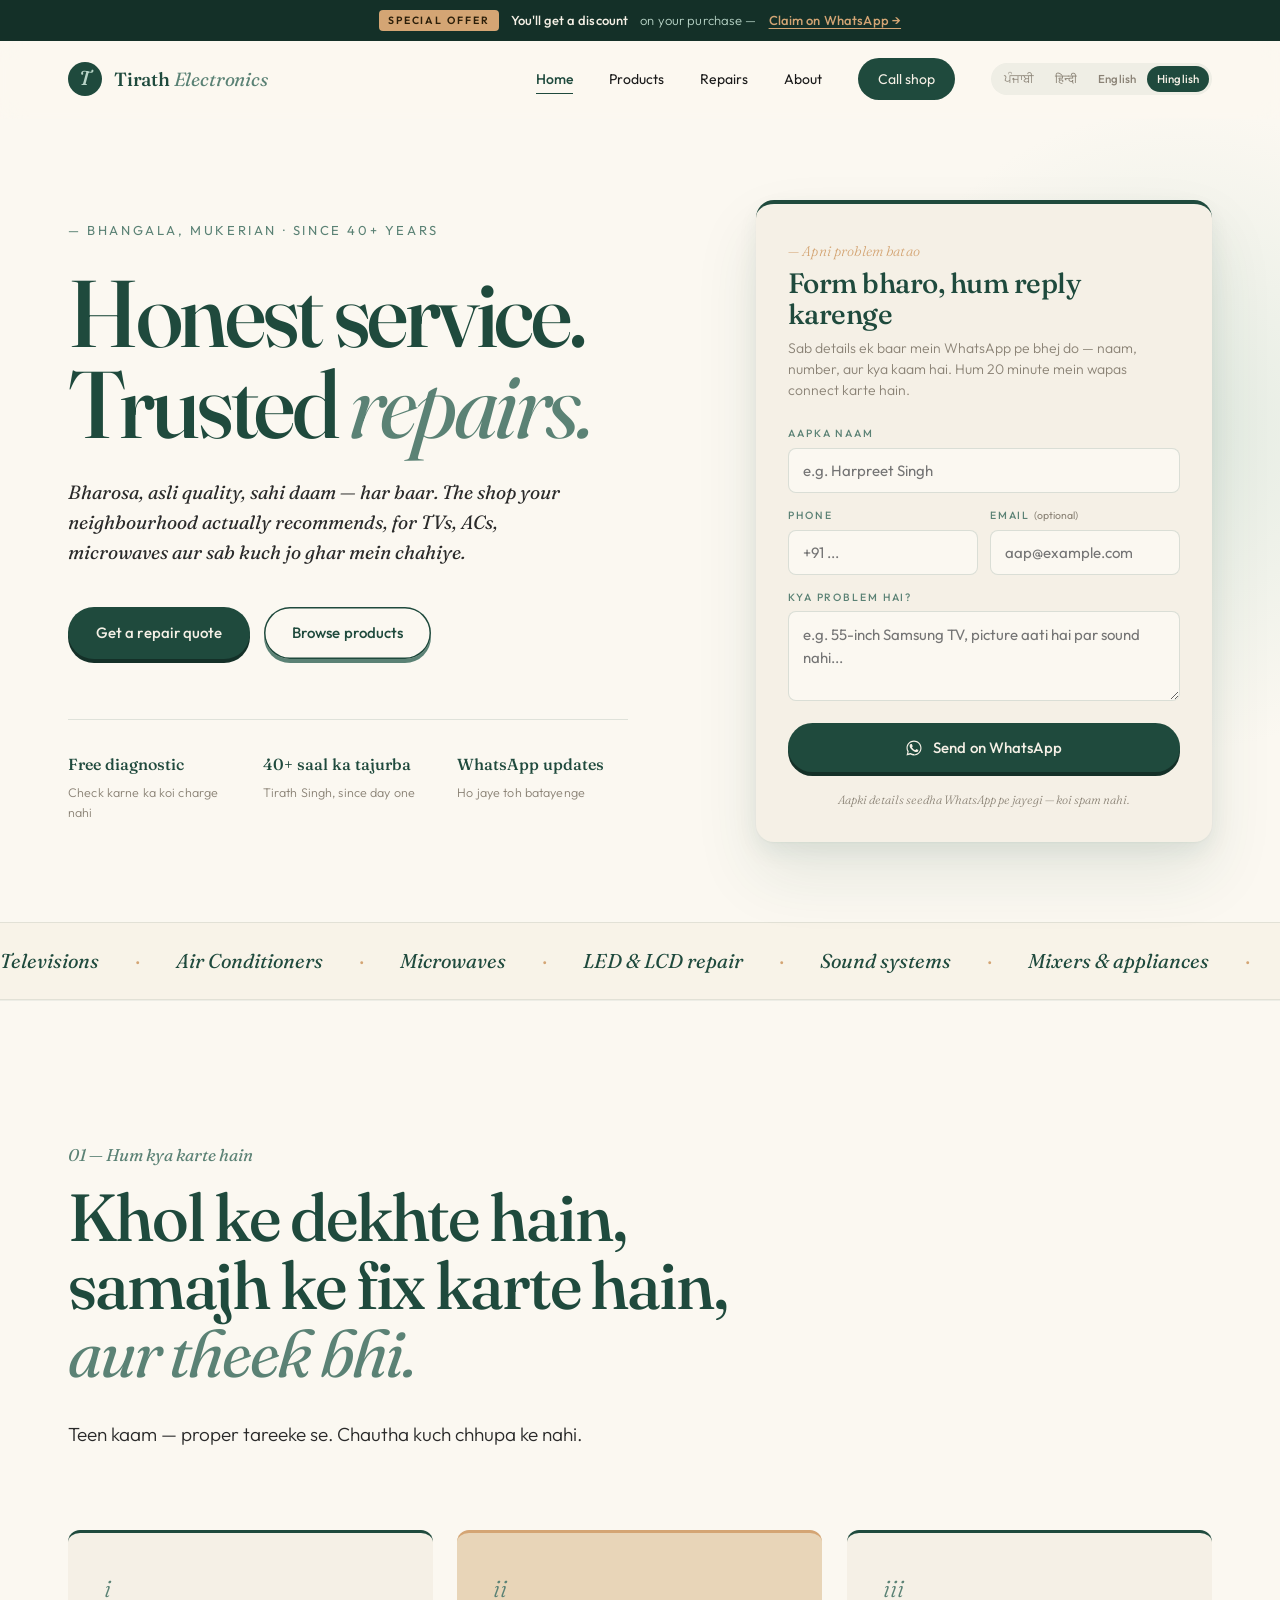
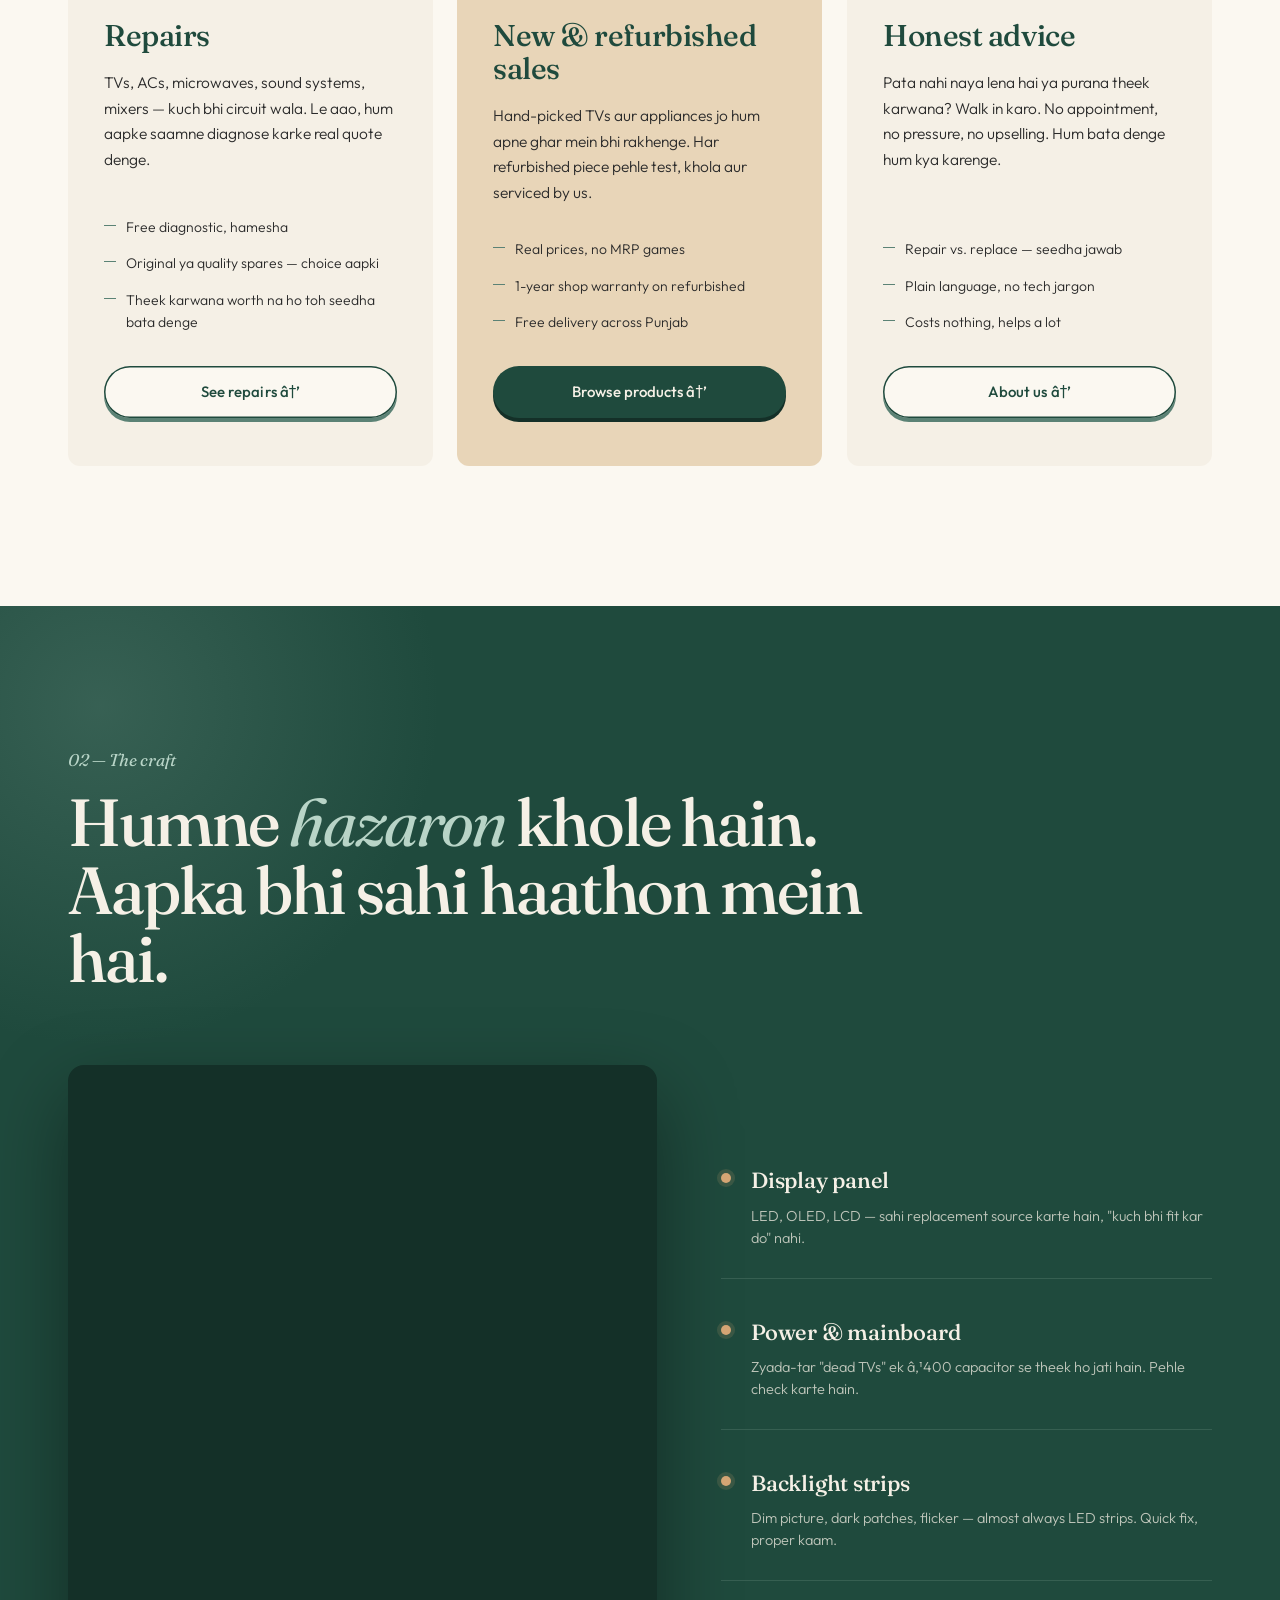
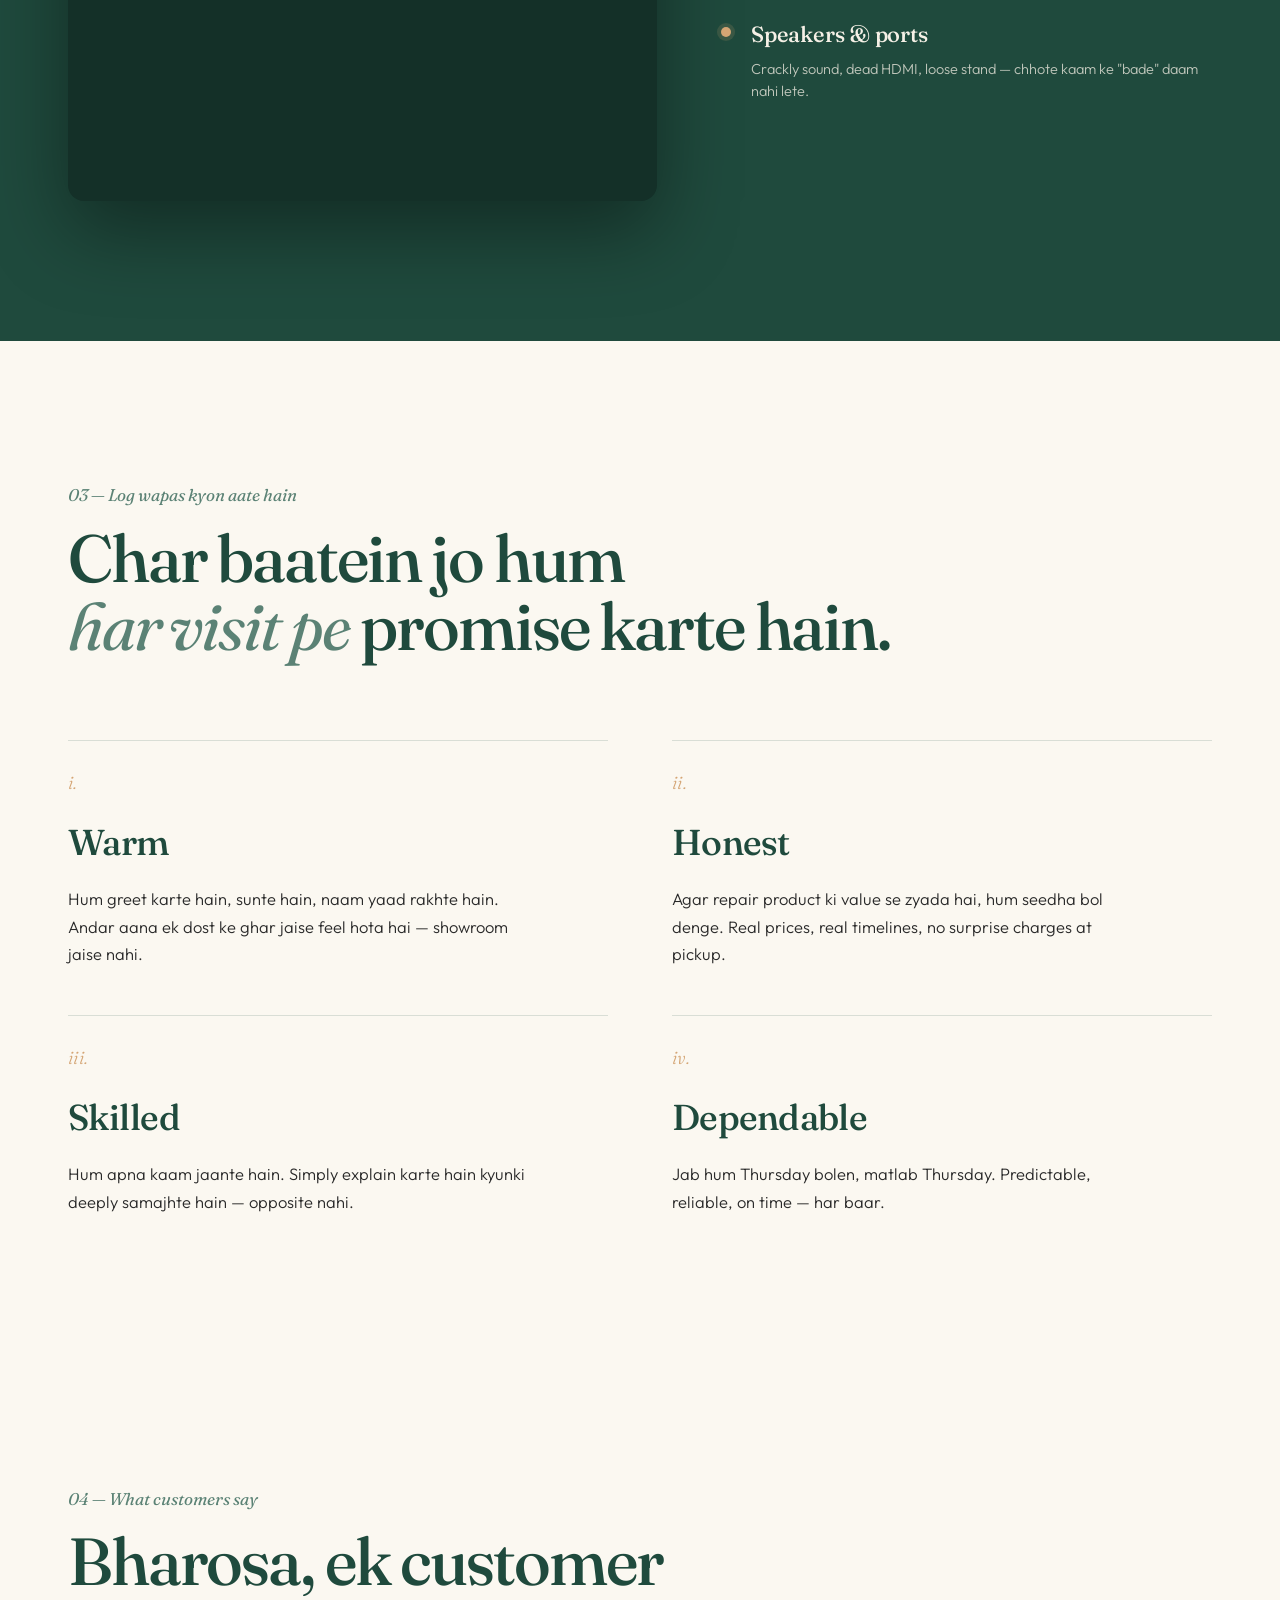
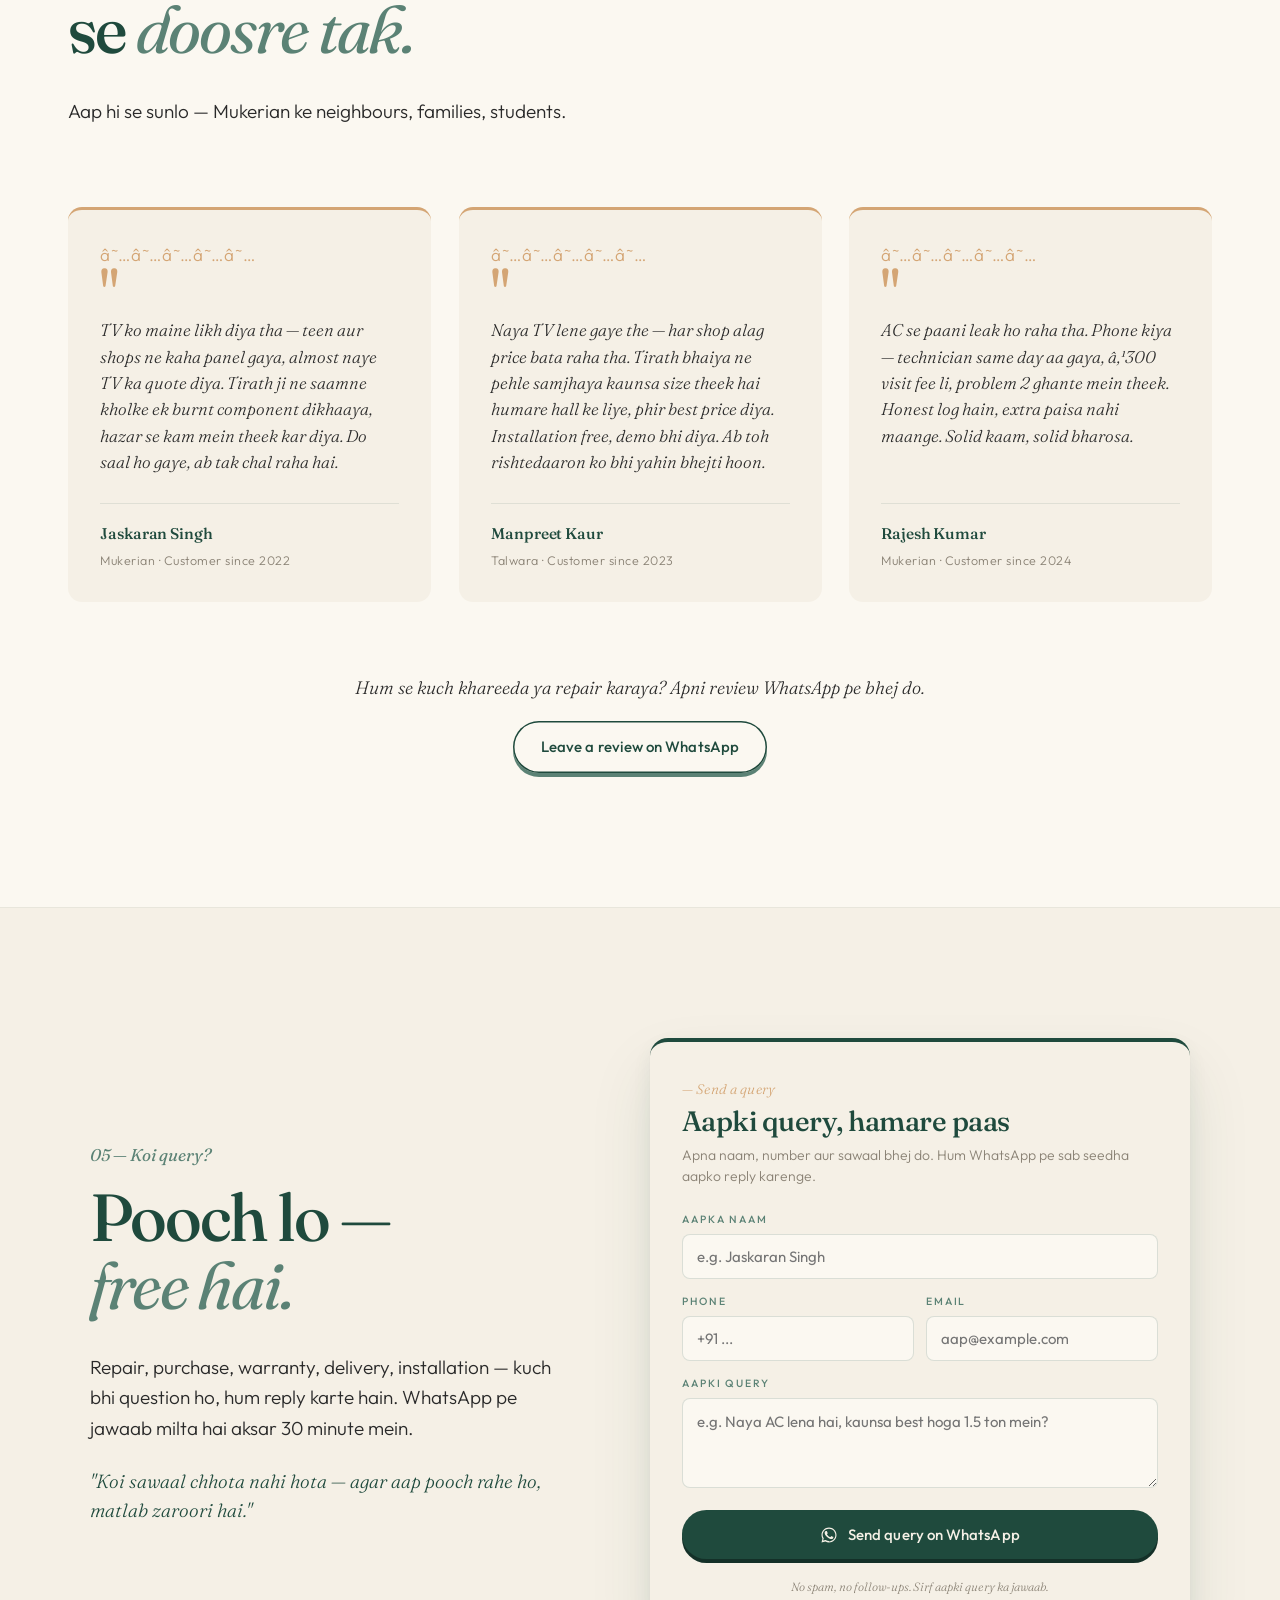
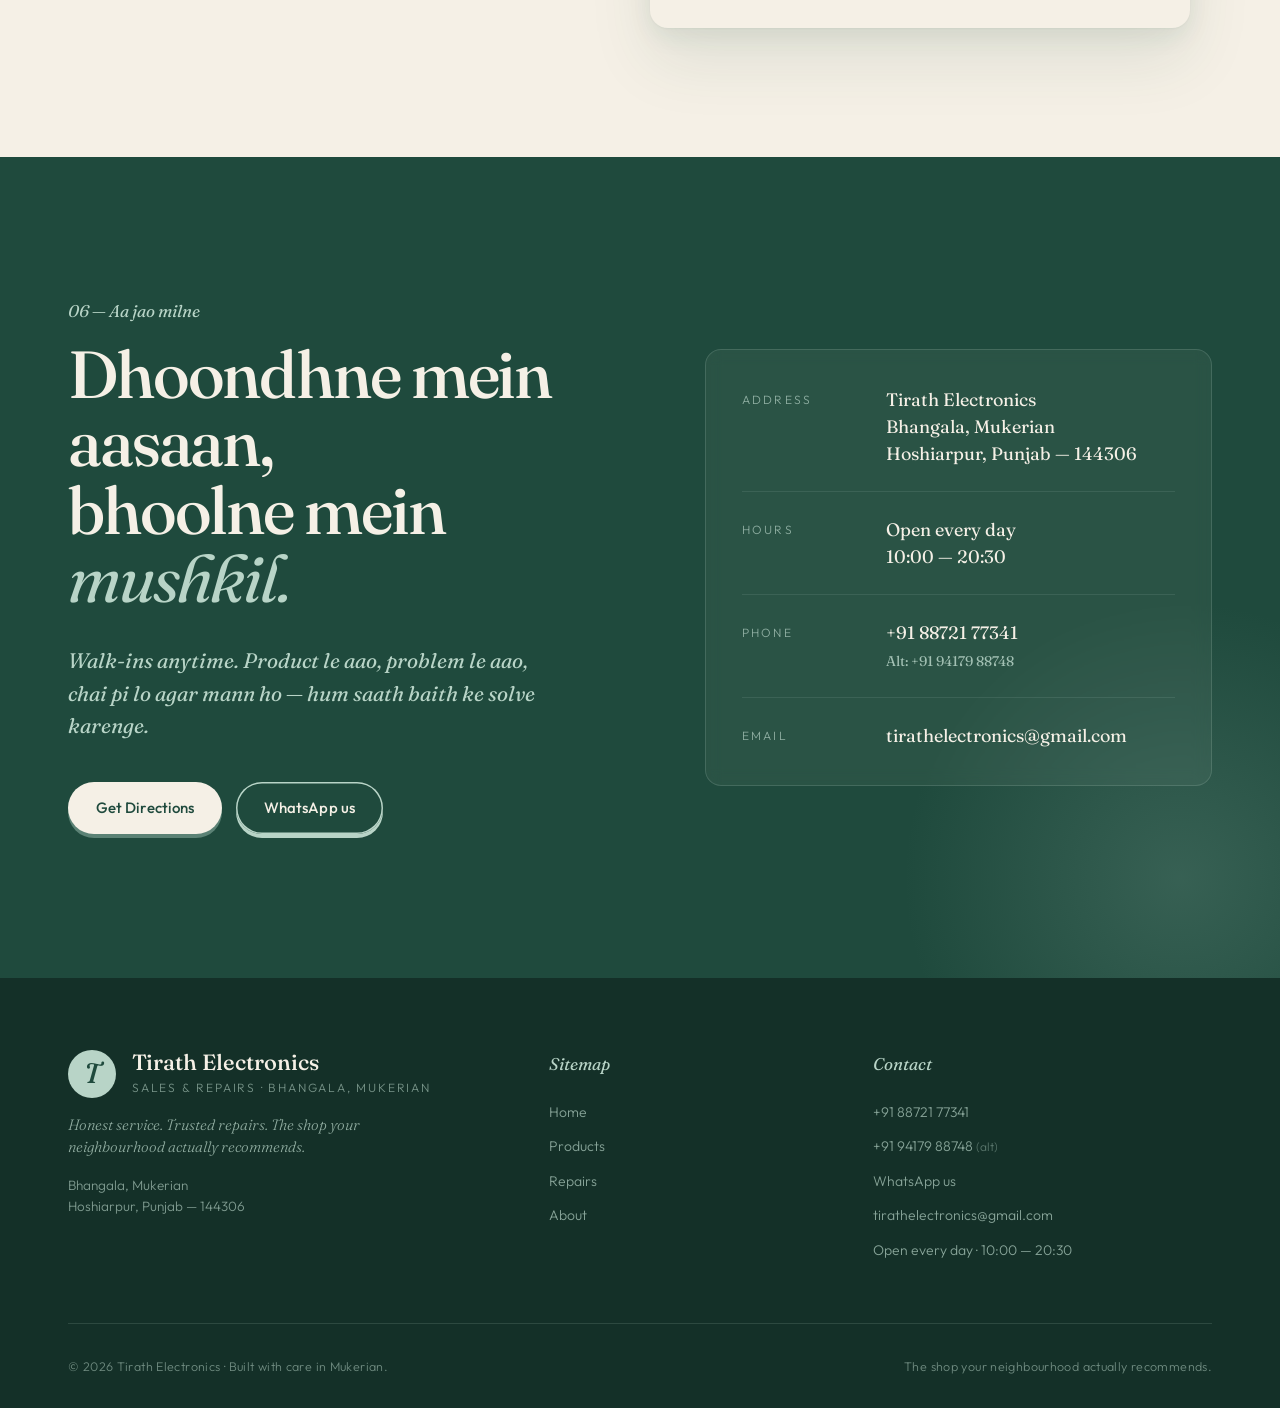
==== commit 11ba165a: "Native word labels on language switcher and much broader translations Switcher buttons now show full" ====
--- a/index.html
+++ b/index.html
@@ -38,10 +38,10 @@
       <a href="about.html" data-i18n="nav.about">About</a>
       <a href="tel:+918872177341" class="nav-cta" data-i18n="nav.call">Call shop</a>
       <div class="lang-switcher" role="group" aria-label="Language">
-        <button type="button" class="lang-btn" data-lang="pa" title="à¨ªà©°à¨œà¨¾à¨¬à©€">à¨ªà©°</button>
-        <button type="button" class="lang-btn" data-lang="hi" title="à¤¹à¤¿à¤¨à¥à¤¦à¥€">à¤¹à¤¿</button>
-        <button type="button" class="lang-btn" data-lang="en" title="English">EN</button>
-        <button type="button" class="lang-btn" data-lang="hg" title="Hinglish">HG</button>
+        <button type="button" class="lang-btn" data-lang="pa">ਪੰਜਾਬੀ</button>
+        <button type="button" class="lang-btn" data-lang="hi">हिन्दी</button>
+        <button type="button" class="lang-btn" data-lang="en">English</button>
+        <button type="button" class="lang-btn" data-lang="hg">Hinglish</button>
       </div>
     </div>
   </div>
@@ -149,7 +149,7 @@
       <article class="service-card reveal">
         <div class="service-num">i</div>
         <h3 data-i18n="services.repair">Repairs</h3>
-        <p>
+        <p data-i18n="services.repairDesc">
           TVs, ACs, microwaves, sound systems, mixers — kuch bhi circuit
           wala. Le aao, hum aapke saamne diagnose karke real quote denge.
         </p>
@@ -164,7 +164,7 @@
       <article class="service-card service-card-feature reveal">
         <div class="service-num">ii</div>
         <h3 data-i18n="services.sales">New &amp; refurbished sales</h3>
-        <p>
+        <p data-i18n="services.salesDesc">
           Hand-picked TVs aur appliances jo hum apne ghar mein bhi rakhenge.
           Har refurbished piece pehle test, khola aur serviced by us.
         </p>
@@ -179,7 +179,7 @@
       <article class="service-card reveal">
         <div class="service-num">iii</div>
         <h3 data-i18n="services.advice">Honest advice</h3>
-        <p>
+        <p data-i18n="services.adviceDesc">
           Pata nahi naya lena hai ya purana theek karwana? Walk in karo.
           No appointment, no pressure, no upselling. Hum bata denge hum kya karenge.
         </p>
@@ -258,22 +258,22 @@
       <div class="value reveal">
         <div class="value-mark">i.</div>
         <h3 data-i18n="values.warm">Warm</h3>
-        <p>Hum greet karte hain, sunte hain, naam yaad rakhte hain. Andar aana ek dost ke ghar jaise feel hota hai — showroom jaise nahi.</p>
+        <p data-i18n="values.warmDesc">Hum greet karte hain, sunte hain, naam yaad rakhte hain. Andar aana ek dost ke ghar jaise feel hota hai — showroom jaise nahi.</p>
       </div>
       <div class="value reveal">
         <div class="value-mark">ii.</div>
         <h3 data-i18n="values.honest">Honest</h3>
-        <p>Agar repair product ki value se zyada hai, hum seedha bol denge. Real prices, real timelines, no surprise charges at pickup.</p>
+        <p data-i18n="values.honestDesc">Agar repair product ki value se zyada hai, hum seedha bol denge. Real prices, real timelines, no surprise charges at pickup.</p>
       </div>
       <div class="value reveal">
         <div class="value-mark">iii.</div>
         <h3 data-i18n="values.skilled">Skilled</h3>
-        <p>Hum apna kaam jaante hain. Simply explain karte hain kyunki deeply samajhte hain — opposite nahi.</p>
+        <p data-i18n="values.skilledDesc">Hum apna kaam jaante hain. Simply explain karte hain kyunki deeply samajhte hain — opposite nahi.</p>
       </div>
       <div class="value reveal">
         <div class="value-mark">iv.</div>
         <h3 data-i18n="values.dependable">Dependable</h3>
-        <p>Jab hum Thursday bolen, matlab Thursday. Predictable, reliable, on time — har baar.</p>
+        <p data-i18n="values.dependableDesc">Jab hum Thursday bolen, matlab Thursday. Predictable, reliable, on time — har baar.</p>
       </div>
     </div>
   </div>
@@ -288,7 +288,7 @@
         Bharosa, ek customer<br>
         se <span class="ital">doosre tak.</span>
       </h2>
-      <p class="lead reveal">
+      <p class="lead reveal" data-i18n="reviews.sub">
         Aap hi se sunlo — Mukerian ke neighbours, families, students.
       </p>
     </div>
@@ -410,14 +410,14 @@
           Dhoondhne mein aasaan,<br>
           bhoolne mein <span class="ital">mushkil.</span>
         </h2>
-        <p class="visit-lead reveal">
+        <p class="visit-lead reveal" data-i18n="visit.lead">
           Walk-ins anytime. Product le aao, problem le aao, chai pi lo
           agar mann ho — hum saath baith ke solve karenge.
         </p>
 
         <div class="visit-actions reveal">
           <a href="https://www.google.com/maps/dir//Tirath+Electronics+LCD+LED+repair+center,+New+Guru+Nanak+market,+Bhangala,+Punjab+144306/@32.0199173,75.6079544,17z/data=!4m16!1m7!3m6!1s0x391b9b8239a84ecb:0xc5061a316b157220!2sTirath+Electronics+LCD+LED+repair+center!8m2!3d32.0199128!4d75.6105293!16s%2Fg%2F11j242d_kf!4m7!1m0!1m5!1m1!1s0x391b9b8239a84ecb:0xc5061a316b157220!2m2!1d75.6105293!2d32.0199128" target="_blank" rel="noopener" class="btn btn-cream" data-i18n="visit.directions">Get Directions</a>
-          <a href="https://wa.me/918872177341?text=Hi%2C+Tirath+Electronics+se+baat+karni+thi" target="_blank" rel="noopener" class="btn btn-ghost-light">WhatsApp us</a>
+          <a href="https://wa.me/918872177341?text=Hi%2C+Tirath+Electronics+se+baat+karni+thi" target="_blank" rel="noopener" class="btn btn-ghost-light"><span data-i18n="visit.whatsapp">WhatsApp us</span></a>
         </div>
       </div>
 
--- a/css/styles.css
+++ b/css/styles.css
@@ -201,17 +201,17 @@
 .lang-btn {
   background: transparent;
   border: none;
-  padding: 6px 11px;
+  padding: 6px 10px;
   font-family: inherit;
-  font-size: 12.5px;
+  font-size: 11.5px;
   color: var(--muted);
   cursor: pointer;
   border-radius: 999px;
   transition: background 0.2s ease, color 0.2s ease;
   font-weight: 500;
-  min-width: 30px;
-  line-height: 1;
-  letter-spacing: 0.02em;
+  line-height: 1.2;
+  letter-spacing: 0.01em;
+  white-space: nowrap;
 }
 
 .lang-btn::after {
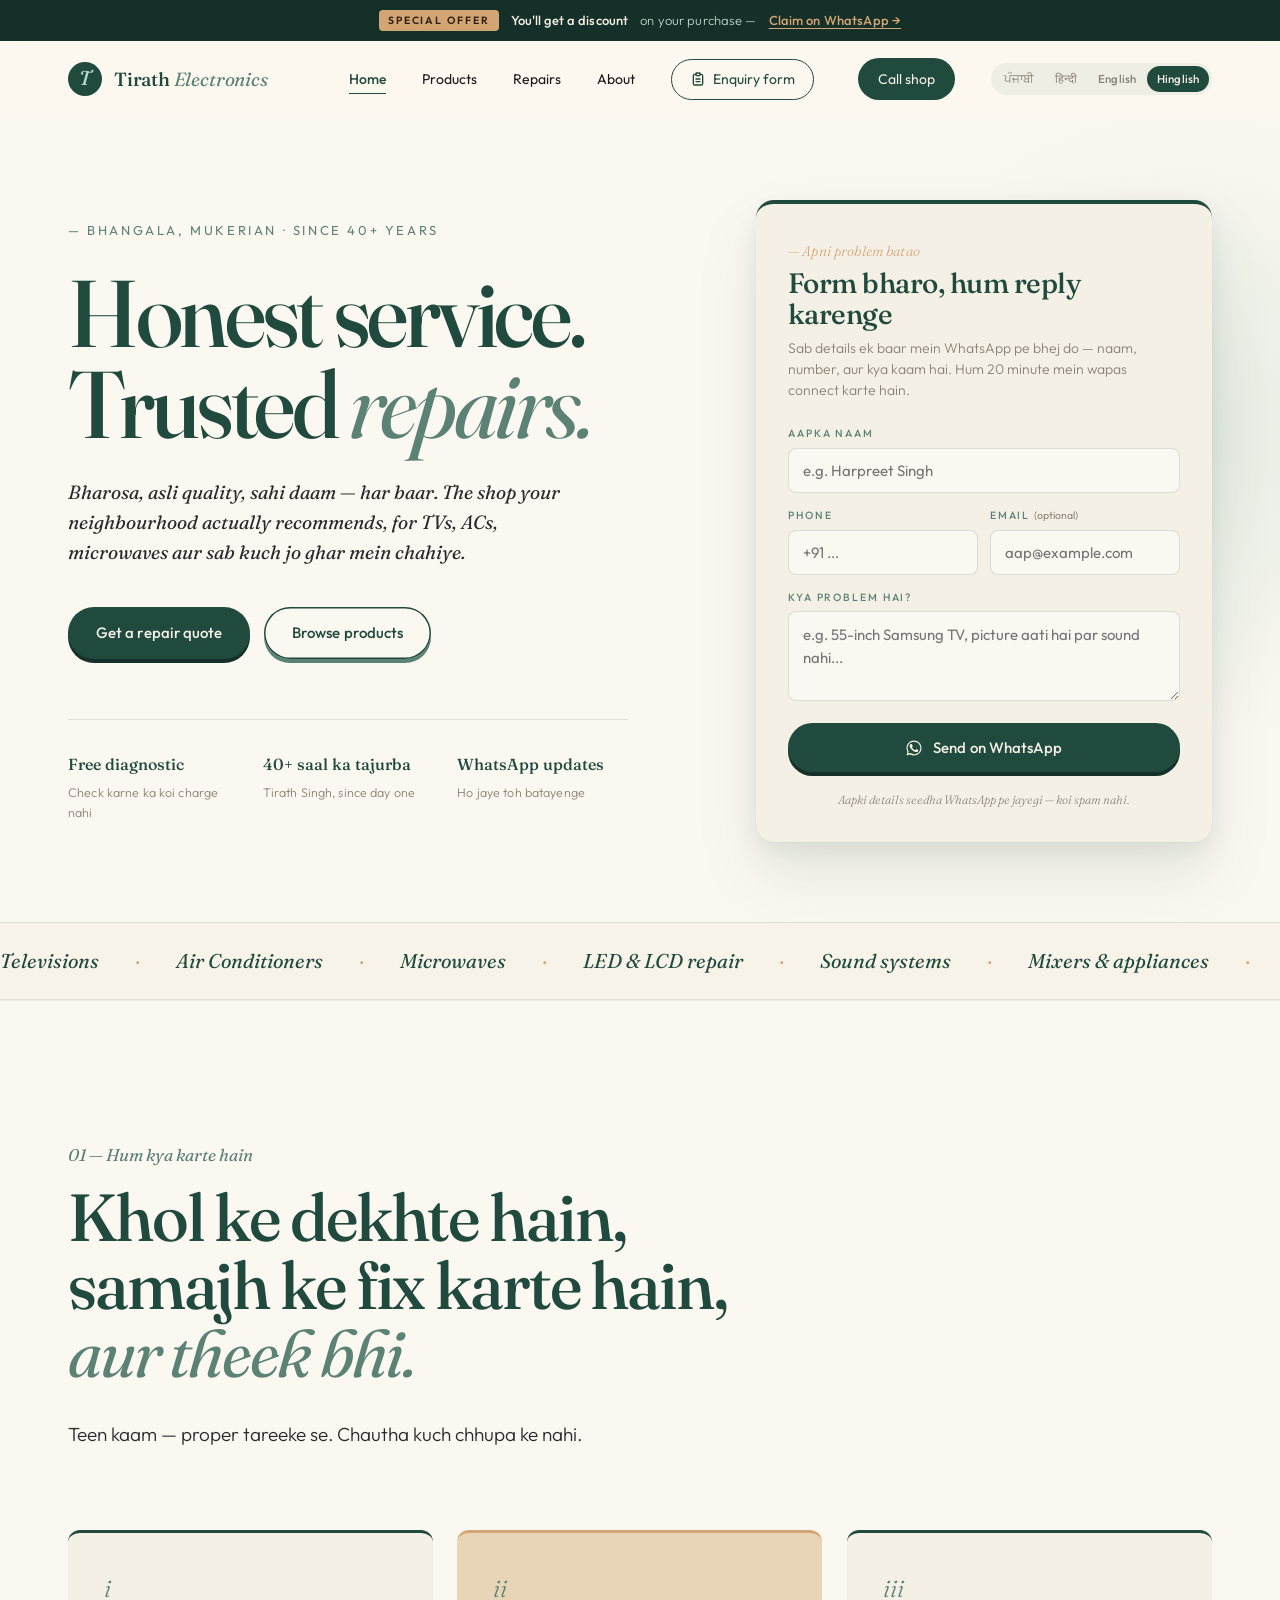
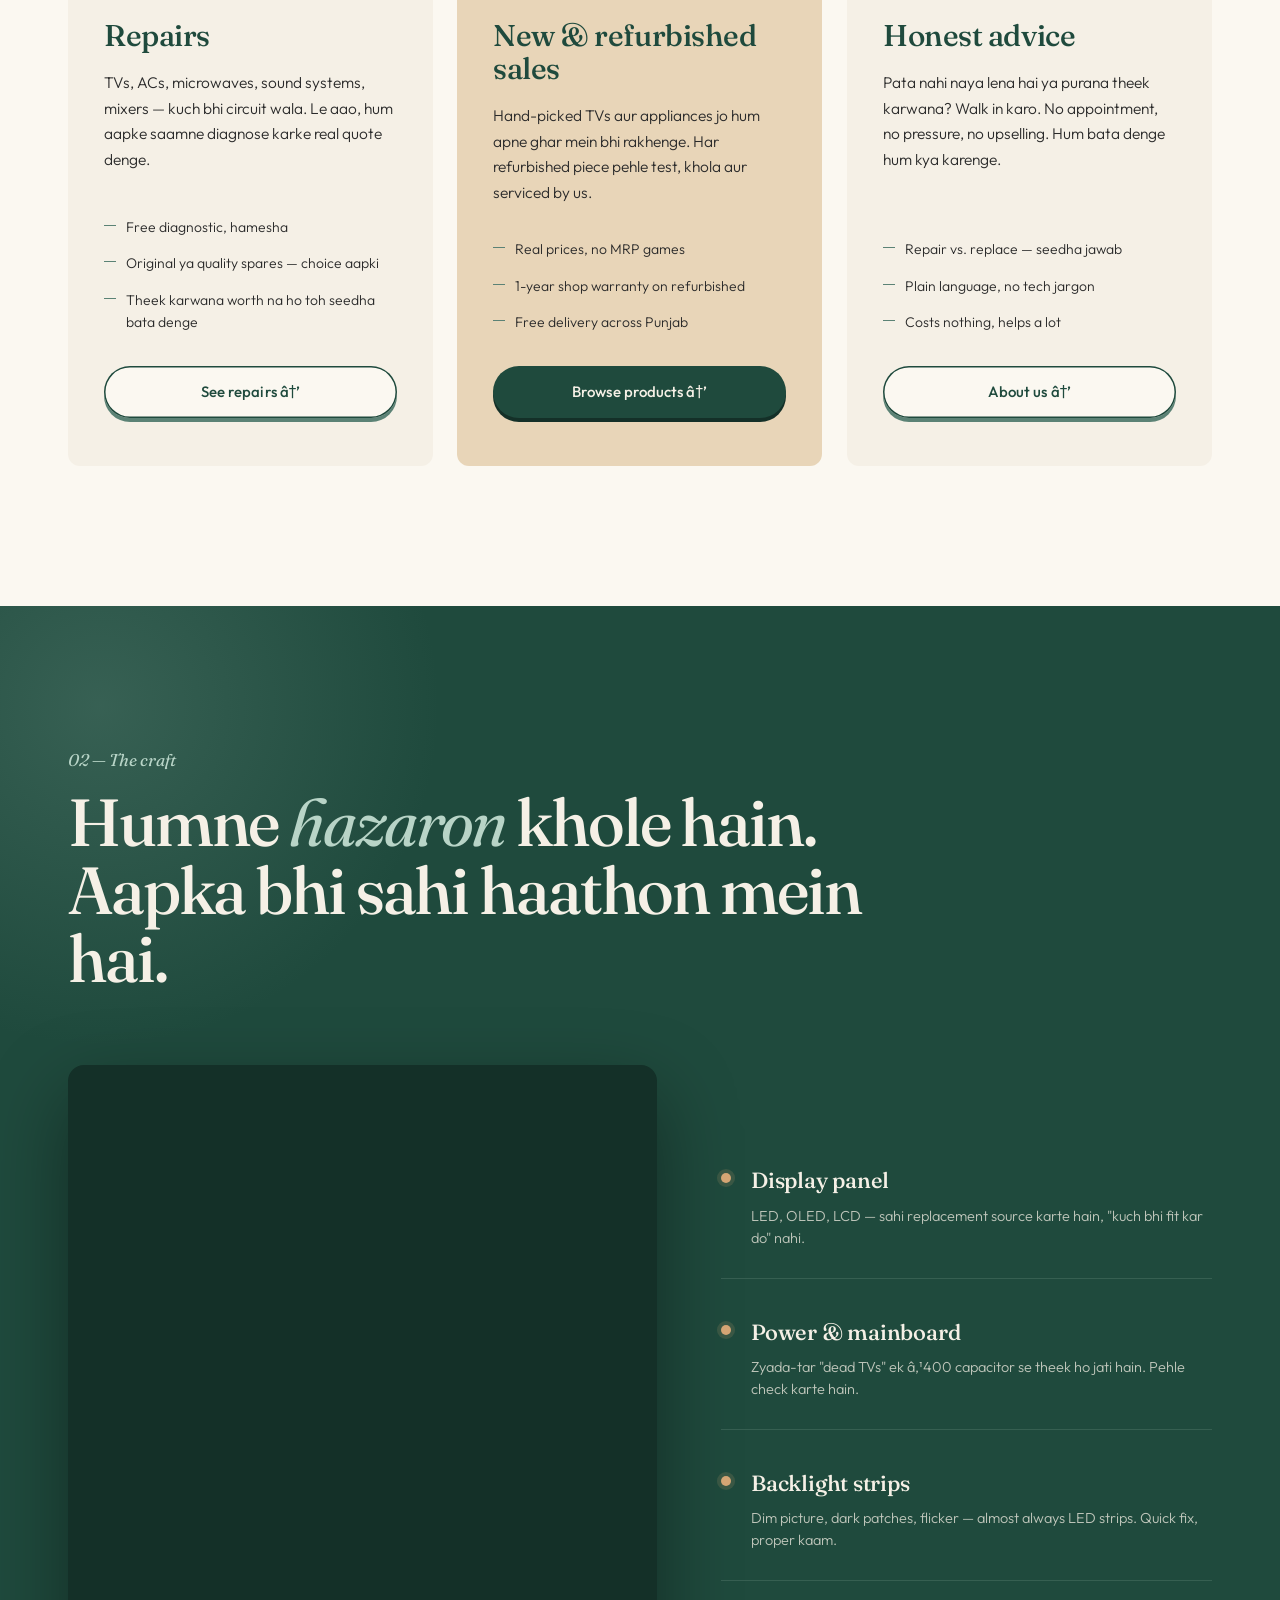
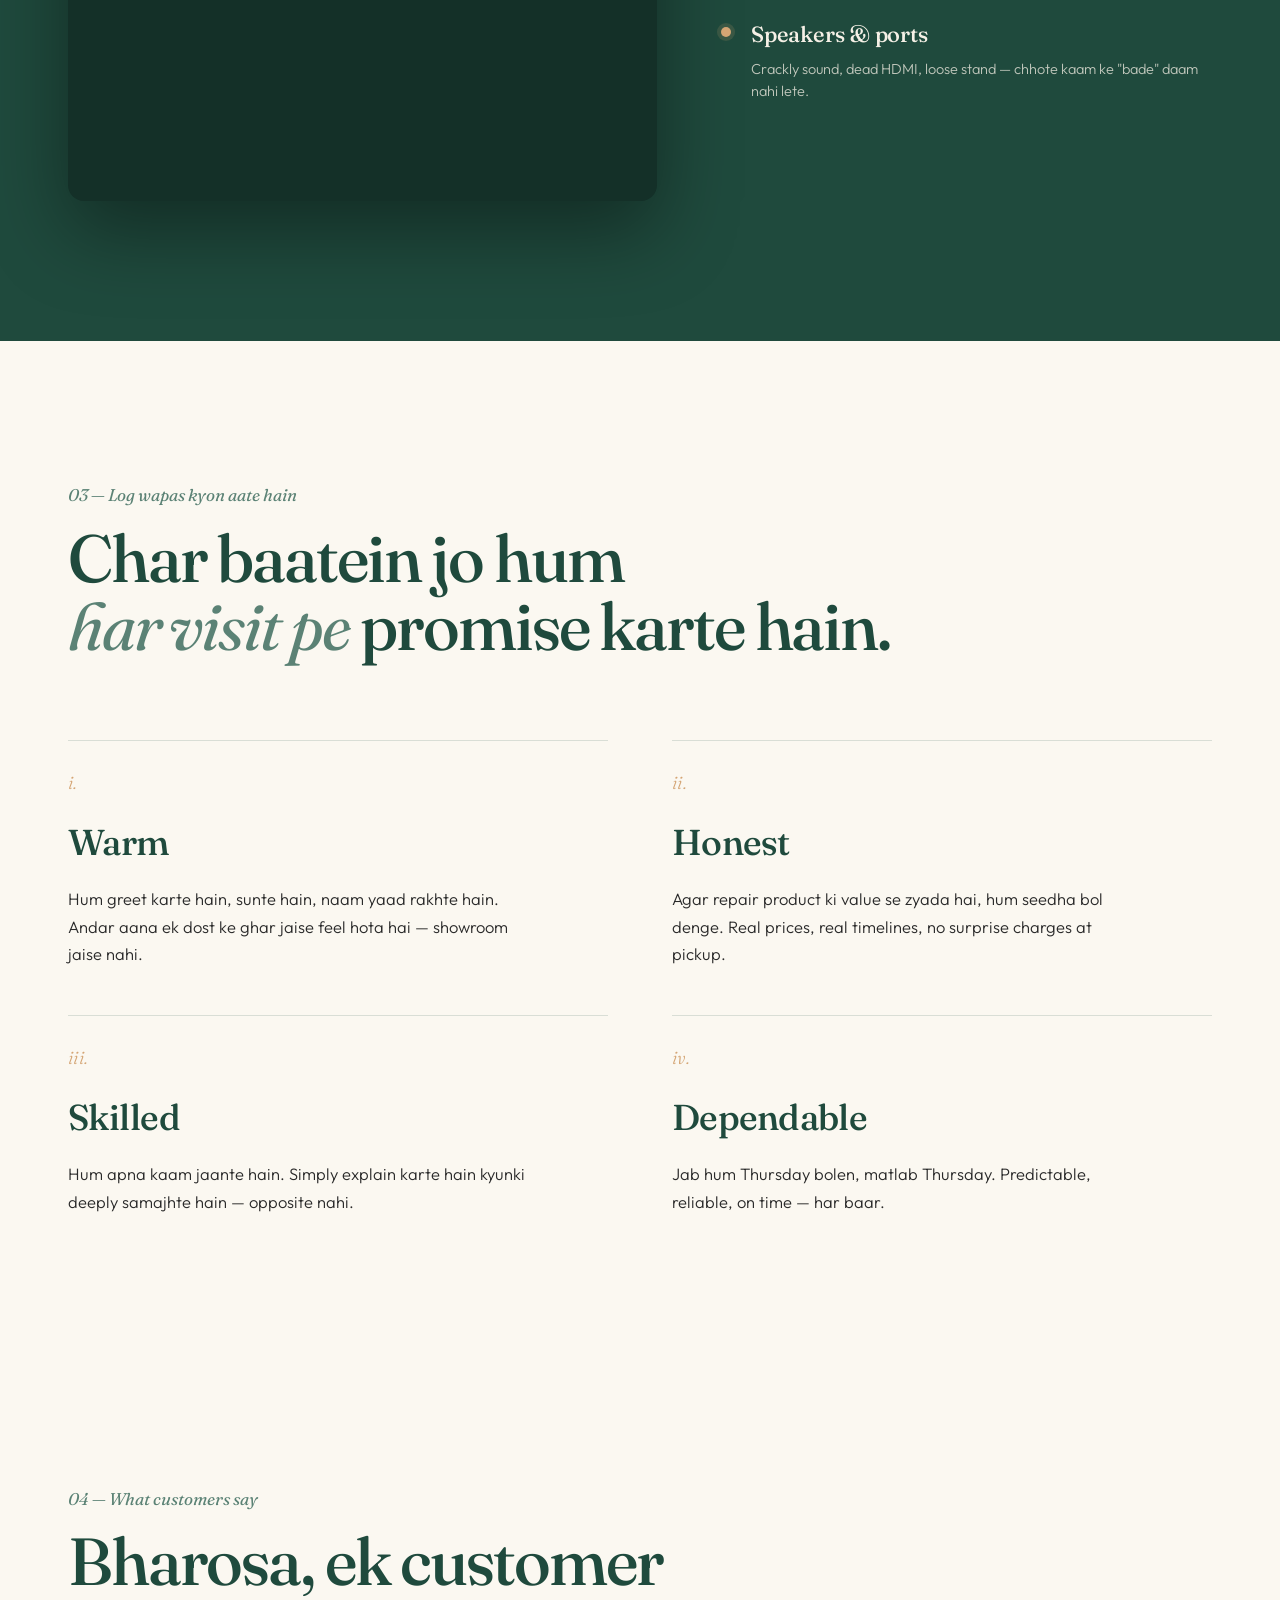
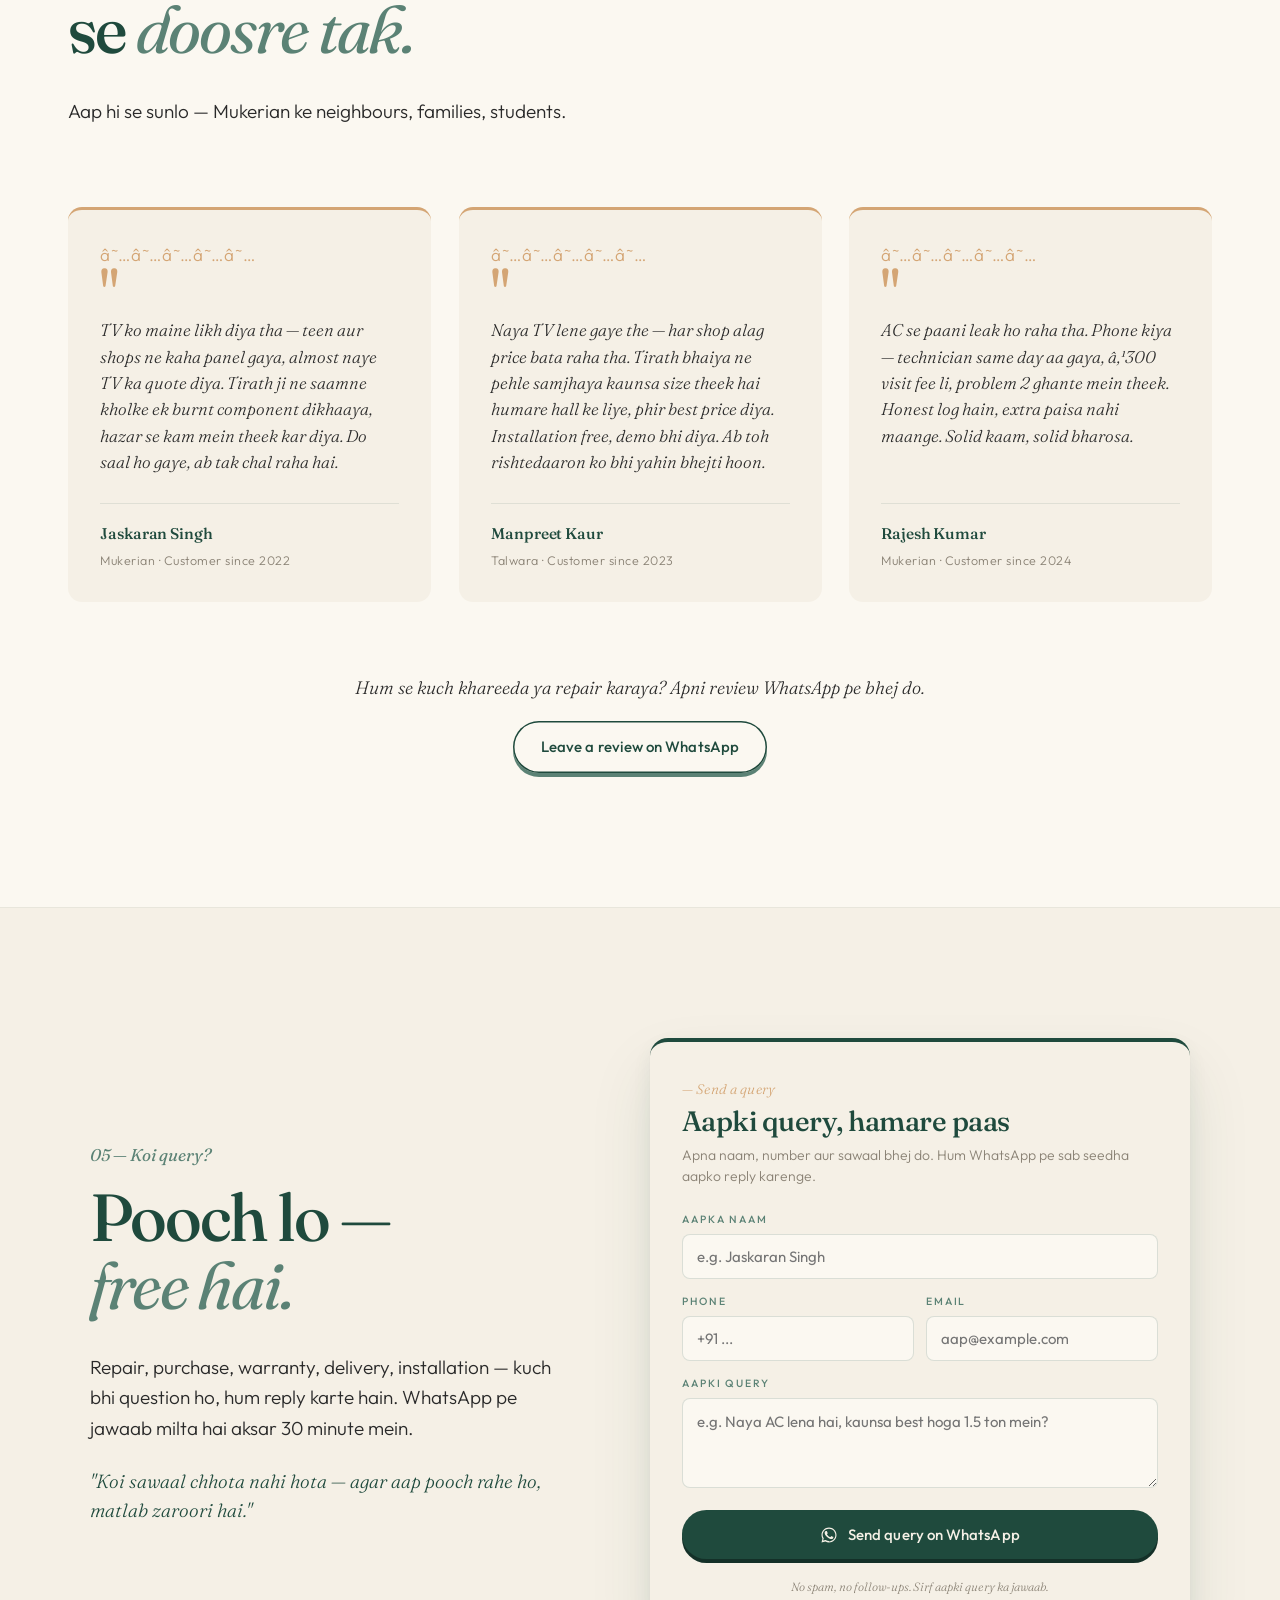
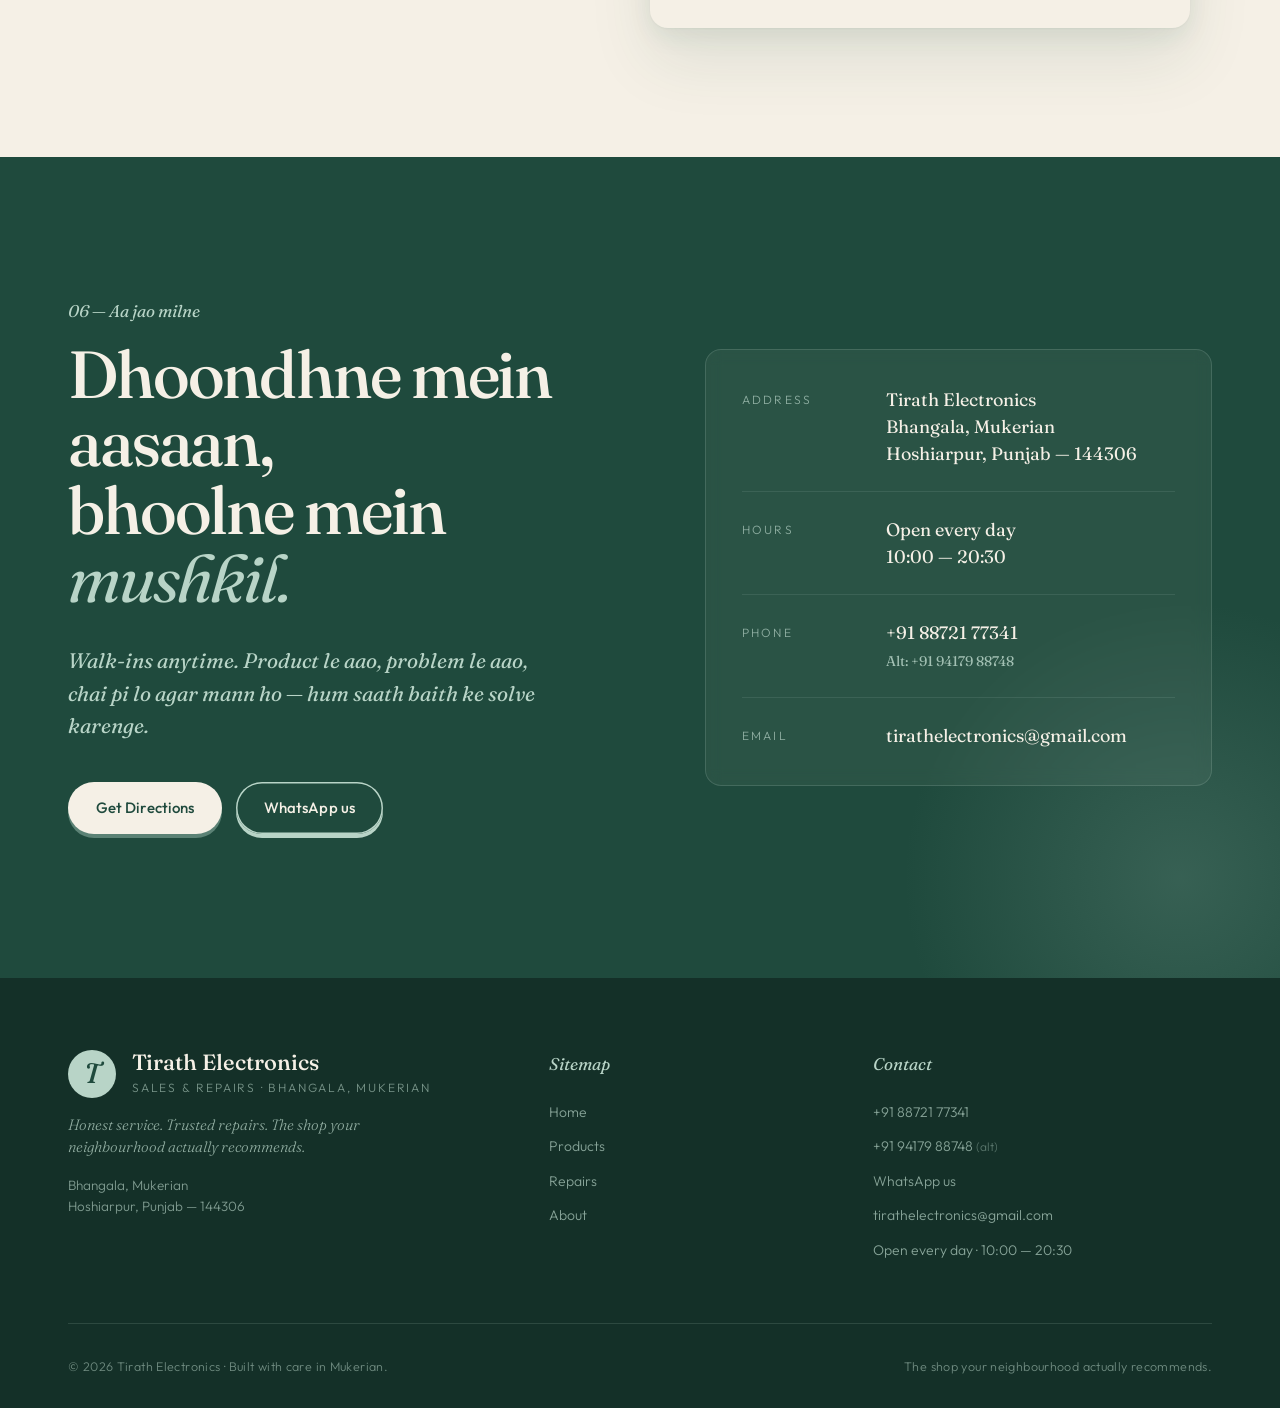
==== commit 6d7e1ae6: "Add Enquiry form button, fix owner photo on mobile, compress photo - Add outlined 'Enquiry form' but" ====
--- a/index.html
+++ b/index.html
@@ -36,6 +36,10 @@
       <a href="products.html" data-i18n="nav.products">Products</a>
       <a href="repairs.html" data-i18n="nav.repairs">Repairs</a>
       <a href="about.html" data-i18n="nav.about">About</a>
+      <a href="https://docs.google.com/forms/d/e/1FAIpQLScd98NNWiugzcHl8fE3AoWv8cqUITeEQhiaH_KkHSIbRKSTuQ/viewform" target="_blank" rel="noopener" class="nav-cta nav-cta-form" aria-label="Enquiry form">
+        <svg viewBox="0 0 24 24" width="16" height="16" fill="none" stroke="currentColor" stroke-width="2" stroke-linecap="round" stroke-linejoin="round" aria-hidden="true"><path d="M9 5H7a2 2 0 0 0-2 2v12a2 2 0 0 0 2 2h10a2 2 0 0 0 2-2V7a2 2 0 0 0-2-2h-2"/><rect x="9" y="3" width="6" height="4" rx="1"/><path d="M9 12h6M9 16h6"/></svg>
+        <span data-i18n="nav.form">Enquiry form</span>
+      </a>
       <a href="tel:+918872177341" class="nav-cta" data-i18n="nav.call">Call shop</a>
       <div class="lang-switcher" role="group" aria-label="Language">
         <button type="button" class="lang-btn" data-lang="pa">ਪੰਜਾਬੀ</button>
@@ -349,17 +353,13 @@
   <div class="container">
     <div class="queries-grid">
       <div class="queries-text reveal">
-        <div class="section-num">05 — Koi query?</div>
+        <div class="section-num" data-i18n="queries.num">05 — Koi query?</div>
         <h2 class="section-title">
           Pooch lo —<br><span class="ital">free hai.</span>
         </h2>
-        <p class="lead" style="margin-bottom: 24px;">
-          Repair, purchase, warranty, delivery, installation — kuch bhi
-          question ho, hum reply karte hain. WhatsApp pe jawaab milta hai
-          aksar 30 minute mein.
-        </p>
+        <p class="lead" style="margin-bottom: 24px;" data-i18n="queries.lead">Repair, purchase, warranty, delivery, installation — kuch bhi question ho, hum reply karte hain. WhatsApp pe jawaab milta hai aksar 30 minute mein.</p>
         <p style="font-family: 'Fraunces', serif; font-style: italic; font-size: 19px; color: var(--forest); line-height: 1.5;">
-          "Koi sawaal chhota nahi hota — agar aap pooch rahe ho, matlab zaroori hai."
+          <span data-i18n="queries.quote">"Koi sawaal chhota nahi hota — agar aap pooch rahe ho, matlab zaroori hai."</span>
         </p>
       </div>
 
@@ -372,21 +372,21 @@
         </p>
         <form id="queryForm" class="js-wa-form" novalidate>
           <div class="form-row">
-            <label for="qf-name">Aapka naam</label>
+            <label for="qf-name" data-i18n="form.name">Aapka naam</label>
             <input type="text" id="qf-name" name="name" placeholder="e.g. Jaskaran Singh" required autocomplete="name">
           </div>
           <div class="form-row-split">
             <div class="form-row">
-              <label for="qf-phone">Phone</label>
+              <label for="qf-phone" data-i18n="form.phone">Phone</label>
               <input type="tel" id="qf-phone" name="phone" placeholder="+91 ..." required autocomplete="tel">
             </div>
             <div class="form-row">
-              <label for="qf-email">Email</label>
+              <label for="qf-email" data-i18n="form.email">Email</label>
               <input type="email" id="qf-email" name="email" placeholder="aap@example.com" required autocomplete="email">
             </div>
           </div>
           <div class="form-row">
-            <label for="qf-query">Aapki query</label>
+            <label for="qf-query" data-i18n="queries.formLabel">Aapki query</label>
             <textarea id="qf-query" name="query" placeholder="e.g. Naya AC lena hai, kaunsa best hoga 1.5 ton mein?" required></textarea>
           </div>
           <button type="submit" class="btn btn-whatsapp">
--- a/css/styles.css
+++ b/css/styles.css
@@ -187,6 +187,23 @@
   background: var(--forest-deep);
   transform: translateY(-1px);
 }
+
+/* Enquiry-form button — outlined variant sitting next to Call shop */
+.nav-cta-form {
+  display: inline-flex;
+  align-items: center;
+  gap: 7px;
+  padding: 8.5px 18px;
+  background: transparent;
+  color: var(--forest) !important;
+  border: 1.5px solid var(--forest);
+  margin-right: 8px;
+}
+.nav-cta-form:hover {
+  background: var(--forest);
+  color: var(--cream) !important;
+}
+.nav-cta-form svg { flex-shrink: 0; }
 
 /* ===== LANGUAGE SWITCHER ===== */
 .lang-switcher {
